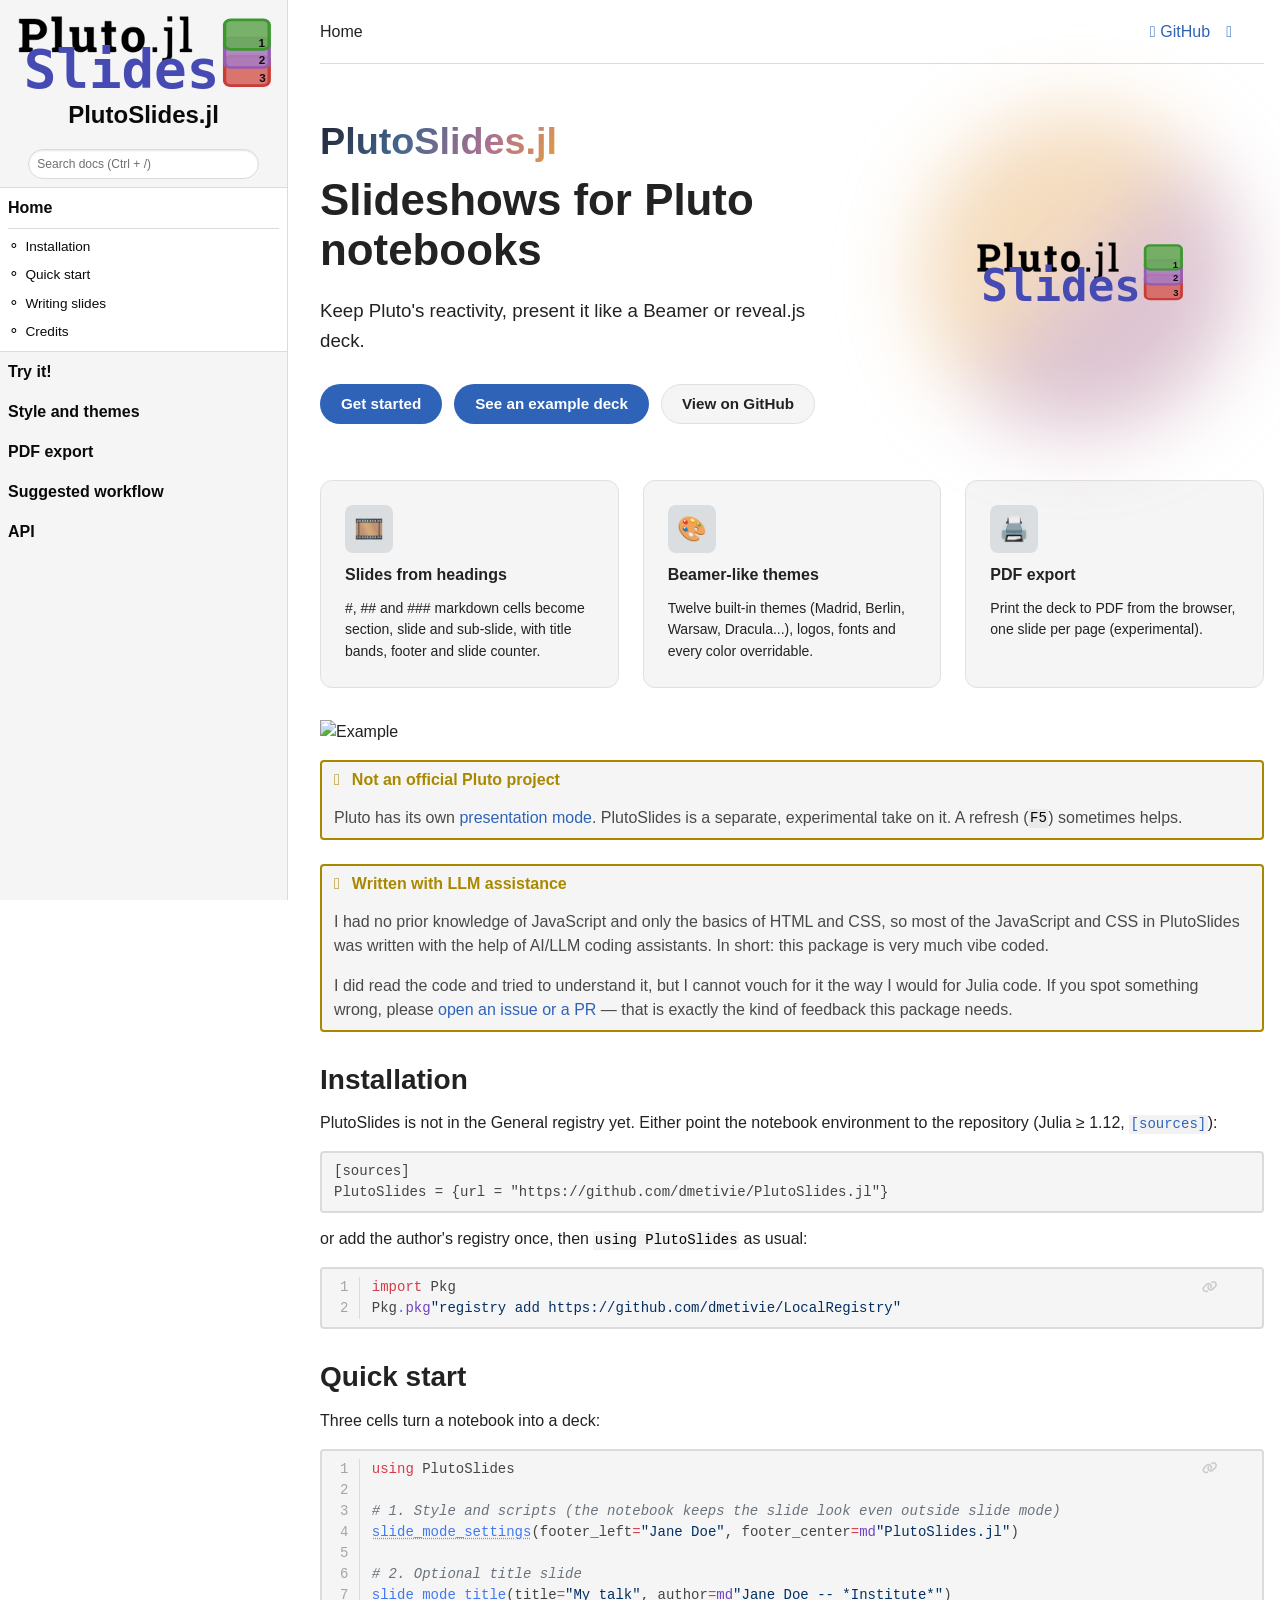
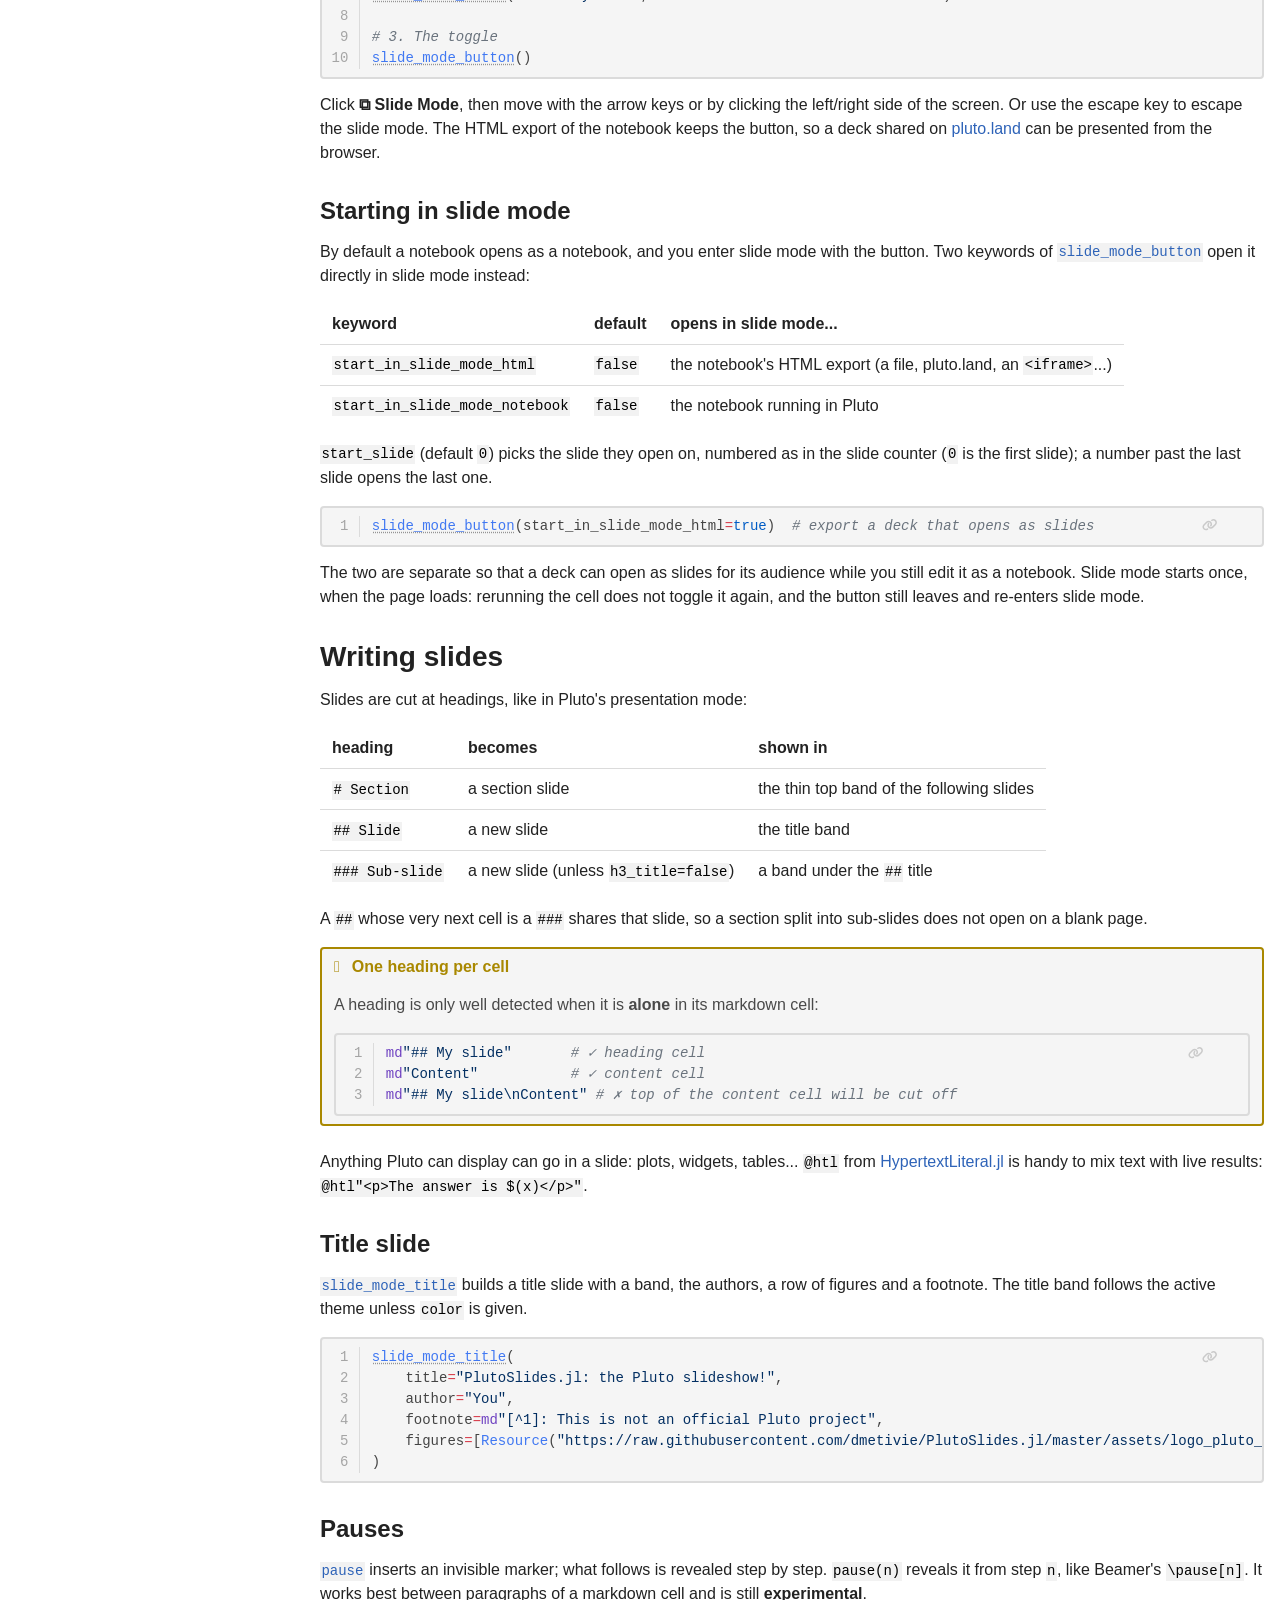
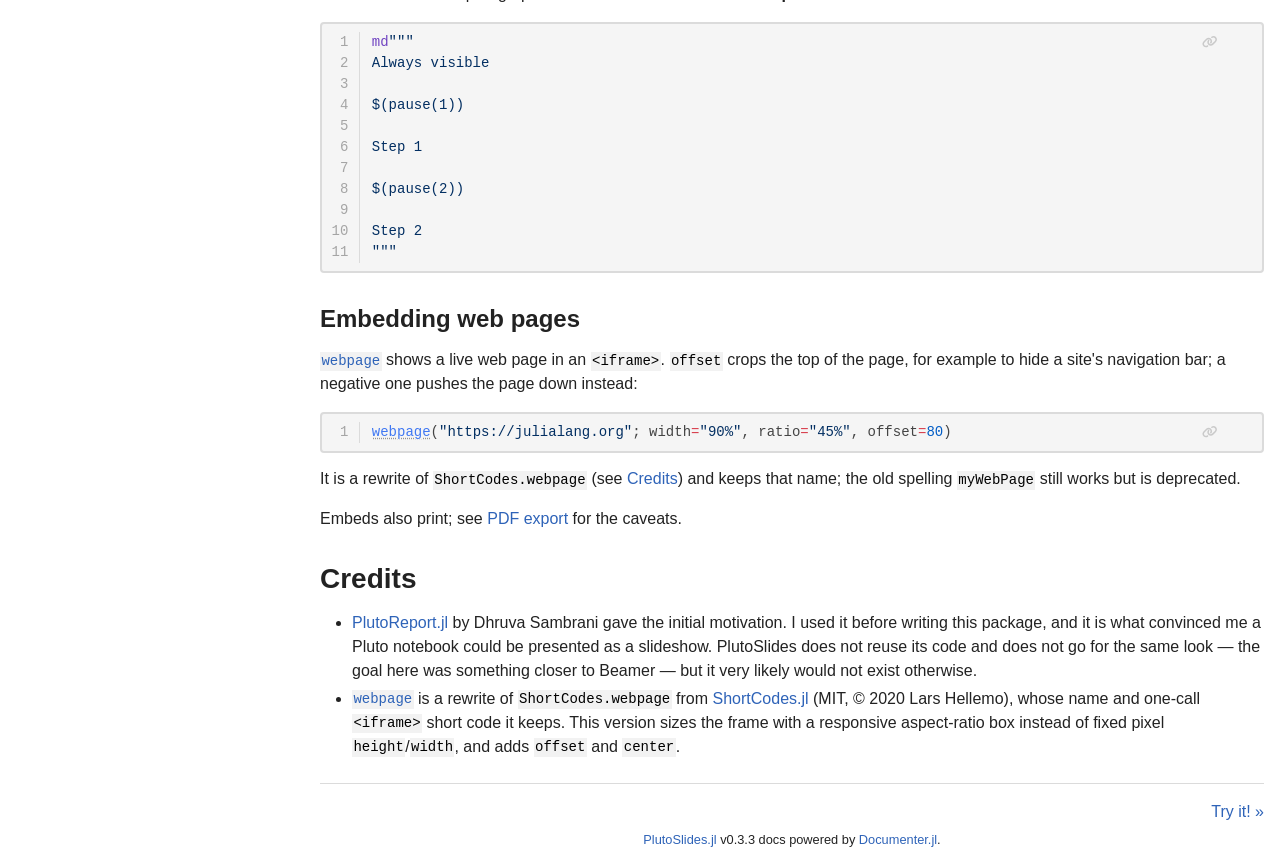
==== dev/index.html @ 1157bfa6 "build based on 4353f84" ====
<!DOCTYPE html>
<html lang="en"><head><meta charset="UTF-8"/><meta name="viewport" content="width=device-width, initial-scale=1.0"/><title>Home · PlutoSlides.jl</title><meta name="title" content="Home · PlutoSlides.jl"/><meta property="og:title" content="Home · PlutoSlides.jl"/><meta property="twitter:title" content="Home · PlutoSlides.jl"/><meta name="description" content="Documentation for PlutoSlides.jl."/><meta property="og:description" content="Documentation for PlutoSlides.jl."/><meta property="twitter:description" content="Documentation for PlutoSlides.jl."/><meta property="og:url" content="https://dmetivie.github.io/PlutoSlides.jl/"/><meta property="twitter:url" content="https://dmetivie.github.io/PlutoSlides.jl/"/><link rel="canonical" href="https://dmetivie.github.io/PlutoSlides.jl/"/><script data-outdated-warner src="assets/warner.js"></script><link href="https://cdnjs.cloudflare.com/ajax/libs/lato-font/3.0.0/css/lato-font.min.css" rel="stylesheet" type="text/css"/><link href="https://cdnjs.cloudflare.com/ajax/libs/juliamono/0.63.2/juliamono.min.css" rel="stylesheet" type="text/css"/><link href="https://cdnjs.cloudflare.com/ajax/libs/font-awesome/6.4.2/css/fontawesome.min.css" rel="stylesheet" type="text/css"/><link href="https://cdnjs.cloudflare.com/ajax/libs/font-awesome/6.4.2/css/solid.min.css" rel="stylesheet" type="text/css"/><link href="https://cdnjs.cloudflare.com/ajax/libs/font-awesome/6.4.2/css/brands.min.css" rel="stylesheet" type="text/css"/><link href="https://cdnjs.cloudflare.com/ajax/libs/KaTeX/0.16.8/katex.min.css" rel="stylesheet" type="text/css"/><script>documenterBaseURL="."</script><script src="https://cdnjs.cloudflare.com/ajax/libs/require.js/2.3.6/require.min.js" data-main="assets/documenter.js"></script><script src="search_index.js"></script><script src="siteinfo.js"></script><script src="../versions.js"></script><link class="docs-theme-link" rel="stylesheet" type="text/css" href="assets/themes/catppuccin-mocha.css" data-theme-name="catppuccin-mocha"/><link class="docs-theme-link" rel="stylesheet" type="text/css" href="assets/themes/catppuccin-macchiato.css" data-theme-name="catppuccin-macchiato"/><link class="docs-theme-link" rel="stylesheet" type="text/css" href="assets/themes/catppuccin-frappe.css" data-theme-name="catppuccin-frappe"/><link class="docs-theme-link" rel="stylesheet" type="text/css" href="assets/themes/catppuccin-latte.css" data-theme-name="catppuccin-latte"/><link class="docs-theme-link" rel="stylesheet" type="text/css" href="assets/themes/documenter-dark.css" data-theme-name="documenter-dark" data-theme-primary-dark/><link class="docs-theme-link" rel="stylesheet" type="text/css" href="assets/themes/documenter-light.css" data-theme-name="documenter-light" data-theme-primary/><script src="assets/themeswap.js"></script><link href="assets/landing.css" rel="stylesheet" type="text/css"/><link href="assets/documenterlandingpage/landing.css" rel="stylesheet" type="text/css"/><link href="assets/documentercodeblocks/juliasyntax-tokens.css" rel="stylesheet" type="text/css"/><link href="assets/documentercodeblocks/line-numbers.css" rel="stylesheet" type="text/css"/><script src="assets/documentercodeblocks/line-numbers.js"></script><link href="assets/documentercodeblocks/ref-popup.css" rel="stylesheet" type="text/css"/><script src="assets/documentercodeblocks/ref-popup.js"></script></head><body><div id="documenter"><nav class="docs-sidebar"><a class="docs-logo" href><img src="assets/logo.svg" alt="PlutoSlides.jl logo"/></a><div class="docs-package-name"><span class="docs-autofit"><a href>PlutoSlides.jl</a></span></div><button class="docs-search-query input is-rounded is-small is-clickable my-2 mx-auto py-1 px-2" id="documenter-search-query">Search docs (Ctrl + /)</button><ul class="docs-menu"><li class="is-active"><a class="tocitem" href>Home</a><ul class="internal"><li><a class="tocitem" href="#Installation"><span>Installation</span></a></li><li><a class="tocitem" href="#Quick-start"><span>Quick start</span></a></li><li><a class="tocitem" href="#Writing-slides"><span>Writing slides</span></a></li><li><a class="tocitem" href="#Credits"><span>Credits</span></a></li></ul></li><li><a class="tocitem" href="tryit/">Try it!</a></li><li><a class="tocitem" href="style/">Style and themes</a></li><li><a class="tocitem" href="pdf/">PDF export</a></li><li><a class="tocitem" href="workflow/">Suggested workflow</a></li><li><a class="tocitem" href="api/">API</a></li></ul><div class="docs-version-selector field has-addons"><div class="control"><span class="docs-label button is-static is-size-7">Version</span></div><div class="docs-selector control is-expanded"><div class="select is-fullwidth is-size-7"><select id="documenter-version-selector"></select></div></div></div></nav><div class="docs-main"><header class="docs-navbar"><a class="docs-sidebar-button docs-navbar-link fa-solid fa-bars is-hidden-desktop" id="documenter-sidebar-button" href="#"></a><nav class="breadcrumb"><ul class="is-hidden-mobile"><li class="is-active"><a href>Home</a></li></ul><ul class="is-hidden-tablet"><li class="is-active"><a href>Home</a></li></ul></nav><div class="docs-right"><a class="docs-navbar-link" href="https://github.com/dmetivie/PlutoSlides.jl" title="View the repository on GitHub"><span class="docs-icon fa-brands"></span><span class="docs-label is-hidden-touch">GitHub</span></a><a class="docs-navbar-link" href="https://github.com/dmetivie/PlutoSlides.jl/blob/master/docs/src/index.md" title="Edit source on GitHub"><span class="docs-icon fa-solid"></span></a><a class="docs-settings-button docs-navbar-link fa-solid fa-gear" id="documenter-settings-button" href="#" title="Settings"></a><a class="docs-article-toggle-button fa-solid fa-chevron-up" id="documenter-article-toggle-button" href="javascript:;" title="Collapse all docstrings"></a></div></header><article class="content" id="documenter-page"><div id="landing" class="landing">
<header class="landing-hero">
  <div class="landing-hero__text">
    <p class="landing-name" style="--landing-name-chars: 14">PlutoSlides.jl</p>
    <h1 class="landing-title">Slideshows for Pluto notebooks</h1>
    <p class="landing-tagline">Keep Pluto's reactivity, present it like a Beamer or reveal.js deck.</p>
    <div class="landing-actions">
<a class="landing-btn landing-btn--brand" href="#Quick-start">Get started</a>
      <a class="landing-btn landing-btn--brand" href="https://pluto.land/n/9gl42vym">See an example deck</a>
      <a class="landing-btn landing-btn--alt" href="https://github.com/dmetivie/PlutoSlides.jl">View on GitHub</a>
    </div>
  </div>
  <div class="landing-hero__image">
    <div class="landing-hero__image-container">
      <img src="assets/logo.svg" alt="PlutoSlides.jl" width="320" height="320">
    </div>
  </div>
</header>
<section class="landing-features" aria-label="Features">
  <div class="landing-feature">
<div class="landing-feature__icon">🎞️</div>
<h2 class="landing-feature__title">Slides from headings</h2>
<p class="landing-feature__details">#, ## and ### markdown cells become section, slide and sub-slide, with title bands, footer and slide counter.</p>
  </div>
  <a class="landing-feature" href="style/">
<div class="landing-feature__icon">🎨</div>
<h2 class="landing-feature__title">Beamer-like themes</h2>
<p class="landing-feature__details">Twelve built-in themes (Madrid, Berlin, Warsaw, Dracula...), logos, fonts and every color overridable.</p>
  </a>
  <a class="landing-feature" href="pdf/">
<div class="landing-feature__icon">🖨️</div>
<h2 class="landing-feature__title">PDF export</h2>
<p class="landing-feature__details">Print the deck to PDF from the browser, one slide per page (experimental).</p>
  </a>
</section>
</div><p><img src="https://raw.githubusercontent.com/dmetivie/PlutoSlides.jl/master/assets/example.gif" alt="Example"/></p><div class="admonition is-warning" id="Not-an-official-Pluto-project-ecebc88eeadf8051"><header class="admonition-header">Not an official Pluto project<a class="admonition-anchor" href="#Not-an-official-Pluto-project-ecebc88eeadf8051" title="Permalink"></a></header><div class="admonition-body"><p>Pluto has its own <a href="https://plutojl.org/en/docs/presentation/">presentation mode</a>. PlutoSlides is a separate, experimental take on it. A refresh (<code>F5</code>) sometimes helps.</p></div></div><div class="admonition is-warning" id="Written-with-LLM-assistance-324417887312935b"><header class="admonition-header">Written with LLM assistance<a class="admonition-anchor" href="#Written-with-LLM-assistance-324417887312935b" title="Permalink"></a></header><div class="admonition-body"><p>I had no prior knowledge of JavaScript and only the basics of HTML and CSS, so most of the JavaScript and CSS in PlutoSlides was written with the help of AI/LLM coding assistants. In short: this package is very much vibe coded.</p><p>I did read the code and tried to understand it, but I cannot vouch for it the way I would for Julia code. If you spot something wrong, please <a href="https://github.com/dmetivie/PlutoSlides.jl/issues">open an issue or a PR</a> — that is exactly the kind of feedback this package needs.</p></div></div><h2 id="Installation"><a class="docs-heading-anchor" href="#Installation">Installation</a><a id="Installation-1"></a><a class="docs-heading-anchor-permalink" href="#Installation" title="Permalink"></a></h2><p>PlutoSlides is not in the General registry yet. Either point the notebook environment to the repository (Julia ≥ 1.12, <a href="https://discourse.julialang.org/t/pluto-1-0-release/137296#p-638767-automatic-pkg-management-5"><code>[sources]</code></a>):</p><pre><code class="language-toml hljs">[sources]
PlutoSlides = {url = &quot;https://github.com/dmetivie/PlutoSlides.jl&quot;}</code></pre><p>or add the author&#39;s registry once, then <code>using PlutoSlides</code> as usual:</p><pre id="c-62ad652c"><code class="nohighlight hljs line-numbers"><span class="code-lines"><span class="line"><span class="line-num" aria-hidden="true"></span><span class="julia-keyword">import</span> Pkg</span><span class="line"><span class="line-num" aria-hidden="true"></span>Pkg<span class="julia-operator">.</span><span class="julia-macro">pkg</span><span class="julia-string">&quot;</span><span class="julia-string">registry add https://github.com/dmetivie/LocalRegistry</span><span class="julia-string">&quot;</span></span></span></code></pre><h2 id="Quick-start"><a class="docs-heading-anchor" href="#Quick-start">Quick start</a><a id="Quick-start-1"></a><a class="docs-heading-anchor-permalink" href="#Quick-start" title="Permalink"></a></h2><p>Three cells turn a notebook into a deck:</p><pre id="c-df09bd8b"><code class="nohighlight hljs line-numbers"><span class="code-lines"><span class="line"><span class="line-num" aria-hidden="true"></span><span class="julia-keyword">using</span> PlutoSlides</span><span class="line"><span class="line-num" aria-hidden="true"></span></span><span class="line"><span class="line-num" aria-hidden="true"></span><span class="julia-comment"># 1. Style and scripts (the notebook keeps the slide look even outside slide mode)</span></span><span class="line"><span class="line-num" aria-hidden="true"></span><a class="julia-ref" href="api/#PlutoSlides.slide_mode_settings"><span class="julia-funcall">slide_mode_settings</span></a>(footer_left<span class="julia-keyword">=</span><span class="julia-string">&quot;</span><span class="julia-string">Jane Doe</span><span class="julia-string">&quot;</span>, footer_center<span class="julia-keyword">=</span><span class="julia-macro">md</span><span class="julia-string">&quot;</span><span class="julia-string">PlutoSlides.jl</span><span class="julia-string">&quot;</span>)</span><span class="line"><span class="line-num" aria-hidden="true"></span></span><span class="line"><span class="line-num" aria-hidden="true"></span><span class="julia-comment"># 2. Optional title slide</span></span><span class="line"><span class="line-num" aria-hidden="true"></span><a class="julia-ref" href="api/#PlutoSlides.slide_mode_title"><span class="julia-funcall">slide_mode_title</span></a>(title<span class="julia-keyword">=</span><span class="julia-string">&quot;</span><span class="julia-string">My talk</span><span class="julia-string">&quot;</span>, author<span class="julia-keyword">=</span><span class="julia-macro">md</span><span class="julia-string">&quot;</span><span class="julia-string">Jane Doe -- *Institute*</span><span class="julia-string">&quot;</span>)</span><span class="line"><span class="line-num" aria-hidden="true"></span></span><span class="line"><span class="line-num" aria-hidden="true"></span><span class="julia-comment"># 3. The toggle</span></span><span class="line"><span class="line-num" aria-hidden="true"></span><a class="julia-ref" href="api/#PlutoSlides.slide_mode_button"><span class="julia-funcall">slide_mode_button</span></a>()</span></span></code></pre><p>Click <strong>⧉ Slide Mode</strong>, then move with the arrow keys or by clicking the left/right side of the screen. Or use the escape key to escape the slide mode.  The HTML export of the notebook keeps the button, so a deck shared on <a href="https://pluto.land/n/k1hq5qtm">pluto.land</a> can be presented from the browser.</p><h3 id="Starting-in-slide-mode"><a class="docs-heading-anchor" href="#Starting-in-slide-mode">Starting in slide mode</a><a id="Starting-in-slide-mode-1"></a><a class="docs-heading-anchor-permalink" href="#Starting-in-slide-mode" title="Permalink"></a></h3><p>By default a notebook opens as a notebook, and you enter slide mode with the button. Two keywords of <a href="api/#PlutoSlides.slide_mode_button"><code>slide_mode_button</code></a> open it directly in slide mode instead:</p><table><tr><th style="text-align: left">keyword</th><th style="text-align: left">default</th><th style="text-align: left">opens in slide mode...</th></tr><tr><td style="text-align: left"><code>start_in_slide_mode_html</code></td><td style="text-align: left"><code>false</code></td><td style="text-align: left">the notebook&#39;s HTML export (a file, pluto.land, an <code>&lt;iframe&gt;</code>...)</td></tr><tr><td style="text-align: left"><code>start_in_slide_mode_notebook</code></td><td style="text-align: left"><code>false</code></td><td style="text-align: left">the notebook running in Pluto</td></tr></table><p><code>start_slide</code> (default <code>0</code>) picks the slide they open on, numbered as in the slide counter (<code>0</code> is the first slide); a number past the last slide opens the last one.</p><pre id="c-287a7df0"><code class="nohighlight hljs line-numbers"><span class="code-lines"><span class="line"><span class="line-num" aria-hidden="true"></span><a class="julia-ref" href="api/#PlutoSlides.slide_mode_button"><span class="julia-funcall">slide_mode_button</span></a>(start_in_slide_mode_html<span class="julia-keyword">=</span><span class="julia-number">true</span>)  <span class="julia-comment"># export a deck that opens as slides</span></span></span></code></pre><p>The two are separate so that a deck can open as slides for its audience while you still edit it as a notebook. Slide mode starts once, when the page loads: rerunning the cell does not toggle it again, and the button still leaves and re-enters slide mode.</p><h2 id="Writing-slides"><a class="docs-heading-anchor" href="#Writing-slides">Writing slides</a><a id="Writing-slides-1"></a><a class="docs-heading-anchor-permalink" href="#Writing-slides" title="Permalink"></a></h2><p>Slides are cut at headings, like in Pluto&#39;s presentation mode:</p><table><tr><th style="text-align: left">heading</th><th style="text-align: left">becomes</th><th style="text-align: left">shown in</th></tr><tr><td style="text-align: left"><code># Section</code></td><td style="text-align: left">a section slide</td><td style="text-align: left">the thin top band of the following slides</td></tr><tr><td style="text-align: left"><code>## Slide</code></td><td style="text-align: left">a new slide</td><td style="text-align: left">the title band</td></tr><tr><td style="text-align: left"><code>### Sub-slide</code></td><td style="text-align: left">a new slide (unless <code>h3_title=false</code>)</td><td style="text-align: left">a band under the <code>##</code> title</td></tr></table><p>A <code>##</code> whose very next cell is a <code>###</code> shares that slide, so a section split into sub-slides does not open on a blank page.</p><div class="admonition is-warning" id="One-heading-per-cell-1be5a86f2e0b8963"><header class="admonition-header">One heading per cell<a class="admonition-anchor" href="#One-heading-per-cell-1be5a86f2e0b8963" title="Permalink"></a></header><div class="admonition-body"><p>A heading is only well detected when it is <strong>alone</strong> in its markdown cell:</p><pre id="c-3519380e"><code class="nohighlight hljs line-numbers"><span class="code-lines"><span class="line"><span class="line-num" aria-hidden="true"></span><span class="julia-macro">md</span><span class="julia-string">&quot;</span><span class="julia-string">## My slide</span><span class="julia-string">&quot;</span>       <span class="julia-comment"># ✓ heading cell</span></span><span class="line"><span class="line-num" aria-hidden="true"></span><span class="julia-macro">md</span><span class="julia-string">&quot;</span><span class="julia-string">Content</span><span class="julia-string">&quot;</span>           <span class="julia-comment"># ✓ content cell</span></span><span class="line"><span class="line-num" aria-hidden="true"></span><span class="julia-macro">md</span><span class="julia-string">&quot;</span><span class="julia-string">## My slide\nContent</span><span class="julia-string">&quot;</span> <span class="julia-comment"># ✗ top of the content cell will be cut off</span></span></span></code></pre></div></div><p>Anything Pluto can display can go in a slide: plots, widgets, tables... <code>@htl</code> from <a href="https://github.com/JuliaPluto/HypertextLiteral.jl">HypertextLiteral.jl</a> is handy to mix text with live results: <code>@htl&quot;&lt;p&gt;The answer is $(x)&lt;/p&gt;&quot;</code>.</p><h3 id="Title-slide"><a class="docs-heading-anchor" href="#Title-slide">Title slide</a><a id="Title-slide-1"></a><a class="docs-heading-anchor-permalink" href="#Title-slide" title="Permalink"></a></h3><p><a href="api/#PlutoSlides.slide_mode_title"><code>slide_mode_title</code></a> builds a title slide with a band, the authors, a row of figures and a footnote. The title band follows the active theme unless <code>color</code> is given.</p><pre id="c-f4f49fb4"><code class="nohighlight hljs line-numbers"><span class="code-lines"><span class="line"><span class="line-num" aria-hidden="true"></span><a class="julia-ref" href="api/#PlutoSlides.slide_mode_title"><span class="julia-funcall">slide_mode_title</span></a>(</span><span class="line"><span class="line-num" aria-hidden="true"></span>    title<span class="julia-keyword">=</span><span class="julia-string">&quot;</span><span class="julia-string">PlutoSlides.jl: the Pluto slideshow!</span><span class="julia-string">&quot;</span>,</span><span class="line"><span class="line-num" aria-hidden="true"></span>    author<span class="julia-keyword">=</span><span class="julia-string">&quot;</span><span class="julia-string">You</span><span class="julia-string">&quot;</span>,</span><span class="line"><span class="line-num" aria-hidden="true"></span>    footnote<span class="julia-keyword">=</span><span class="julia-macro">md</span><span class="julia-string">&quot;</span><span class="julia-string">[^1]: This is not an official Pluto project</span><span class="julia-string">&quot;</span>,</span><span class="line"><span class="line-num" aria-hidden="true"></span>    figures<span class="julia-keyword">=</span>[<span class="julia-funcall">Resource</span>(<span class="julia-string">&quot;</span><span class="julia-string">https://raw.githubusercontent.com/dmetivie/PlutoSlides.jl/master/assets/logo_pluto_slides.svg</span><span class="julia-string">&quot;</span>, <span class="julia-symbol">:</span><span class="julia-symbol">width</span> <span class="julia-operator">=&gt;</span> <span class="julia-string">&quot;</span><span class="julia-string">100%</span><span class="julia-string">&quot;</span>)],</span><span class="line"><span class="line-num" aria-hidden="true"></span>)</span></span></code></pre><h3 id="Pauses"><a class="docs-heading-anchor" href="#Pauses">Pauses</a><a id="Pauses-1"></a><a class="docs-heading-anchor-permalink" href="#Pauses" title="Permalink"></a></h3><p><a href="api/#PlutoSlides.pause"><code>pause</code></a> inserts an invisible marker; what follows is revealed step by step. <code>pause(n)</code> reveals it from step <code>n</code>, like Beamer&#39;s <code>\pause[n]</code>. It works best between paragraphs of a markdown cell and is still <strong>experimental</strong>.</p><pre id="c-398643c7"><code class="nohighlight hljs line-numbers"><span class="code-lines"><span class="line"><span class="line-num" aria-hidden="true"></span><span class="julia-macro">md</span><span class="julia-string">&quot;&quot;&quot;</span><span class="julia-string"></span></span><span class="line"><span class="line-num" aria-hidden="true"></span><span class="julia-string"></span><span class="julia-string">Always visible</span></span><span class="line"><span class="line-num" aria-hidden="true"></span><span class="julia-string"></span><span class="julia-string"></span></span><span class="line"><span class="line-num" aria-hidden="true"></span><span class="julia-string"></span><span class="julia-string">$(pause(1))</span></span><span class="line"><span class="line-num" aria-hidden="true"></span><span class="julia-string"></span><span class="julia-string"></span></span><span class="line"><span class="line-num" aria-hidden="true"></span><span class="julia-string"></span><span class="julia-string">Step 1</span></span><span class="line"><span class="line-num" aria-hidden="true"></span><span class="julia-string"></span><span class="julia-string"></span></span><span class="line"><span class="line-num" aria-hidden="true"></span><span class="julia-string"></span><span class="julia-string">$(pause(2))</span></span><span class="line"><span class="line-num" aria-hidden="true"></span><span class="julia-string"></span><span class="julia-string"></span></span><span class="line"><span class="line-num" aria-hidden="true"></span><span class="julia-string"></span><span class="julia-string">Step 2</span></span><span class="line"><span class="line-num" aria-hidden="true"></span><span class="julia-string"></span><span class="julia-string">&quot;&quot;&quot;</span></span></span></code></pre><h3 id="Embedding-web-pages"><a class="docs-heading-anchor" href="#Embedding-web-pages">Embedding web pages</a><a id="Embedding-web-pages-1"></a><a class="docs-heading-anchor-permalink" href="#Embedding-web-pages" title="Permalink"></a></h3><p><a href="api/#PlutoSlides.webpage"><code>webpage</code></a> shows a live web page in an <code>&lt;iframe&gt;</code>. <code>offset</code> crops the top of the page, for example to hide a site&#39;s navigation bar; a negative one pushes the page down instead:</p><pre id="c-e9e30e63"><code class="nohighlight hljs line-numbers"><span class="code-lines"><span class="line"><span class="line-num" aria-hidden="true"></span><a class="julia-ref" href="api/#PlutoSlides.webpage"><span class="julia-funcall">webpage</span></a>(<span class="julia-string">&quot;</span><span class="julia-string">https://julialang.org</span><span class="julia-string">&quot;</span>; width<span class="julia-keyword">=</span><span class="julia-string">&quot;</span><span class="julia-string">90%</span><span class="julia-string">&quot;</span>, ratio<span class="julia-keyword">=</span><span class="julia-string">&quot;</span><span class="julia-string">45%</span><span class="julia-string">&quot;</span>, offset<span class="julia-keyword">=</span><span class="julia-number">80</span>)</span></span></code></pre><p>It is a rewrite of <code>ShortCodes.webpage</code> (see <a href="#Credits">Credits</a>) and keeps that name; the old spelling <code>myWebPage</code> still works but is deprecated.</p><p>Embeds also print; see <a href="pdf/#PDF-export">PDF export</a> for the caveats.</p><h2 id="Credits"><a class="docs-heading-anchor" href="#Credits">Credits</a><a id="Credits-1"></a><a class="docs-heading-anchor-permalink" href="#Credits" title="Permalink"></a></h2><ul><li><a href="https://github.com/DhruvaSambrani/PlutoReport.jl">PlutoReport.jl</a> by Dhruva Sambrani gave the initial motivation. I used it before writing this package, and it is what convinced me a Pluto notebook could be presented as a slideshow. PlutoSlides does not reuse its code and does not go for the same look — the goal here was something closer to Beamer — but it very likely would not exist otherwise.</li><li><a href="api/#PlutoSlides.webpage"><code>webpage</code></a> is a rewrite of <code>ShortCodes.webpage</code> from <a href="https://github.com/hellemo/ShortCodes.jl">ShortCodes.jl</a> (MIT, © 2020 Lars Hellemo), whose name and one-call <code>&lt;iframe&gt;</code> short code it keeps. This version sizes the frame with a responsive aspect-ratio box instead of fixed pixel <code>height</code>/<code>width</code>, and adds <code>offset</code> and <code>center</code>.</li></ul></article><nav class="docs-footer"><a class="docs-footer-nextpage" href="tryit/">Try it! »</a><div class="flexbox-break"></div><p class="footer-message"><a href="https://github.com/dmetivie/PlutoSlides.jl">PlutoSlides.jl</a> v0.3.3 docs powered by <a href="https://github.com/JuliaDocs/Documenter.jl">Documenter.jl</a>.</p></nav></div><div class="modal" id="documenter-settings"><div class="modal-background"></div><div class="modal-card"><header class="modal-card-head"><p class="modal-card-title">Settings</p><button class="delete"></button></header><section class="modal-card-body"><p><label class="label">Theme</label><div class="select"><select id="documenter-themepicker"><option value="auto">Automatic (OS)</option><option value="documenter-light">documenter-light</option><option value="documenter-dark">documenter-dark</option><option value="catppuccin-latte">catppuccin-latte</option><option value="catppuccin-frappe">catppuccin-frappe</option><option value="catppuccin-macchiato">catppuccin-macchiato</option><option value="catppuccin-mocha">catppuccin-mocha</option></select></div></p><hr/><p>This document was generated with <a href="https://github.com/JuliaDocs/Documenter.jl">Documenter.jl</a> version 1.19.0 on <span class="colophon-date" title="Tuesday 6 October 2026 09:17">Tuesday 6 October 2026</span>. Using Julia version 1.13.1.</p></section><footer class="modal-card-foot"></footer></div></div></div><div class="ref-tips" hidden><div class="ref-tip" data-for="api/#PlutoSlides.slide_mode_button"><code class="ref-tip-sig nohighlight"><span class="julia-funcall">slide_mode_button</span>(; start_in_slide_mode_html<span class="julia-keyword">=</span><span class="julia-number">false</span>, start_in_slide_mode_notebook<span class="julia-keyword">=</span><span class="julia-number">false</span>, start_slide<span class="julia-keyword">=</span><span class="julia-number">0</span>)</code><p class="ref-tip-brief">A button that toggles slide mode on and off.</p></div><div class="ref-tip" data-for="api/#PlutoSlides.slide_mode_settings"><code class="ref-tip-sig nohighlight"><span class="julia-funcall">slide_mode_settings</span>(; theme<span class="julia-keyword">=</span><span class="julia-symbol">nothing</span>, footer_left<span class="julia-keyword">=</span><span class="julia-string">&quot;</span><span class="julia-string"> </span><span class="julia-string">&quot;</span>, footer_center<span class="julia-keyword">=</span><span class="julia-string">&quot;</span><span class="julia-string"></span><span class="julia-string">&quot;</span>, kwargs<span class="julia-operator">...</span>)</code><p class="ref-tip-brief">Install the PlutoSlides style and scripts in the notebook.</p></div><div class="ref-tip" data-for="api/#PlutoSlides.slide_mode_title"><code class="ref-tip-sig nohighlight"><span class="julia-funcall">slide_mode_title</span>(; title<span class="julia-keyword">=</span><span class="julia-symbol">nothing</span>, author<span class="julia-keyword">=</span><span class="julia-symbol">nothing</span>, figures<span class="julia-keyword">=</span><span class="julia-symbol">nothing</span>, footnote<span class="julia-keyword">=</span><span class="julia-symbol">nothing</span>, color<span class="julia-keyword">=</span><span class="julia-symbol">nothing</span>)</code><p class="ref-tip-brief">A title slide.</p></div><div class="ref-tip" data-for="api/#PlutoSlides.webpage"><code class="ref-tip-sig nohighlight"><span class="julia-funcall">webpage</span>(url; width<span class="julia-keyword">=</span><span class="julia-string">&quot;</span><span class="julia-string">75%</span><span class="julia-string">&quot;</span>, ratio<span class="julia-keyword">=</span><span class="julia-string">&quot;</span><span class="julia-string">50%</span><span class="julia-string">&quot;</span>, title<span class="julia-keyword">=</span><span class="julia-string">&quot;</span><span class="julia-string"></span><span class="julia-string">&quot;</span>, offset<span class="julia-keyword">=</span><span class="julia-number">0</span>, center<span class="julia-keyword">=</span><span class="julia-number">true</span>)</code><p class="ref-tip-brief">Embed the web page at url in an &lt;iframe&gt;.</p></div></div></body></html>
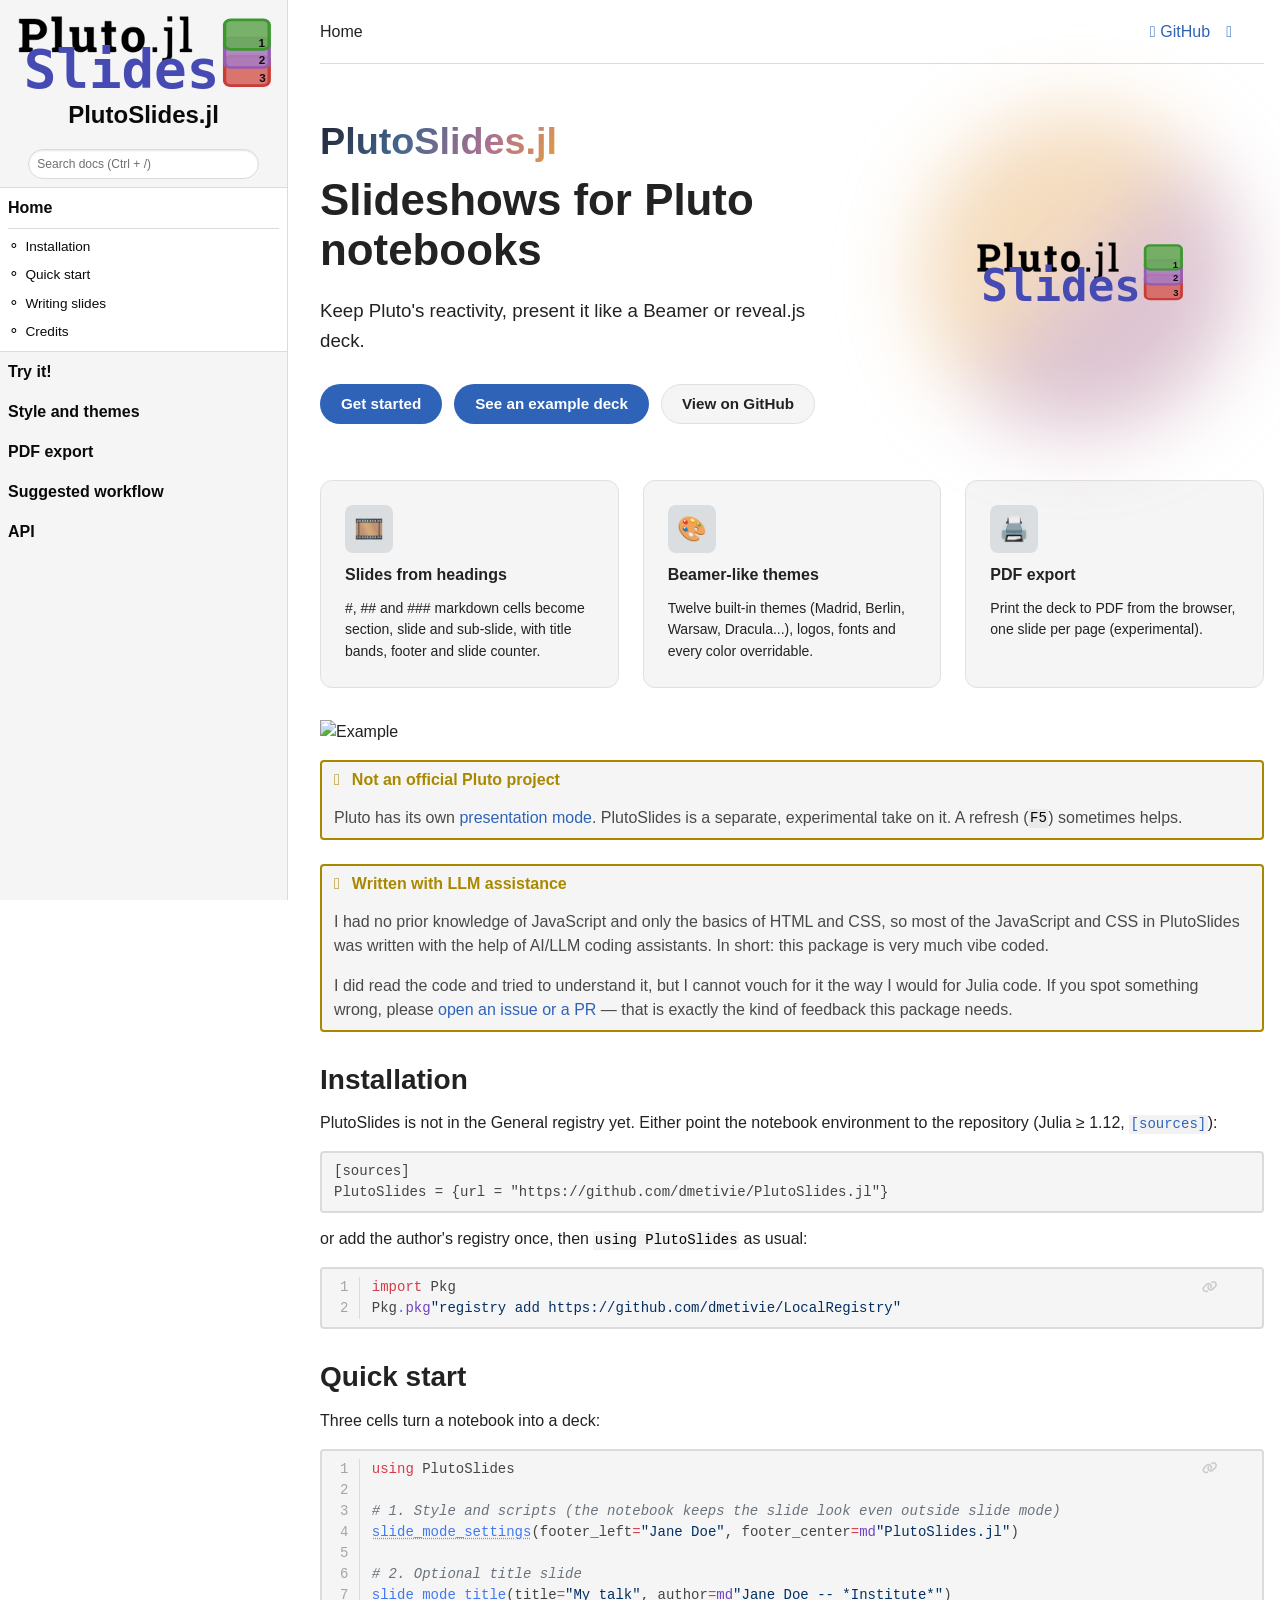
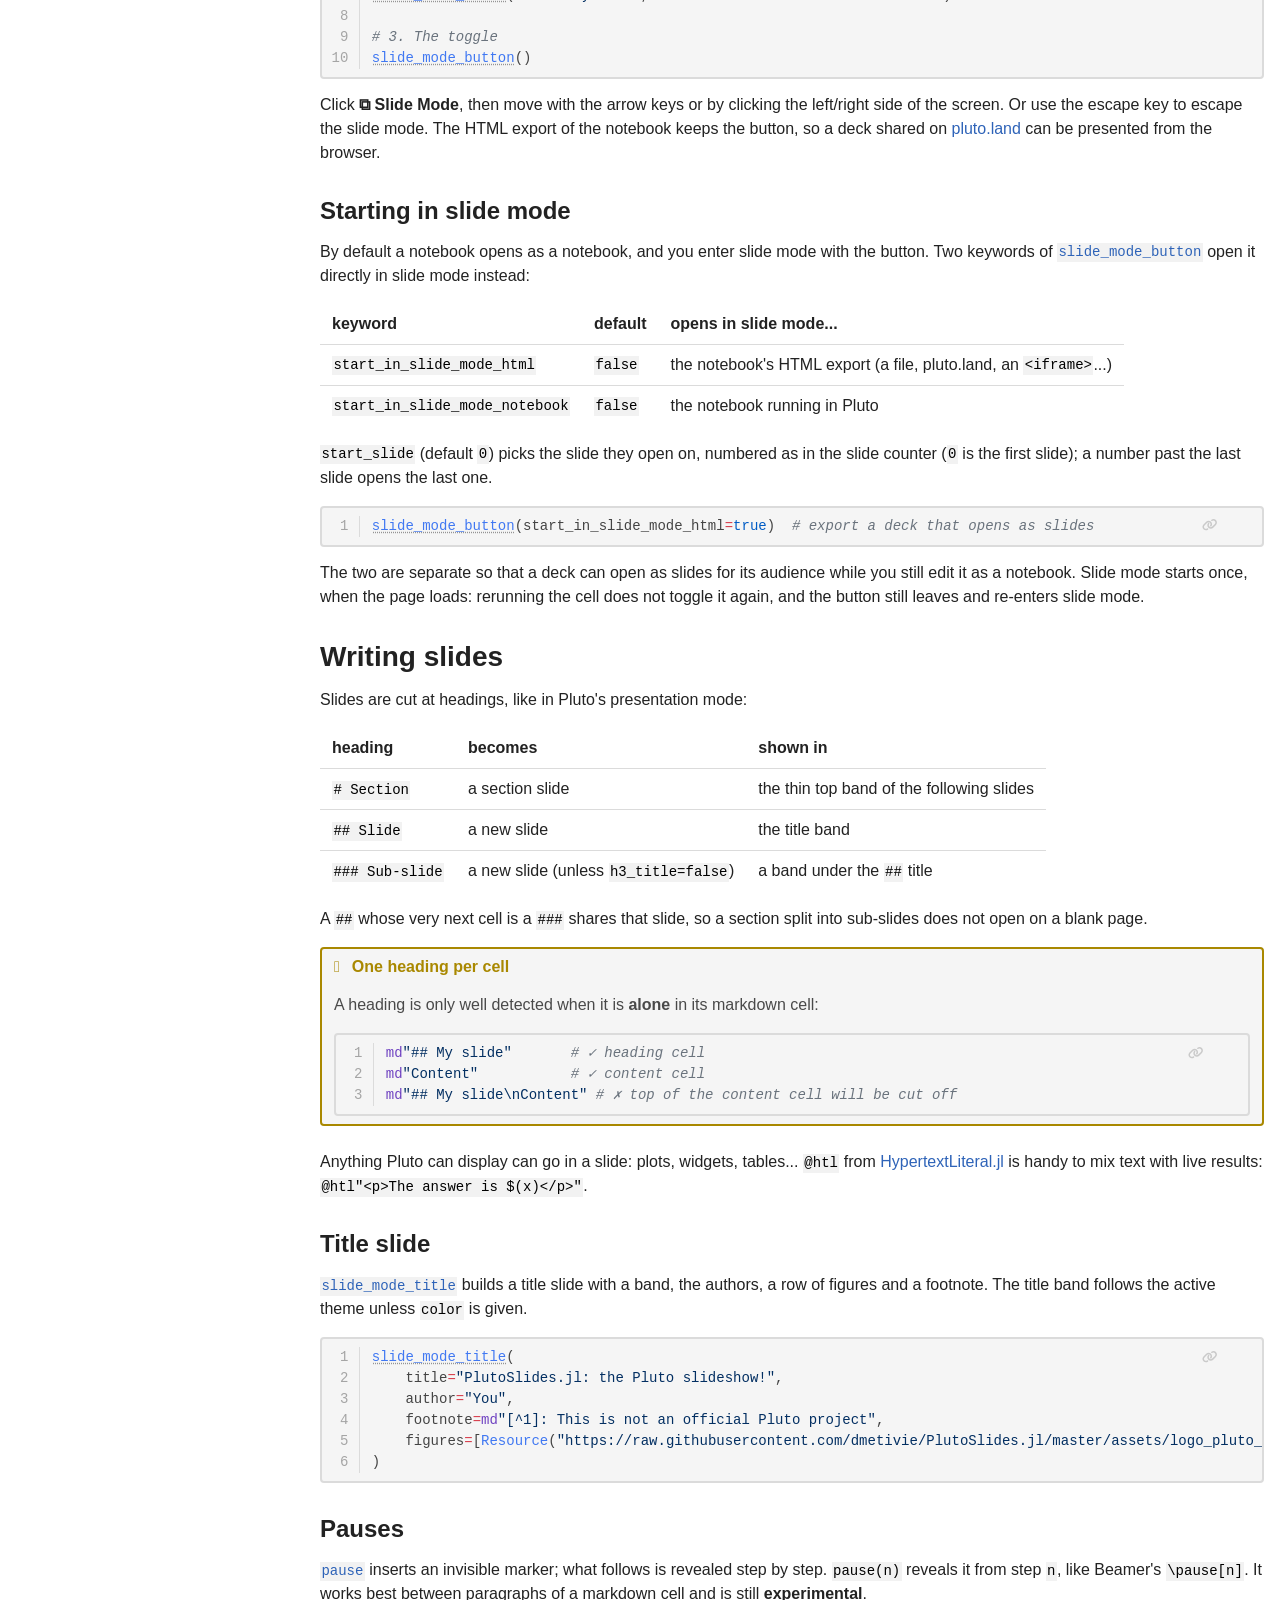
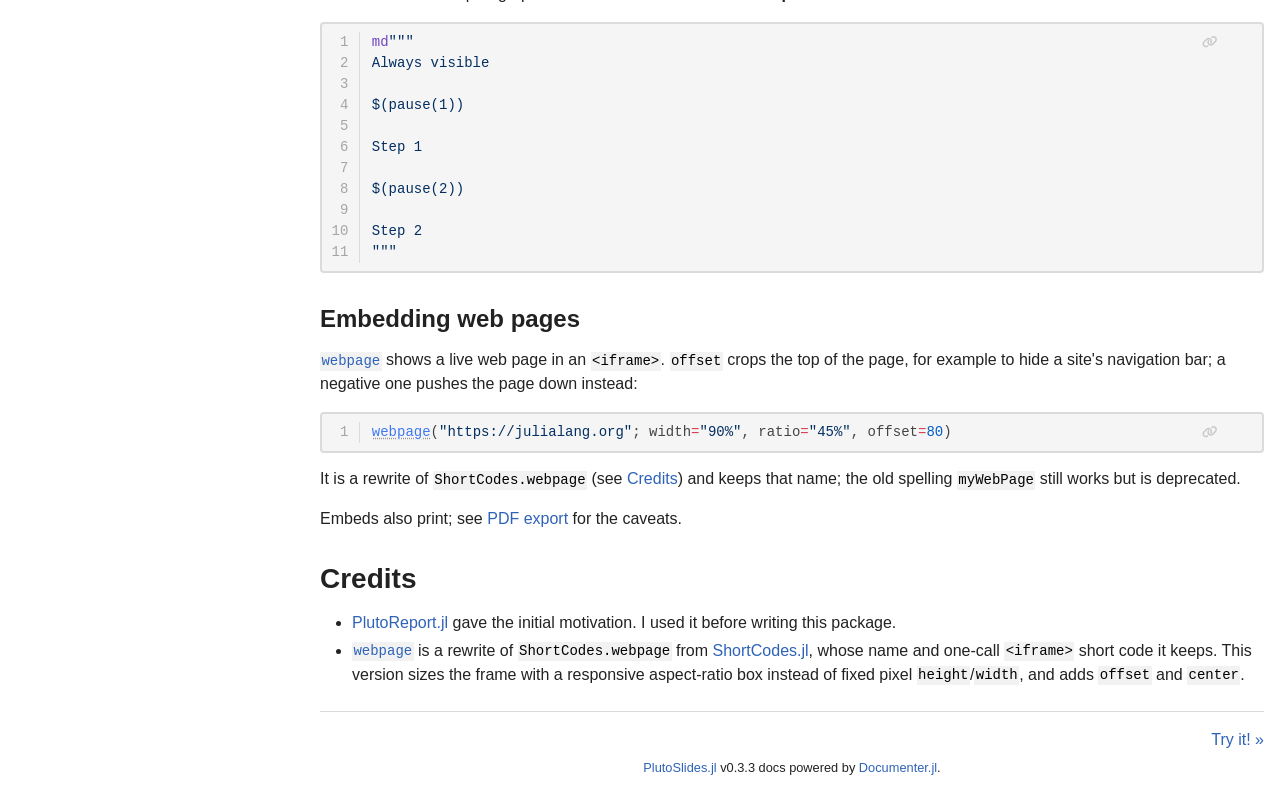
==== commit 7c5a9e83: "build based on 6b78f8d" ====
--- a/dev/index.html
+++ b/dev/index.html
@@ -35,4 +35,4 @@
   </a>
 </section>
 </div><p><img src="https://raw.githubusercontent.com/dmetivie/PlutoSlides.jl/master/assets/example.gif" alt="Example"/></p><div class="admonition is-warning" id="Not-an-official-Pluto-project-ecebc88eeadf8051"><header class="admonition-header">Not an official Pluto project<a class="admonition-anchor" href="#Not-an-official-Pluto-project-ecebc88eeadf8051" title="Permalink"></a></header><div class="admonition-body"><p>Pluto has its own <a href="https://plutojl.org/en/docs/presentation/">presentation mode</a>. PlutoSlides is a separate, experimental take on it. A refresh (<code>F5</code>) sometimes helps.</p></div></div><div class="admonition is-warning" id="Written-with-LLM-assistance-324417887312935b"><header class="admonition-header">Written with LLM assistance<a class="admonition-anchor" href="#Written-with-LLM-assistance-324417887312935b" title="Permalink"></a></header><div class="admonition-body"><p>I had no prior knowledge of JavaScript and only the basics of HTML and CSS, so most of the JavaScript and CSS in PlutoSlides was written with the help of AI/LLM coding assistants. In short: this package is very much vibe coded.</p><p>I did read the code and tried to understand it, but I cannot vouch for it the way I would for Julia code. If you spot something wrong, please <a href="https://github.com/dmetivie/PlutoSlides.jl/issues">open an issue or a PR</a> — that is exactly the kind of feedback this package needs.</p></div></div><h2 id="Installation"><a class="docs-heading-anchor" href="#Installation">Installation</a><a id="Installation-1"></a><a class="docs-heading-anchor-permalink" href="#Installation" title="Permalink"></a></h2><p>PlutoSlides is not in the General registry yet. Either point the notebook environment to the repository (Julia ≥ 1.12, <a href="https://discourse.julialang.org/t/pluto-1-0-release/137296#p-638767-automatic-pkg-management-5"><code>[sources]</code></a>):</p><pre><code class="language-toml hljs">[sources]
-PlutoSlides = {url = &quot;https://github.com/dmetivie/PlutoSlides.jl&quot;}</code></pre><p>or add the author&#39;s registry once, then <code>using PlutoSlides</code> as usual:</p><pre id="c-62ad652c"><code class="nohighlight hljs line-numbers"><span class="code-lines"><span class="line"><span class="line-num" aria-hidden="true"></span><span class="julia-keyword">import</span> Pkg</span><span class="line"><span class="line-num" aria-hidden="true"></span>Pkg<span class="julia-operator">.</span><span class="julia-macro">pkg</span><span class="julia-string">&quot;</span><span class="julia-string">registry add https://github.com/dmetivie/LocalRegistry</span><span class="julia-string">&quot;</span></span></span></code></pre><h2 id="Quick-start"><a class="docs-heading-anchor" href="#Quick-start">Quick start</a><a id="Quick-start-1"></a><a class="docs-heading-anchor-permalink" href="#Quick-start" title="Permalink"></a></h2><p>Three cells turn a notebook into a deck:</p><pre id="c-df09bd8b"><code class="nohighlight hljs line-numbers"><span class="code-lines"><span class="line"><span class="line-num" aria-hidden="true"></span><span class="julia-keyword">using</span> PlutoSlides</span><span class="line"><span class="line-num" aria-hidden="true"></span></span><span class="line"><span class="line-num" aria-hidden="true"></span><span class="julia-comment"># 1. Style and scripts (the notebook keeps the slide look even outside slide mode)</span></span><span class="line"><span class="line-num" aria-hidden="true"></span><a class="julia-ref" href="api/#PlutoSlides.slide_mode_settings"><span class="julia-funcall">slide_mode_settings</span></a>(footer_left<span class="julia-keyword">=</span><span class="julia-string">&quot;</span><span class="julia-string">Jane Doe</span><span class="julia-string">&quot;</span>, footer_center<span class="julia-keyword">=</span><span class="julia-macro">md</span><span class="julia-string">&quot;</span><span class="julia-string">PlutoSlides.jl</span><span class="julia-string">&quot;</span>)</span><span class="line"><span class="line-num" aria-hidden="true"></span></span><span class="line"><span class="line-num" aria-hidden="true"></span><span class="julia-comment"># 2. Optional title slide</span></span><span class="line"><span class="line-num" aria-hidden="true"></span><a class="julia-ref" href="api/#PlutoSlides.slide_mode_title"><span class="julia-funcall">slide_mode_title</span></a>(title<span class="julia-keyword">=</span><span class="julia-string">&quot;</span><span class="julia-string">My talk</span><span class="julia-string">&quot;</span>, author<span class="julia-keyword">=</span><span class="julia-macro">md</span><span class="julia-string">&quot;</span><span class="julia-string">Jane Doe -- *Institute*</span><span class="julia-string">&quot;</span>)</span><span class="line"><span class="line-num" aria-hidden="true"></span></span><span class="line"><span class="line-num" aria-hidden="true"></span><span class="julia-comment"># 3. The toggle</span></span><span class="line"><span class="line-num" aria-hidden="true"></span><a class="julia-ref" href="api/#PlutoSlides.slide_mode_button"><span class="julia-funcall">slide_mode_button</span></a>()</span></span></code></pre><p>Click <strong>⧉ Slide Mode</strong>, then move with the arrow keys or by clicking the left/right side of the screen. Or use the escape key to escape the slide mode.  The HTML export of the notebook keeps the button, so a deck shared on <a href="https://pluto.land/n/k1hq5qtm">pluto.land</a> can be presented from the browser.</p><h3 id="Starting-in-slide-mode"><a class="docs-heading-anchor" href="#Starting-in-slide-mode">Starting in slide mode</a><a id="Starting-in-slide-mode-1"></a><a class="docs-heading-anchor-permalink" href="#Starting-in-slide-mode" title="Permalink"></a></h3><p>By default a notebook opens as a notebook, and you enter slide mode with the button. Two keywords of <a href="api/#PlutoSlides.slide_mode_button"><code>slide_mode_button</code></a> open it directly in slide mode instead:</p><table><tr><th style="text-align: left">keyword</th><th style="text-align: left">default</th><th style="text-align: left">opens in slide mode...</th></tr><tr><td style="text-align: left"><code>start_in_slide_mode_html</code></td><td style="text-align: left"><code>false</code></td><td style="text-align: left">the notebook&#39;s HTML export (a file, pluto.land, an <code>&lt;iframe&gt;</code>...)</td></tr><tr><td style="text-align: left"><code>start_in_slide_mode_notebook</code></td><td style="text-align: left"><code>false</code></td><td style="text-align: left">the notebook running in Pluto</td></tr></table><p><code>start_slide</code> (default <code>0</code>) picks the slide they open on, numbered as in the slide counter (<code>0</code> is the first slide); a number past the last slide opens the last one.</p><pre id="c-287a7df0"><code class="nohighlight hljs line-numbers"><span class="code-lines"><span class="line"><span class="line-num" aria-hidden="true"></span><a class="julia-ref" href="api/#PlutoSlides.slide_mode_button"><span class="julia-funcall">slide_mode_button</span></a>(start_in_slide_mode_html<span class="julia-keyword">=</span><span class="julia-number">true</span>)  <span class="julia-comment"># export a deck that opens as slides</span></span></span></code></pre><p>The two are separate so that a deck can open as slides for its audience while you still edit it as a notebook. Slide mode starts once, when the page loads: rerunning the cell does not toggle it again, and the button still leaves and re-enters slide mode.</p><h2 id="Writing-slides"><a class="docs-heading-anchor" href="#Writing-slides">Writing slides</a><a id="Writing-slides-1"></a><a class="docs-heading-anchor-permalink" href="#Writing-slides" title="Permalink"></a></h2><p>Slides are cut at headings, like in Pluto&#39;s presentation mode:</p><table><tr><th style="text-align: left">heading</th><th style="text-align: left">becomes</th><th style="text-align: left">shown in</th></tr><tr><td style="text-align: left"><code># Section</code></td><td style="text-align: left">a section slide</td><td style="text-align: left">the thin top band of the following slides</td></tr><tr><td style="text-align: left"><code>## Slide</code></td><td style="text-align: left">a new slide</td><td style="text-align: left">the title band</td></tr><tr><td style="text-align: left"><code>### Sub-slide</code></td><td style="text-align: left">a new slide (unless <code>h3_title=false</code>)</td><td style="text-align: left">a band under the <code>##</code> title</td></tr></table><p>A <code>##</code> whose very next cell is a <code>###</code> shares that slide, so a section split into sub-slides does not open on a blank page.</p><div class="admonition is-warning" id="One-heading-per-cell-1be5a86f2e0b8963"><header class="admonition-header">One heading per cell<a class="admonition-anchor" href="#One-heading-per-cell-1be5a86f2e0b8963" title="Permalink"></a></header><div class="admonition-body"><p>A heading is only well detected when it is <strong>alone</strong> in its markdown cell:</p><pre id="c-3519380e"><code class="nohighlight hljs line-numbers"><span class="code-lines"><span class="line"><span class="line-num" aria-hidden="true"></span><span class="julia-macro">md</span><span class="julia-string">&quot;</span><span class="julia-string">## My slide</span><span class="julia-string">&quot;</span>       <span class="julia-comment"># ✓ heading cell</span></span><span class="line"><span class="line-num" aria-hidden="true"></span><span class="julia-macro">md</span><span class="julia-string">&quot;</span><span class="julia-string">Content</span><span class="julia-string">&quot;</span>           <span class="julia-comment"># ✓ content cell</span></span><span class="line"><span class="line-num" aria-hidden="true"></span><span class="julia-macro">md</span><span class="julia-string">&quot;</span><span class="julia-string">## My slide\nContent</span><span class="julia-string">&quot;</span> <span class="julia-comment"># ✗ top of the content cell will be cut off</span></span></span></code></pre></div></div><p>Anything Pluto can display can go in a slide: plots, widgets, tables... <code>@htl</code> from <a href="https://github.com/JuliaPluto/HypertextLiteral.jl">HypertextLiteral.jl</a> is handy to mix text with live results: <code>@htl&quot;&lt;p&gt;The answer is $(x)&lt;/p&gt;&quot;</code>.</p><h3 id="Title-slide"><a class="docs-heading-anchor" href="#Title-slide">Title slide</a><a id="Title-slide-1"></a><a class="docs-heading-anchor-permalink" href="#Title-slide" title="Permalink"></a></h3><p><a href="api/#PlutoSlides.slide_mode_title"><code>slide_mode_title</code></a> builds a title slide with a band, the authors, a row of figures and a footnote. The title band follows the active theme unless <code>color</code> is given.</p><pre id="c-f4f49fb4"><code class="nohighlight hljs line-numbers"><span class="code-lines"><span class="line"><span class="line-num" aria-hidden="true"></span><a class="julia-ref" href="api/#PlutoSlides.slide_mode_title"><span class="julia-funcall">slide_mode_title</span></a>(</span><span class="line"><span class="line-num" aria-hidden="true"></span>    title<span class="julia-keyword">=</span><span class="julia-string">&quot;</span><span class="julia-string">PlutoSlides.jl: the Pluto slideshow!</span><span class="julia-string">&quot;</span>,</span><span class="line"><span class="line-num" aria-hidden="true"></span>    author<span class="julia-keyword">=</span><span class="julia-string">&quot;</span><span class="julia-string">You</span><span class="julia-string">&quot;</span>,</span><span class="line"><span class="line-num" aria-hidden="true"></span>    footnote<span class="julia-keyword">=</span><span class="julia-macro">md</span><span class="julia-string">&quot;</span><span class="julia-string">[^1]: This is not an official Pluto project</span><span class="julia-string">&quot;</span>,</span><span class="line"><span class="line-num" aria-hidden="true"></span>    figures<span class="julia-keyword">=</span>[<span class="julia-funcall">Resource</span>(<span class="julia-string">&quot;</span><span class="julia-string">https://raw.githubusercontent.com/dmetivie/PlutoSlides.jl/master/assets/logo_pluto_slides.svg</span><span class="julia-string">&quot;</span>, <span class="julia-symbol">:</span><span class="julia-symbol">width</span> <span class="julia-operator">=&gt;</span> <span class="julia-string">&quot;</span><span class="julia-string">100%</span><span class="julia-string">&quot;</span>)],</span><span class="line"><span class="line-num" aria-hidden="true"></span>)</span></span></code></pre><h3 id="Pauses"><a class="docs-heading-anchor" href="#Pauses">Pauses</a><a id="Pauses-1"></a><a class="docs-heading-anchor-permalink" href="#Pauses" title="Permalink"></a></h3><p><a href="api/#PlutoSlides.pause"><code>pause</code></a> inserts an invisible marker; what follows is revealed step by step. <code>pause(n)</code> reveals it from step <code>n</code>, like Beamer&#39;s <code>\pause[n]</code>. It works best between paragraphs of a markdown cell and is still <strong>experimental</strong>.</p><pre id="c-398643c7"><code class="nohighlight hljs line-numbers"><span class="code-lines"><span class="line"><span class="line-num" aria-hidden="true"></span><span class="julia-macro">md</span><span class="julia-string">&quot;&quot;&quot;</span><span class="julia-string"></span></span><span class="line"><span class="line-num" aria-hidden="true"></span><span class="julia-string"></span><span class="julia-string">Always visible</span></span><span class="line"><span class="line-num" aria-hidden="true"></span><span class="julia-string"></span><span class="julia-string"></span></span><span class="line"><span class="line-num" aria-hidden="true"></span><span class="julia-string"></span><span class="julia-string">$(pause(1))</span></span><span class="line"><span class="line-num" aria-hidden="true"></span><span class="julia-string"></span><span class="julia-string"></span></span><span class="line"><span class="line-num" aria-hidden="true"></span><span class="julia-string"></span><span class="julia-string">Step 1</span></span><span class="line"><span class="line-num" aria-hidden="true"></span><span class="julia-string"></span><span class="julia-string"></span></span><span class="line"><span class="line-num" aria-hidden="true"></span><span class="julia-string"></span><span class="julia-string">$(pause(2))</span></span><span class="line"><span class="line-num" aria-hidden="true"></span><span class="julia-string"></span><span class="julia-string"></span></span><span class="line"><span class="line-num" aria-hidden="true"></span><span class="julia-string"></span><span class="julia-string">Step 2</span></span><span class="line"><span class="line-num" aria-hidden="true"></span><span class="julia-string"></span><span class="julia-string">&quot;&quot;&quot;</span></span></span></code></pre><h3 id="Embedding-web-pages"><a class="docs-heading-anchor" href="#Embedding-web-pages">Embedding web pages</a><a id="Embedding-web-pages-1"></a><a class="docs-heading-anchor-permalink" href="#Embedding-web-pages" title="Permalink"></a></h3><p><a href="api/#PlutoSlides.webpage"><code>webpage</code></a> shows a live web page in an <code>&lt;iframe&gt;</code>. <code>offset</code> crops the top of the page, for example to hide a site&#39;s navigation bar; a negative one pushes the page down instead:</p><pre id="c-e9e30e63"><code class="nohighlight hljs line-numbers"><span class="code-lines"><span class="line"><span class="line-num" aria-hidden="true"></span><a class="julia-ref" href="api/#PlutoSlides.webpage"><span class="julia-funcall">webpage</span></a>(<span class="julia-string">&quot;</span><span class="julia-string">https://julialang.org</span><span class="julia-string">&quot;</span>; width<span class="julia-keyword">=</span><span class="julia-string">&quot;</span><span class="julia-string">90%</span><span class="julia-string">&quot;</span>, ratio<span class="julia-keyword">=</span><span class="julia-string">&quot;</span><span class="julia-string">45%</span><span class="julia-string">&quot;</span>, offset<span class="julia-keyword">=</span><span class="julia-number">80</span>)</span></span></code></pre><p>It is a rewrite of <code>ShortCodes.webpage</code> (see <a href="#Credits">Credits</a>) and keeps that name; the old spelling <code>myWebPage</code> still works but is deprecated.</p><p>Embeds also print; see <a href="pdf/#PDF-export">PDF export</a> for the caveats.</p><h2 id="Credits"><a class="docs-heading-anchor" href="#Credits">Credits</a><a id="Credits-1"></a><a class="docs-heading-anchor-permalink" href="#Credits" title="Permalink"></a></h2><ul><li><a href="https://github.com/DhruvaSambrani/PlutoReport.jl">PlutoReport.jl</a> by Dhruva Sambrani gave the initial motivation. I used it before writing this package, and it is what convinced me a Pluto notebook could be presented as a slideshow. PlutoSlides does not reuse its code and does not go for the same look — the goal here was something closer to Beamer — but it very likely would not exist otherwise.</li><li><a href="api/#PlutoSlides.webpage"><code>webpage</code></a> is a rewrite of <code>ShortCodes.webpage</code> from <a href="https://github.com/hellemo/ShortCodes.jl">ShortCodes.jl</a> (MIT, © 2020 Lars Hellemo), whose name and one-call <code>&lt;iframe&gt;</code> short code it keeps. This version sizes the frame with a responsive aspect-ratio box instead of fixed pixel <code>height</code>/<code>width</code>, and adds <code>offset</code> and <code>center</code>.</li></ul></article><nav class="docs-footer"><a class="docs-footer-nextpage" href="tryit/">Try it! »</a><div class="flexbox-break"></div><p class="footer-message"><a href="https://github.com/dmetivie/PlutoSlides.jl">PlutoSlides.jl</a> v0.3.3 docs powered by <a href="https://github.com/JuliaDocs/Documenter.jl">Documenter.jl</a>.</p></nav></div><div class="modal" id="documenter-settings"><div class="modal-background"></div><div class="modal-card"><header class="modal-card-head"><p class="modal-card-title">Settings</p><button class="delete"></button></header><section class="modal-card-body"><p><label class="label">Theme</label><div class="select"><select id="documenter-themepicker"><option value="auto">Automatic (OS)</option><option value="documenter-light">documenter-light</option><option value="documenter-dark">documenter-dark</option><option value="catppuccin-latte">catppuccin-latte</option><option value="catppuccin-frappe">catppuccin-frappe</option><option value="catppuccin-macchiato">catppuccin-macchiato</option><option value="catppuccin-mocha">catppuccin-mocha</option></select></div></p><hr/><p>This document was generated with <a href="https://github.com/JuliaDocs/Documenter.jl">Documenter.jl</a> version 1.19.0 on <span class="colophon-date" title="Tuesday 6 October 2026 09:17">Tuesday 6 October 2026</span>. Using Julia version 1.13.1.</p></section><footer class="modal-card-foot"></footer></div></div></div><div class="ref-tips" hidden><div class="ref-tip" data-for="api/#PlutoSlides.slide_mode_button"><code class="ref-tip-sig nohighlight"><span class="julia-funcall">slide_mode_button</span>(; start_in_slide_mode_html<span class="julia-keyword">=</span><span class="julia-number">false</span>, start_in_slide_mode_notebook<span class="julia-keyword">=</span><span class="julia-number">false</span>, start_slide<span class="julia-keyword">=</span><span class="julia-number">0</span>)</code><p class="ref-tip-brief">A button that toggles slide mode on and off.</p></div><div class="ref-tip" data-for="api/#PlutoSlides.slide_mode_settings"><code class="ref-tip-sig nohighlight"><span class="julia-funcall">slide_mode_settings</span>(; theme<span class="julia-keyword">=</span><span class="julia-symbol">nothing</span>, footer_left<span class="julia-keyword">=</span><span class="julia-string">&quot;</span><span class="julia-string"> </span><span class="julia-string">&quot;</span>, footer_center<span class="julia-keyword">=</span><span class="julia-string">&quot;</span><span class="julia-string"></span><span class="julia-string">&quot;</span>, kwargs<span class="julia-operator">...</span>)</code><p class="ref-tip-brief">Install the PlutoSlides style and scripts in the notebook.</p></div><div class="ref-tip" data-for="api/#PlutoSlides.slide_mode_title"><code class="ref-tip-sig nohighlight"><span class="julia-funcall">slide_mode_title</span>(; title<span class="julia-keyword">=</span><span class="julia-symbol">nothing</span>, author<span class="julia-keyword">=</span><span class="julia-symbol">nothing</span>, figures<span class="julia-keyword">=</span><span class="julia-symbol">nothing</span>, footnote<span class="julia-keyword">=</span><span class="julia-symbol">nothing</span>, color<span class="julia-keyword">=</span><span class="julia-symbol">nothing</span>)</code><p class="ref-tip-brief">A title slide.</p></div><div class="ref-tip" data-for="api/#PlutoSlides.webpage"><code class="ref-tip-sig nohighlight"><span class="julia-funcall">webpage</span>(url; width<span class="julia-keyword">=</span><span class="julia-string">&quot;</span><span class="julia-string">75%</span><span class="julia-string">&quot;</span>, ratio<span class="julia-keyword">=</span><span class="julia-string">&quot;</span><span class="julia-string">50%</span><span class="julia-string">&quot;</span>, title<span class="julia-keyword">=</span><span class="julia-string">&quot;</span><span class="julia-string"></span><span class="julia-string">&quot;</span>, offset<span class="julia-keyword">=</span><span class="julia-number">0</span>, center<span class="julia-keyword">=</span><span class="julia-number">true</span>)</code><p class="ref-tip-brief">Embed the web page at url in an &lt;iframe&gt;.</p></div></div></body></html>
+PlutoSlides = {url = &quot;https://github.com/dmetivie/PlutoSlides.jl&quot;}</code></pre><p>or add the author&#39;s registry once, then <code>using PlutoSlides</code> as usual:</p><pre id="c-62ad652c"><code class="nohighlight hljs line-numbers"><span class="code-lines"><span class="line"><span class="line-num" aria-hidden="true"></span><span class="julia-keyword">import</span> Pkg</span><span class="line"><span class="line-num" aria-hidden="true"></span>Pkg<span class="julia-operator">.</span><span class="julia-macro">pkg</span><span class="julia-string">&quot;</span><span class="julia-string">registry add https://github.com/dmetivie/LocalRegistry</span><span class="julia-string">&quot;</span></span></span></code></pre><h2 id="Quick-start"><a class="docs-heading-anchor" href="#Quick-start">Quick start</a><a id="Quick-start-1"></a><a class="docs-heading-anchor-permalink" href="#Quick-start" title="Permalink"></a></h2><p>Three cells turn a notebook into a deck:</p><pre id="c-df09bd8b"><code class="nohighlight hljs line-numbers"><span class="code-lines"><span class="line"><span class="line-num" aria-hidden="true"></span><span class="julia-keyword">using</span> PlutoSlides</span><span class="line"><span class="line-num" aria-hidden="true"></span></span><span class="line"><span class="line-num" aria-hidden="true"></span><span class="julia-comment"># 1. Style and scripts (the notebook keeps the slide look even outside slide mode)</span></span><span class="line"><span class="line-num" aria-hidden="true"></span><a class="julia-ref" href="api/#PlutoSlides.slide_mode_settings"><span class="julia-funcall">slide_mode_settings</span></a>(footer_left<span class="julia-keyword">=</span><span class="julia-string">&quot;</span><span class="julia-string">Jane Doe</span><span class="julia-string">&quot;</span>, footer_center<span class="julia-keyword">=</span><span class="julia-macro">md</span><span class="julia-string">&quot;</span><span class="julia-string">PlutoSlides.jl</span><span class="julia-string">&quot;</span>)</span><span class="line"><span class="line-num" aria-hidden="true"></span></span><span class="line"><span class="line-num" aria-hidden="true"></span><span class="julia-comment"># 2. Optional title slide</span></span><span class="line"><span class="line-num" aria-hidden="true"></span><a class="julia-ref" href="api/#PlutoSlides.slide_mode_title"><span class="julia-funcall">slide_mode_title</span></a>(title<span class="julia-keyword">=</span><span class="julia-string">&quot;</span><span class="julia-string">My talk</span><span class="julia-string">&quot;</span>, author<span class="julia-keyword">=</span><span class="julia-macro">md</span><span class="julia-string">&quot;</span><span class="julia-string">Jane Doe -- *Institute*</span><span class="julia-string">&quot;</span>)</span><span class="line"><span class="line-num" aria-hidden="true"></span></span><span class="line"><span class="line-num" aria-hidden="true"></span><span class="julia-comment"># 3. The toggle</span></span><span class="line"><span class="line-num" aria-hidden="true"></span><a class="julia-ref" href="api/#PlutoSlides.slide_mode_button"><span class="julia-funcall">slide_mode_button</span></a>()</span></span></code></pre><p>Click <strong>⧉ Slide Mode</strong>, then move with the arrow keys or by clicking the left/right side of the screen. Or use the escape key to escape the slide mode. The HTML export of the notebook keeps the button, so a deck shared on <a href="https://pluto.land/n/k1hq5qtm">pluto.land</a> can be presented from the browser.</p><h3 id="Starting-in-slide-mode"><a class="docs-heading-anchor" href="#Starting-in-slide-mode">Starting in slide mode</a><a id="Starting-in-slide-mode-1"></a><a class="docs-heading-anchor-permalink" href="#Starting-in-slide-mode" title="Permalink"></a></h3><p>By default a notebook opens as a notebook, and you enter slide mode with the button. Two keywords of <a href="api/#PlutoSlides.slide_mode_button"><code>slide_mode_button</code></a> open it directly in slide mode instead:</p><table><tr><th style="text-align: left">keyword</th><th style="text-align: left">default</th><th style="text-align: left">opens in slide mode...</th></tr><tr><td style="text-align: left"><code>start_in_slide_mode_html</code></td><td style="text-align: left"><code>false</code></td><td style="text-align: left">the notebook&#39;s HTML export (a file, pluto.land, an <code>&lt;iframe&gt;</code>...)</td></tr><tr><td style="text-align: left"><code>start_in_slide_mode_notebook</code></td><td style="text-align: left"><code>false</code></td><td style="text-align: left">the notebook running in Pluto</td></tr></table><p><code>start_slide</code> (default <code>0</code>) picks the slide they open on, numbered as in the slide counter (<code>0</code> is the first slide); a number past the last slide opens the last one.</p><pre id="c-287a7df0"><code class="nohighlight hljs line-numbers"><span class="code-lines"><span class="line"><span class="line-num" aria-hidden="true"></span><a class="julia-ref" href="api/#PlutoSlides.slide_mode_button"><span class="julia-funcall">slide_mode_button</span></a>(start_in_slide_mode_html<span class="julia-keyword">=</span><span class="julia-number">true</span>)  <span class="julia-comment"># export a deck that opens as slides</span></span></span></code></pre><p>The two are separate so that a deck can open as slides for its audience while you still edit it as a notebook. Slide mode starts once, when the page loads: rerunning the cell does not toggle it again, and the button still leaves and re-enters slide mode.</p><h2 id="Writing-slides"><a class="docs-heading-anchor" href="#Writing-slides">Writing slides</a><a id="Writing-slides-1"></a><a class="docs-heading-anchor-permalink" href="#Writing-slides" title="Permalink"></a></h2><p>Slides are cut at headings, like in Pluto&#39;s presentation mode:</p><table><tr><th style="text-align: left">heading</th><th style="text-align: left">becomes</th><th style="text-align: left">shown in</th></tr><tr><td style="text-align: left"><code># Section</code></td><td style="text-align: left">a section slide</td><td style="text-align: left">the thin top band of the following slides</td></tr><tr><td style="text-align: left"><code>## Slide</code></td><td style="text-align: left">a new slide</td><td style="text-align: left">the title band</td></tr><tr><td style="text-align: left"><code>### Sub-slide</code></td><td style="text-align: left">a new slide (unless <code>h3_title=false</code>)</td><td style="text-align: left">a band under the <code>##</code> title</td></tr></table><p>A <code>##</code> whose very next cell is a <code>###</code> shares that slide, so a section split into sub-slides does not open on a blank page.</p><div class="admonition is-warning" id="One-heading-per-cell-1be5a86f2e0b8963"><header class="admonition-header">One heading per cell<a class="admonition-anchor" href="#One-heading-per-cell-1be5a86f2e0b8963" title="Permalink"></a></header><div class="admonition-body"><p>A heading is only well detected when it is <strong>alone</strong> in its markdown cell:</p><pre id="c-3519380e"><code class="nohighlight hljs line-numbers"><span class="code-lines"><span class="line"><span class="line-num" aria-hidden="true"></span><span class="julia-macro">md</span><span class="julia-string">&quot;</span><span class="julia-string">## My slide</span><span class="julia-string">&quot;</span>       <span class="julia-comment"># ✓ heading cell</span></span><span class="line"><span class="line-num" aria-hidden="true"></span><span class="julia-macro">md</span><span class="julia-string">&quot;</span><span class="julia-string">Content</span><span class="julia-string">&quot;</span>           <span class="julia-comment"># ✓ content cell</span></span><span class="line"><span class="line-num" aria-hidden="true"></span><span class="julia-macro">md</span><span class="julia-string">&quot;</span><span class="julia-string">## My slide\nContent</span><span class="julia-string">&quot;</span> <span class="julia-comment"># ✗ top of the content cell will be cut off</span></span></span></code></pre></div></div><p>Anything Pluto can display can go in a slide: plots, widgets, tables... <code>@htl</code> from <a href="https://github.com/JuliaPluto/HypertextLiteral.jl">HypertextLiteral.jl</a> is handy to mix text with live results: <code>@htl&quot;&lt;p&gt;The answer is $(x)&lt;/p&gt;&quot;</code>.</p><h3 id="Title-slide"><a class="docs-heading-anchor" href="#Title-slide">Title slide</a><a id="Title-slide-1"></a><a class="docs-heading-anchor-permalink" href="#Title-slide" title="Permalink"></a></h3><p><a href="api/#PlutoSlides.slide_mode_title"><code>slide_mode_title</code></a> builds a title slide with a band, the authors, a row of figures and a footnote. The title band follows the active theme unless <code>color</code> is given.</p><pre id="c-f4f49fb4"><code class="nohighlight hljs line-numbers"><span class="code-lines"><span class="line"><span class="line-num" aria-hidden="true"></span><a class="julia-ref" href="api/#PlutoSlides.slide_mode_title"><span class="julia-funcall">slide_mode_title</span></a>(</span><span class="line"><span class="line-num" aria-hidden="true"></span>    title<span class="julia-keyword">=</span><span class="julia-string">&quot;</span><span class="julia-string">PlutoSlides.jl: the Pluto slideshow!</span><span class="julia-string">&quot;</span>,</span><span class="line"><span class="line-num" aria-hidden="true"></span>    author<span class="julia-keyword">=</span><span class="julia-string">&quot;</span><span class="julia-string">You</span><span class="julia-string">&quot;</span>,</span><span class="line"><span class="line-num" aria-hidden="true"></span>    footnote<span class="julia-keyword">=</span><span class="julia-macro">md</span><span class="julia-string">&quot;</span><span class="julia-string">[^1]: This is not an official Pluto project</span><span class="julia-string">&quot;</span>,</span><span class="line"><span class="line-num" aria-hidden="true"></span>    figures<span class="julia-keyword">=</span>[<span class="julia-funcall">Resource</span>(<span class="julia-string">&quot;</span><span class="julia-string">https://raw.githubusercontent.com/dmetivie/PlutoSlides.jl/master/assets/logo_pluto_slides.svg</span><span class="julia-string">&quot;</span>, <span class="julia-symbol">:</span><span class="julia-symbol">width</span> <span class="julia-operator">=&gt;</span> <span class="julia-string">&quot;</span><span class="julia-string">100%</span><span class="julia-string">&quot;</span>)],</span><span class="line"><span class="line-num" aria-hidden="true"></span>)</span></span></code></pre><h3 id="Pauses"><a class="docs-heading-anchor" href="#Pauses">Pauses</a><a id="Pauses-1"></a><a class="docs-heading-anchor-permalink" href="#Pauses" title="Permalink"></a></h3><p><a href="api/#PlutoSlides.pause"><code>pause</code></a> inserts an invisible marker; what follows is revealed step by step. <code>pause(n)</code> reveals it from step <code>n</code>, like Beamer&#39;s <code>\pause[n]</code>. It works best between paragraphs of a markdown cell and is still <strong>experimental</strong>.</p><pre id="c-398643c7"><code class="nohighlight hljs line-numbers"><span class="code-lines"><span class="line"><span class="line-num" aria-hidden="true"></span><span class="julia-macro">md</span><span class="julia-string">&quot;&quot;&quot;</span><span class="julia-string"></span></span><span class="line"><span class="line-num" aria-hidden="true"></span><span class="julia-string"></span><span class="julia-string">Always visible</span></span><span class="line"><span class="line-num" aria-hidden="true"></span><span class="julia-string"></span><span class="julia-string"></span></span><span class="line"><span class="line-num" aria-hidden="true"></span><span class="julia-string"></span><span class="julia-string">$(pause(1))</span></span><span class="line"><span class="line-num" aria-hidden="true"></span><span class="julia-string"></span><span class="julia-string"></span></span><span class="line"><span class="line-num" aria-hidden="true"></span><span class="julia-string"></span><span class="julia-string">Step 1</span></span><span class="line"><span class="line-num" aria-hidden="true"></span><span class="julia-string"></span><span class="julia-string"></span></span><span class="line"><span class="line-num" aria-hidden="true"></span><span class="julia-string"></span><span class="julia-string">$(pause(2))</span></span><span class="line"><span class="line-num" aria-hidden="true"></span><span class="julia-string"></span><span class="julia-string"></span></span><span class="line"><span class="line-num" aria-hidden="true"></span><span class="julia-string"></span><span class="julia-string">Step 2</span></span><span class="line"><span class="line-num" aria-hidden="true"></span><span class="julia-string"></span><span class="julia-string">&quot;&quot;&quot;</span></span></span></code></pre><h3 id="Embedding-web-pages"><a class="docs-heading-anchor" href="#Embedding-web-pages">Embedding web pages</a><a id="Embedding-web-pages-1"></a><a class="docs-heading-anchor-permalink" href="#Embedding-web-pages" title="Permalink"></a></h3><p><a href="api/#PlutoSlides.webpage"><code>webpage</code></a> shows a live web page in an <code>&lt;iframe&gt;</code>. <code>offset</code> crops the top of the page, for example to hide a site&#39;s navigation bar; a negative one pushes the page down instead:</p><pre id="c-e9e30e63"><code class="nohighlight hljs line-numbers"><span class="code-lines"><span class="line"><span class="line-num" aria-hidden="true"></span><a class="julia-ref" href="api/#PlutoSlides.webpage"><span class="julia-funcall">webpage</span></a>(<span class="julia-string">&quot;</span><span class="julia-string">https://julialang.org</span><span class="julia-string">&quot;</span>; width<span class="julia-keyword">=</span><span class="julia-string">&quot;</span><span class="julia-string">90%</span><span class="julia-string">&quot;</span>, ratio<span class="julia-keyword">=</span><span class="julia-string">&quot;</span><span class="julia-string">45%</span><span class="julia-string">&quot;</span>, offset<span class="julia-keyword">=</span><span class="julia-number">80</span>)</span></span></code></pre><p>It is a rewrite of <code>ShortCodes.webpage</code> (see <a href="#Credits">Credits</a>) and keeps that name; the old spelling <code>myWebPage</code> still works but is deprecated.</p><p>Embeds also print; see <a href="pdf/#PDF-export">PDF export</a> for the caveats.</p><h2 id="Credits"><a class="docs-heading-anchor" href="#Credits">Credits</a><a id="Credits-1"></a><a class="docs-heading-anchor-permalink" href="#Credits" title="Permalink"></a></h2><ul><li><a href="https://github.com/DhruvaSambrani/PlutoReport.jl">PlutoReport.jl</a> gave the initial motivation. I used it before writing this package.</li><li><a href="api/#PlutoSlides.webpage"><code>webpage</code></a> is a rewrite of <code>ShortCodes.webpage</code> from <a href="https://github.com/hellemo/ShortCodes.jl">ShortCodes.jl</a>, whose name and one-call <code>&lt;iframe&gt;</code> short code it keeps. This version sizes the frame with a responsive aspect-ratio box instead of fixed pixel <code>height</code>/<code>width</code>, and adds <code>offset</code> and <code>center</code>.</li></ul></article><nav class="docs-footer"><a class="docs-footer-nextpage" href="tryit/">Try it! »</a><div class="flexbox-break"></div><p class="footer-message"><a href="https://github.com/dmetivie/PlutoSlides.jl">PlutoSlides.jl</a> v0.3.3 docs powered by <a href="https://github.com/JuliaDocs/Documenter.jl">Documenter.jl</a>.</p></nav></div><div class="modal" id="documenter-settings"><div class="modal-background"></div><div class="modal-card"><header class="modal-card-head"><p class="modal-card-title">Settings</p><button class="delete"></button></header><section class="modal-card-body"><p><label class="label">Theme</label><div class="select"><select id="documenter-themepicker"><option value="auto">Automatic (OS)</option><option value="documenter-light">documenter-light</option><option value="documenter-dark">documenter-dark</option><option value="catppuccin-latte">catppuccin-latte</option><option value="catppuccin-frappe">catppuccin-frappe</option><option value="catppuccin-macchiato">catppuccin-macchiato</option><option value="catppuccin-mocha">catppuccin-mocha</option></select></div></p><hr/><p>This document was generated with <a href="https://github.com/JuliaDocs/Documenter.jl">Documenter.jl</a> version 1.19.0 on <span class="colophon-date" title="Tuesday 6 October 2026 09:46">Tuesday 6 October 2026</span>. Using Julia version 1.13.1.</p></section><footer class="modal-card-foot"></footer></div></div></div><div class="ref-tips" hidden><div class="ref-tip" data-for="api/#PlutoSlides.slide_mode_button"><code class="ref-tip-sig nohighlight"><span class="julia-funcall">slide_mode_button</span>(; start_in_slide_mode_html<span class="julia-keyword">=</span><span class="julia-number">false</span>, start_in_slide_mode_notebook<span class="julia-keyword">=</span><span class="julia-number">false</span>, start_slide<span class="julia-keyword">=</span><span class="julia-number">0</span>)</code><p class="ref-tip-brief">A button that toggles slide mode on and off.</p></div><div class="ref-tip" data-for="api/#PlutoSlides.slide_mode_settings"><code class="ref-tip-sig nohighlight"><span class="julia-funcall">slide_mode_settings</span>(; theme<span class="julia-keyword">=</span><span class="julia-symbol">nothing</span>, footer_left<span class="julia-keyword">=</span><span class="julia-string">&quot;</span><span class="julia-string"> </span><span class="julia-string">&quot;</span>, footer_center<span class="julia-keyword">=</span><span class="julia-string">&quot;</span><span class="julia-string"></span><span class="julia-string">&quot;</span>, kwargs<span class="julia-operator">...</span>)</code><p class="ref-tip-brief">Install the PlutoSlides style and scripts in the notebook.</p></div><div class="ref-tip" data-for="api/#PlutoSlides.slide_mode_title"><code class="ref-tip-sig nohighlight"><span class="julia-funcall">slide_mode_title</span>(; title<span class="julia-keyword">=</span><span class="julia-symbol">nothing</span>, author<span class="julia-keyword">=</span><span class="julia-symbol">nothing</span>, figures<span class="julia-keyword">=</span><span class="julia-symbol">nothing</span>, footnote<span class="julia-keyword">=</span><span class="julia-symbol">nothing</span>, color<span class="julia-keyword">=</span><span class="julia-symbol">nothing</span>)</code><p class="ref-tip-brief">A title slide.</p></div><div class="ref-tip" data-for="api/#PlutoSlides.webpage"><code class="ref-tip-sig nohighlight"><span class="julia-funcall">webpage</span>(url; width<span class="julia-keyword">=</span><span class="julia-string">&quot;</span><span class="julia-string">75%</span><span class="julia-string">&quot;</span>, ratio<span class="julia-keyword">=</span><span class="julia-string">&quot;</span><span class="julia-string">50%</span><span class="julia-string">&quot;</span>, title<span class="julia-keyword">=</span><span class="julia-string">&quot;</span><span class="julia-string"></span><span class="julia-string">&quot;</span>, offset<span class="julia-keyword">=</span><span class="julia-number">0</span>, center<span class="julia-keyword">=</span><span class="julia-number">true</span>)</code><p class="ref-tip-brief">Embed the web page at url in an &lt;iframe&gt;.</p></div></div></body></html>
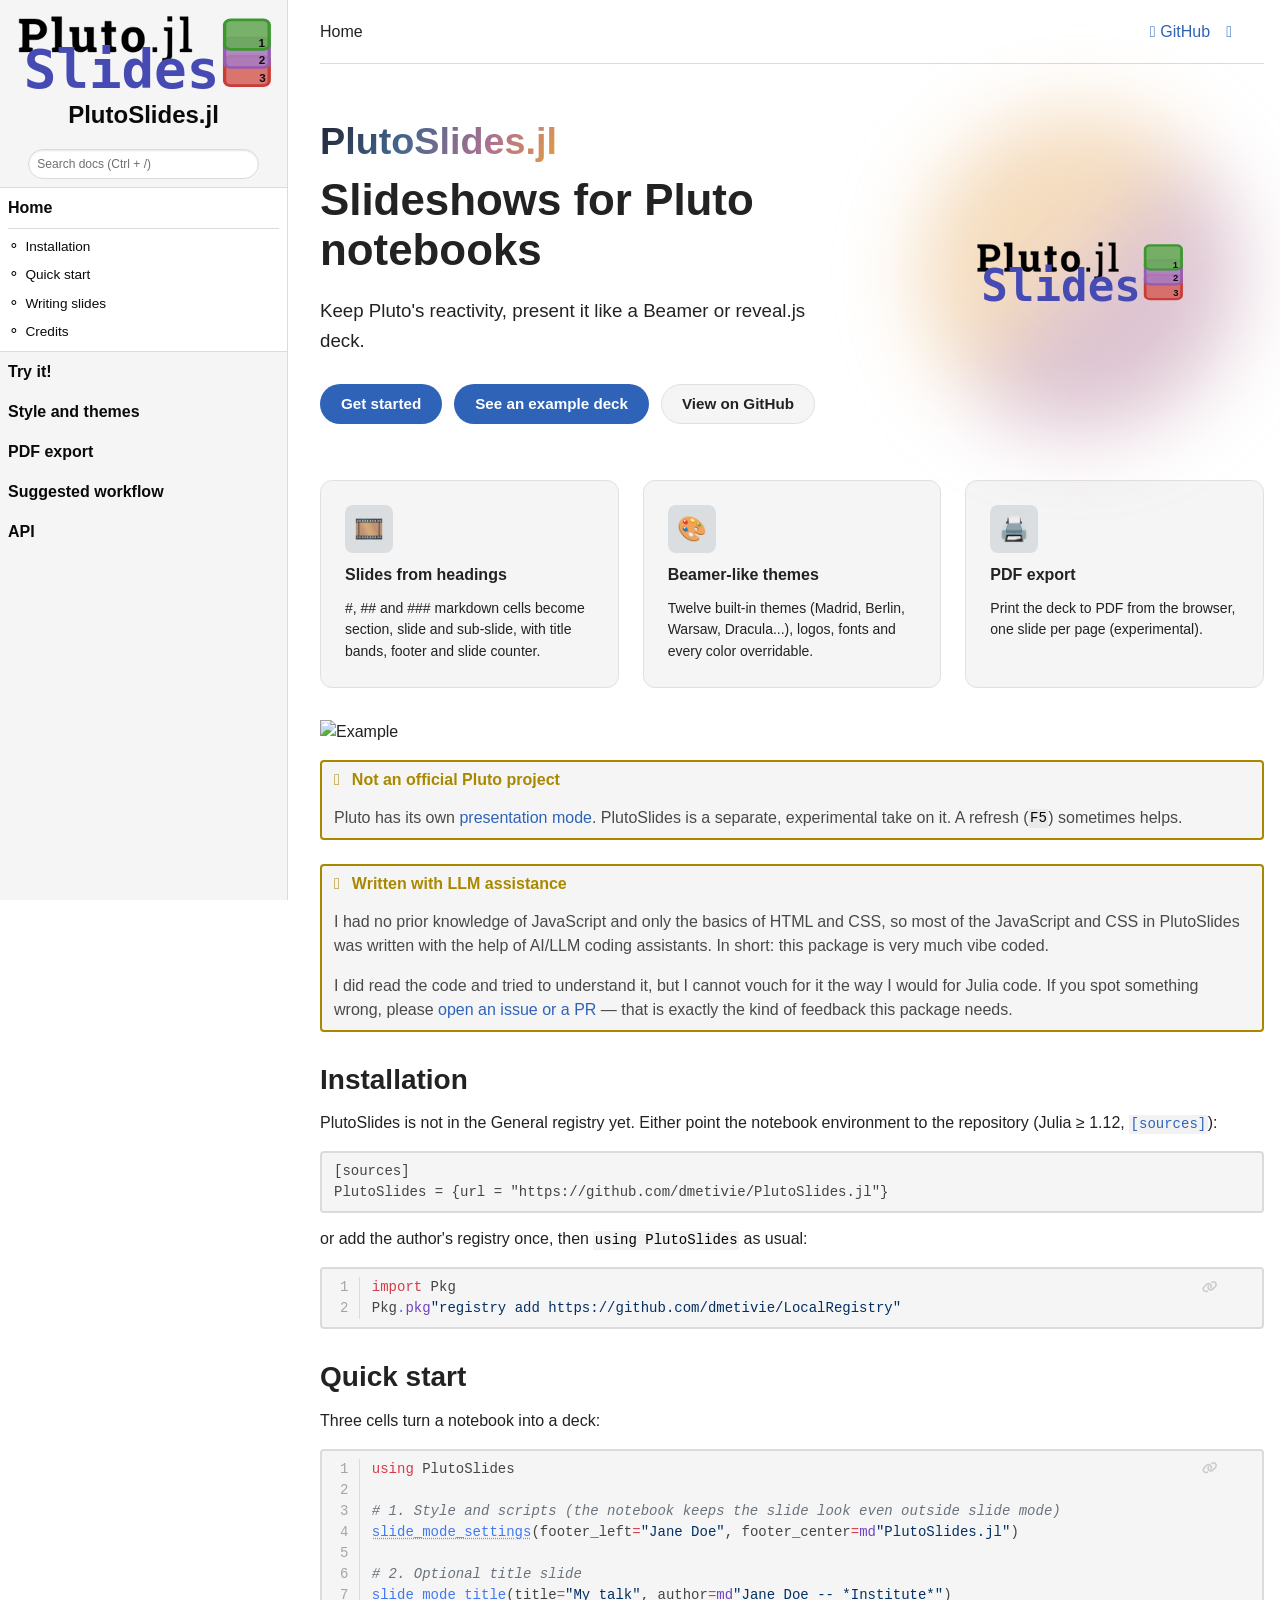
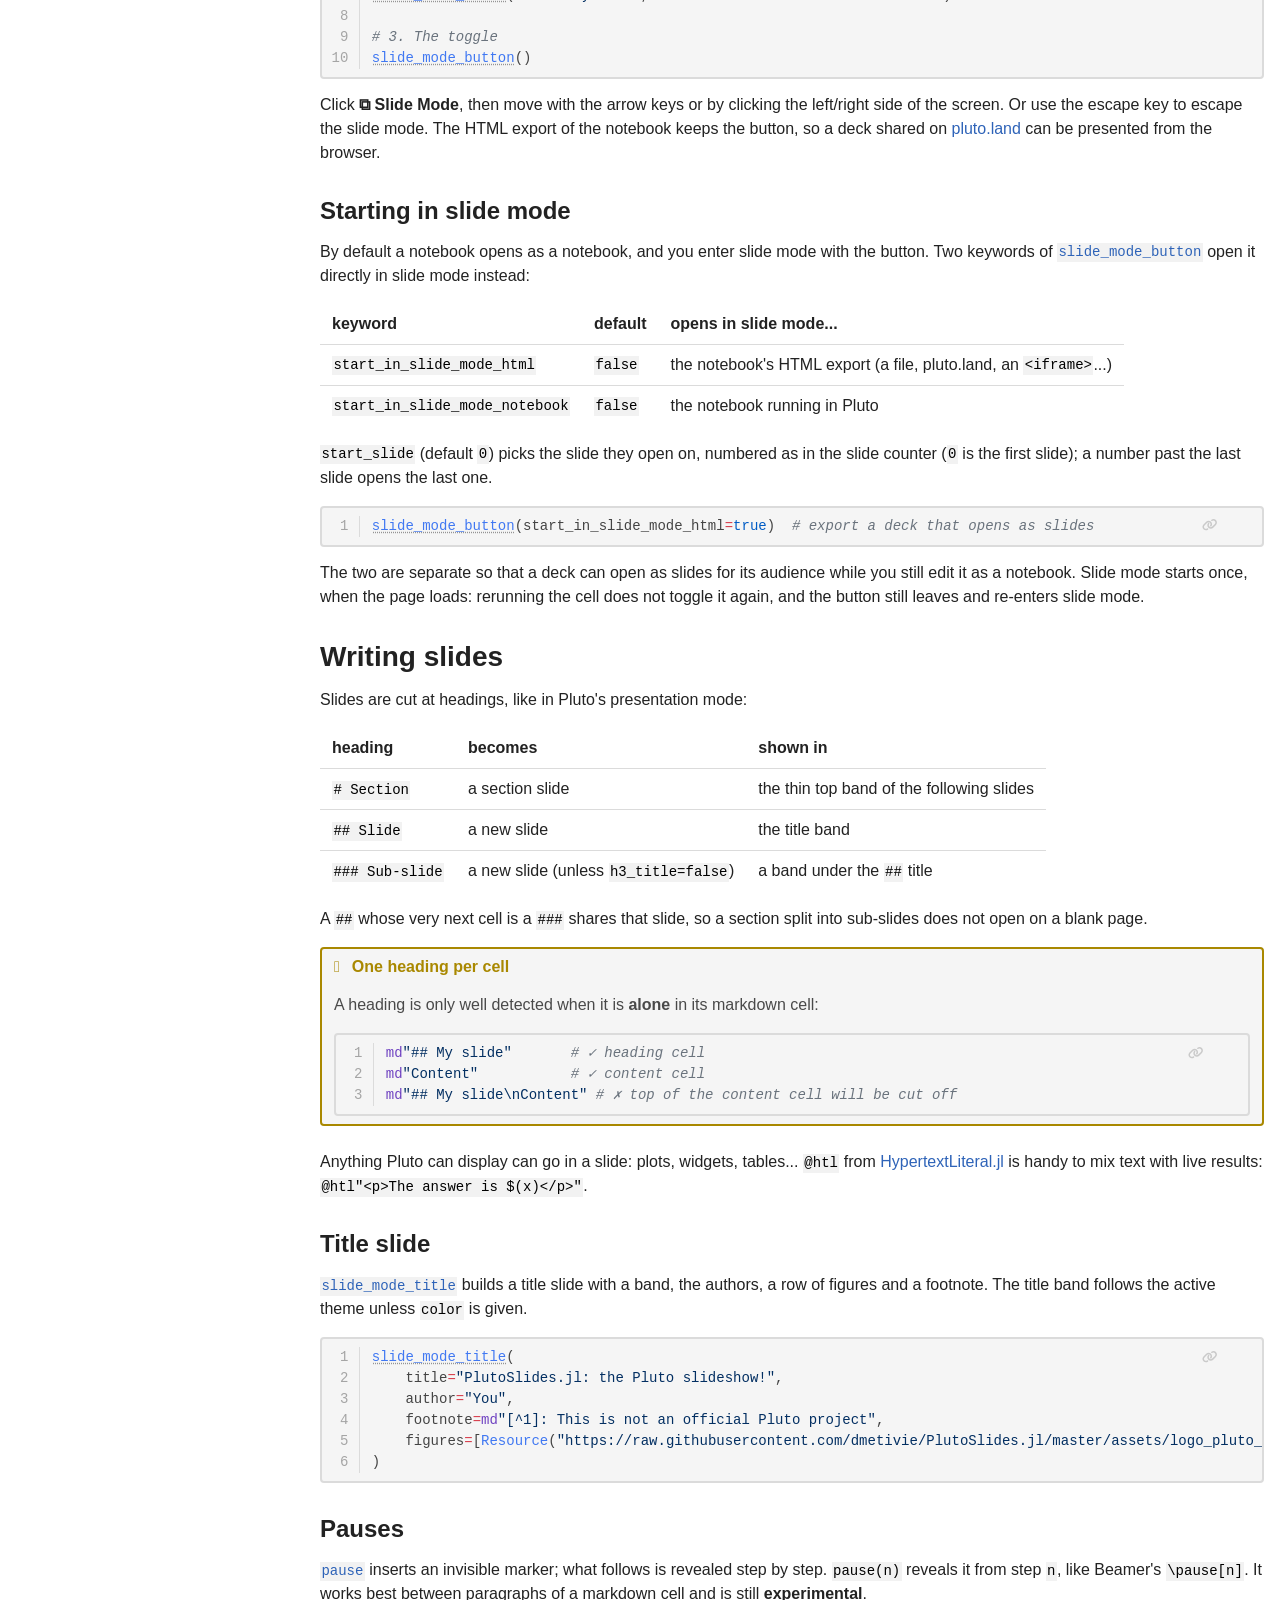
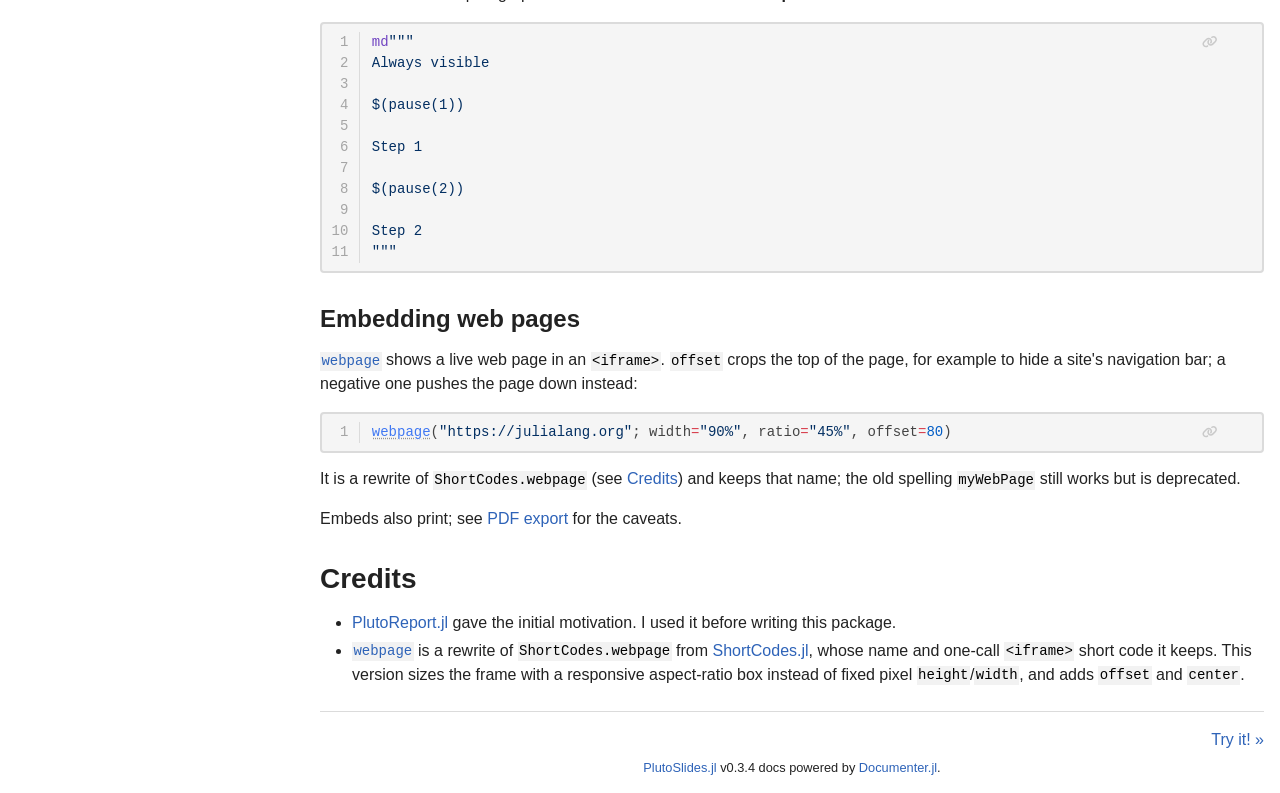
==== commit 15607ea8: "build based on 303e073" ====
--- a/dev/index.html
+++ b/dev/index.html
@@ -35,4 +35,4 @@
   </a>
 </section>
 </div><p><img src="https://raw.githubusercontent.com/dmetivie/PlutoSlides.jl/master/assets/example.gif" alt="Example"/></p><div class="admonition is-warning" id="Not-an-official-Pluto-project-ecebc88eeadf8051"><header class="admonition-header">Not an official Pluto project<a class="admonition-anchor" href="#Not-an-official-Pluto-project-ecebc88eeadf8051" title="Permalink"></a></header><div class="admonition-body"><p>Pluto has its own <a href="https://plutojl.org/en/docs/presentation/">presentation mode</a>. PlutoSlides is a separate, experimental take on it. A refresh (<code>F5</code>) sometimes helps.</p></div></div><div class="admonition is-warning" id="Written-with-LLM-assistance-324417887312935b"><header class="admonition-header">Written with LLM assistance<a class="admonition-anchor" href="#Written-with-LLM-assistance-324417887312935b" title="Permalink"></a></header><div class="admonition-body"><p>I had no prior knowledge of JavaScript and only the basics of HTML and CSS, so most of the JavaScript and CSS in PlutoSlides was written with the help of AI/LLM coding assistants. In short: this package is very much vibe coded.</p><p>I did read the code and tried to understand it, but I cannot vouch for it the way I would for Julia code. If you spot something wrong, please <a href="https://github.com/dmetivie/PlutoSlides.jl/issues">open an issue or a PR</a> — that is exactly the kind of feedback this package needs.</p></div></div><h2 id="Installation"><a class="docs-heading-anchor" href="#Installation">Installation</a><a id="Installation-1"></a><a class="docs-heading-anchor-permalink" href="#Installation" title="Permalink"></a></h2><p>PlutoSlides is not in the General registry yet. Either point the notebook environment to the repository (Julia ≥ 1.12, <a href="https://discourse.julialang.org/t/pluto-1-0-release/137296#p-638767-automatic-pkg-management-5"><code>[sources]</code></a>):</p><pre><code class="language-toml hljs">[sources]
-PlutoSlides = {url = &quot;https://github.com/dmetivie/PlutoSlides.jl&quot;}</code></pre><p>or add the author&#39;s registry once, then <code>using PlutoSlides</code> as usual:</p><pre id="c-62ad652c"><code class="nohighlight hljs line-numbers"><span class="code-lines"><span class="line"><span class="line-num" aria-hidden="true"></span><span class="julia-keyword">import</span> Pkg</span><span class="line"><span class="line-num" aria-hidden="true"></span>Pkg<span class="julia-operator">.</span><span class="julia-macro">pkg</span><span class="julia-string">&quot;</span><span class="julia-string">registry add https://github.com/dmetivie/LocalRegistry</span><span class="julia-string">&quot;</span></span></span></code></pre><h2 id="Quick-start"><a class="docs-heading-anchor" href="#Quick-start">Quick start</a><a id="Quick-start-1"></a><a class="docs-heading-anchor-permalink" href="#Quick-start" title="Permalink"></a></h2><p>Three cells turn a notebook into a deck:</p><pre id="c-df09bd8b"><code class="nohighlight hljs line-numbers"><span class="code-lines"><span class="line"><span class="line-num" aria-hidden="true"></span><span class="julia-keyword">using</span> PlutoSlides</span><span class="line"><span class="line-num" aria-hidden="true"></span></span><span class="line"><span class="line-num" aria-hidden="true"></span><span class="julia-comment"># 1. Style and scripts (the notebook keeps the slide look even outside slide mode)</span></span><span class="line"><span class="line-num" aria-hidden="true"></span><a class="julia-ref" href="api/#PlutoSlides.slide_mode_settings"><span class="julia-funcall">slide_mode_settings</span></a>(footer_left<span class="julia-keyword">=</span><span class="julia-string">&quot;</span><span class="julia-string">Jane Doe</span><span class="julia-string">&quot;</span>, footer_center<span class="julia-keyword">=</span><span class="julia-macro">md</span><span class="julia-string">&quot;</span><span class="julia-string">PlutoSlides.jl</span><span class="julia-string">&quot;</span>)</span><span class="line"><span class="line-num" aria-hidden="true"></span></span><span class="line"><span class="line-num" aria-hidden="true"></span><span class="julia-comment"># 2. Optional title slide</span></span><span class="line"><span class="line-num" aria-hidden="true"></span><a class="julia-ref" href="api/#PlutoSlides.slide_mode_title"><span class="julia-funcall">slide_mode_title</span></a>(title<span class="julia-keyword">=</span><span class="julia-string">&quot;</span><span class="julia-string">My talk</span><span class="julia-string">&quot;</span>, author<span class="julia-keyword">=</span><span class="julia-macro">md</span><span class="julia-string">&quot;</span><span class="julia-string">Jane Doe -- *Institute*</span><span class="julia-string">&quot;</span>)</span><span class="line"><span class="line-num" aria-hidden="true"></span></span><span class="line"><span class="line-num" aria-hidden="true"></span><span class="julia-comment"># 3. The toggle</span></span><span class="line"><span class="line-num" aria-hidden="true"></span><a class="julia-ref" href="api/#PlutoSlides.slide_mode_button"><span class="julia-funcall">slide_mode_button</span></a>()</span></span></code></pre><p>Click <strong>⧉ Slide Mode</strong>, then move with the arrow keys or by clicking the left/right side of the screen. Or use the escape key to escape the slide mode. The HTML export of the notebook keeps the button, so a deck shared on <a href="https://pluto.land/n/k1hq5qtm">pluto.land</a> can be presented from the browser.</p><h3 id="Starting-in-slide-mode"><a class="docs-heading-anchor" href="#Starting-in-slide-mode">Starting in slide mode</a><a id="Starting-in-slide-mode-1"></a><a class="docs-heading-anchor-permalink" href="#Starting-in-slide-mode" title="Permalink"></a></h3><p>By default a notebook opens as a notebook, and you enter slide mode with the button. Two keywords of <a href="api/#PlutoSlides.slide_mode_button"><code>slide_mode_button</code></a> open it directly in slide mode instead:</p><table><tr><th style="text-align: left">keyword</th><th style="text-align: left">default</th><th style="text-align: left">opens in slide mode...</th></tr><tr><td style="text-align: left"><code>start_in_slide_mode_html</code></td><td style="text-align: left"><code>false</code></td><td style="text-align: left">the notebook&#39;s HTML export (a file, pluto.land, an <code>&lt;iframe&gt;</code>...)</td></tr><tr><td style="text-align: left"><code>start_in_slide_mode_notebook</code></td><td style="text-align: left"><code>false</code></td><td style="text-align: left">the notebook running in Pluto</td></tr></table><p><code>start_slide</code> (default <code>0</code>) picks the slide they open on, numbered as in the slide counter (<code>0</code> is the first slide); a number past the last slide opens the last one.</p><pre id="c-287a7df0"><code class="nohighlight hljs line-numbers"><span class="code-lines"><span class="line"><span class="line-num" aria-hidden="true"></span><a class="julia-ref" href="api/#PlutoSlides.slide_mode_button"><span class="julia-funcall">slide_mode_button</span></a>(start_in_slide_mode_html<span class="julia-keyword">=</span><span class="julia-number">true</span>)  <span class="julia-comment"># export a deck that opens as slides</span></span></span></code></pre><p>The two are separate so that a deck can open as slides for its audience while you still edit it as a notebook. Slide mode starts once, when the page loads: rerunning the cell does not toggle it again, and the button still leaves and re-enters slide mode.</p><h2 id="Writing-slides"><a class="docs-heading-anchor" href="#Writing-slides">Writing slides</a><a id="Writing-slides-1"></a><a class="docs-heading-anchor-permalink" href="#Writing-slides" title="Permalink"></a></h2><p>Slides are cut at headings, like in Pluto&#39;s presentation mode:</p><table><tr><th style="text-align: left">heading</th><th style="text-align: left">becomes</th><th style="text-align: left">shown in</th></tr><tr><td style="text-align: left"><code># Section</code></td><td style="text-align: left">a section slide</td><td style="text-align: left">the thin top band of the following slides</td></tr><tr><td style="text-align: left"><code>## Slide</code></td><td style="text-align: left">a new slide</td><td style="text-align: left">the title band</td></tr><tr><td style="text-align: left"><code>### Sub-slide</code></td><td style="text-align: left">a new slide (unless <code>h3_title=false</code>)</td><td style="text-align: left">a band under the <code>##</code> title</td></tr></table><p>A <code>##</code> whose very next cell is a <code>###</code> shares that slide, so a section split into sub-slides does not open on a blank page.</p><div class="admonition is-warning" id="One-heading-per-cell-1be5a86f2e0b8963"><header class="admonition-header">One heading per cell<a class="admonition-anchor" href="#One-heading-per-cell-1be5a86f2e0b8963" title="Permalink"></a></header><div class="admonition-body"><p>A heading is only well detected when it is <strong>alone</strong> in its markdown cell:</p><pre id="c-3519380e"><code class="nohighlight hljs line-numbers"><span class="code-lines"><span class="line"><span class="line-num" aria-hidden="true"></span><span class="julia-macro">md</span><span class="julia-string">&quot;</span><span class="julia-string">## My slide</span><span class="julia-string">&quot;</span>       <span class="julia-comment"># ✓ heading cell</span></span><span class="line"><span class="line-num" aria-hidden="true"></span><span class="julia-macro">md</span><span class="julia-string">&quot;</span><span class="julia-string">Content</span><span class="julia-string">&quot;</span>           <span class="julia-comment"># ✓ content cell</span></span><span class="line"><span class="line-num" aria-hidden="true"></span><span class="julia-macro">md</span><span class="julia-string">&quot;</span><span class="julia-string">## My slide\nContent</span><span class="julia-string">&quot;</span> <span class="julia-comment"># ✗ top of the content cell will be cut off</span></span></span></code></pre></div></div><p>Anything Pluto can display can go in a slide: plots, widgets, tables... <code>@htl</code> from <a href="https://github.com/JuliaPluto/HypertextLiteral.jl">HypertextLiteral.jl</a> is handy to mix text with live results: <code>@htl&quot;&lt;p&gt;The answer is $(x)&lt;/p&gt;&quot;</code>.</p><h3 id="Title-slide"><a class="docs-heading-anchor" href="#Title-slide">Title slide</a><a id="Title-slide-1"></a><a class="docs-heading-anchor-permalink" href="#Title-slide" title="Permalink"></a></h3><p><a href="api/#PlutoSlides.slide_mode_title"><code>slide_mode_title</code></a> builds a title slide with a band, the authors, a row of figures and a footnote. The title band follows the active theme unless <code>color</code> is given.</p><pre id="c-f4f49fb4"><code class="nohighlight hljs line-numbers"><span class="code-lines"><span class="line"><span class="line-num" aria-hidden="true"></span><a class="julia-ref" href="api/#PlutoSlides.slide_mode_title"><span class="julia-funcall">slide_mode_title</span></a>(</span><span class="line"><span class="line-num" aria-hidden="true"></span>    title<span class="julia-keyword">=</span><span class="julia-string">&quot;</span><span class="julia-string">PlutoSlides.jl: the Pluto slideshow!</span><span class="julia-string">&quot;</span>,</span><span class="line"><span class="line-num" aria-hidden="true"></span>    author<span class="julia-keyword">=</span><span class="julia-string">&quot;</span><span class="julia-string">You</span><span class="julia-string">&quot;</span>,</span><span class="line"><span class="line-num" aria-hidden="true"></span>    footnote<span class="julia-keyword">=</span><span class="julia-macro">md</span><span class="julia-string">&quot;</span><span class="julia-string">[^1]: This is not an official Pluto project</span><span class="julia-string">&quot;</span>,</span><span class="line"><span class="line-num" aria-hidden="true"></span>    figures<span class="julia-keyword">=</span>[<span class="julia-funcall">Resource</span>(<span class="julia-string">&quot;</span><span class="julia-string">https://raw.githubusercontent.com/dmetivie/PlutoSlides.jl/master/assets/logo_pluto_slides.svg</span><span class="julia-string">&quot;</span>, <span class="julia-symbol">:</span><span class="julia-symbol">width</span> <span class="julia-operator">=&gt;</span> <span class="julia-string">&quot;</span><span class="julia-string">100%</span><span class="julia-string">&quot;</span>)],</span><span class="line"><span class="line-num" aria-hidden="true"></span>)</span></span></code></pre><h3 id="Pauses"><a class="docs-heading-anchor" href="#Pauses">Pauses</a><a id="Pauses-1"></a><a class="docs-heading-anchor-permalink" href="#Pauses" title="Permalink"></a></h3><p><a href="api/#PlutoSlides.pause"><code>pause</code></a> inserts an invisible marker; what follows is revealed step by step. <code>pause(n)</code> reveals it from step <code>n</code>, like Beamer&#39;s <code>\pause[n]</code>. It works best between paragraphs of a markdown cell and is still <strong>experimental</strong>.</p><pre id="c-398643c7"><code class="nohighlight hljs line-numbers"><span class="code-lines"><span class="line"><span class="line-num" aria-hidden="true"></span><span class="julia-macro">md</span><span class="julia-string">&quot;&quot;&quot;</span><span class="julia-string"></span></span><span class="line"><span class="line-num" aria-hidden="true"></span><span class="julia-string"></span><span class="julia-string">Always visible</span></span><span class="line"><span class="line-num" aria-hidden="true"></span><span class="julia-string"></span><span class="julia-string"></span></span><span class="line"><span class="line-num" aria-hidden="true"></span><span class="julia-string"></span><span class="julia-string">$(pause(1))</span></span><span class="line"><span class="line-num" aria-hidden="true"></span><span class="julia-string"></span><span class="julia-string"></span></span><span class="line"><span class="line-num" aria-hidden="true"></span><span class="julia-string"></span><span class="julia-string">Step 1</span></span><span class="line"><span class="line-num" aria-hidden="true"></span><span class="julia-string"></span><span class="julia-string"></span></span><span class="line"><span class="line-num" aria-hidden="true"></span><span class="julia-string"></span><span class="julia-string">$(pause(2))</span></span><span class="line"><span class="line-num" aria-hidden="true"></span><span class="julia-string"></span><span class="julia-string"></span></span><span class="line"><span class="line-num" aria-hidden="true"></span><span class="julia-string"></span><span class="julia-string">Step 2</span></span><span class="line"><span class="line-num" aria-hidden="true"></span><span class="julia-string"></span><span class="julia-string">&quot;&quot;&quot;</span></span></span></code></pre><h3 id="Embedding-web-pages"><a class="docs-heading-anchor" href="#Embedding-web-pages">Embedding web pages</a><a id="Embedding-web-pages-1"></a><a class="docs-heading-anchor-permalink" href="#Embedding-web-pages" title="Permalink"></a></h3><p><a href="api/#PlutoSlides.webpage"><code>webpage</code></a> shows a live web page in an <code>&lt;iframe&gt;</code>. <code>offset</code> crops the top of the page, for example to hide a site&#39;s navigation bar; a negative one pushes the page down instead:</p><pre id="c-e9e30e63"><code class="nohighlight hljs line-numbers"><span class="code-lines"><span class="line"><span class="line-num" aria-hidden="true"></span><a class="julia-ref" href="api/#PlutoSlides.webpage"><span class="julia-funcall">webpage</span></a>(<span class="julia-string">&quot;</span><span class="julia-string">https://julialang.org</span><span class="julia-string">&quot;</span>; width<span class="julia-keyword">=</span><span class="julia-string">&quot;</span><span class="julia-string">90%</span><span class="julia-string">&quot;</span>, ratio<span class="julia-keyword">=</span><span class="julia-string">&quot;</span><span class="julia-string">45%</span><span class="julia-string">&quot;</span>, offset<span class="julia-keyword">=</span><span class="julia-number">80</span>)</span></span></code></pre><p>It is a rewrite of <code>ShortCodes.webpage</code> (see <a href="#Credits">Credits</a>) and keeps that name; the old spelling <code>myWebPage</code> still works but is deprecated.</p><p>Embeds also print; see <a href="pdf/#PDF-export">PDF export</a> for the caveats.</p><h2 id="Credits"><a class="docs-heading-anchor" href="#Credits">Credits</a><a id="Credits-1"></a><a class="docs-heading-anchor-permalink" href="#Credits" title="Permalink"></a></h2><ul><li><a href="https://github.com/DhruvaSambrani/PlutoReport.jl">PlutoReport.jl</a> gave the initial motivation. I used it before writing this package.</li><li><a href="api/#PlutoSlides.webpage"><code>webpage</code></a> is a rewrite of <code>ShortCodes.webpage</code> from <a href="https://github.com/hellemo/ShortCodes.jl">ShortCodes.jl</a>, whose name and one-call <code>&lt;iframe&gt;</code> short code it keeps. This version sizes the frame with a responsive aspect-ratio box instead of fixed pixel <code>height</code>/<code>width</code>, and adds <code>offset</code> and <code>center</code>.</li></ul></article><nav class="docs-footer"><a class="docs-footer-nextpage" href="tryit/">Try it! »</a><div class="flexbox-break"></div><p class="footer-message"><a href="https://github.com/dmetivie/PlutoSlides.jl">PlutoSlides.jl</a> v0.3.3 docs powered by <a href="https://github.com/JuliaDocs/Documenter.jl">Documenter.jl</a>.</p></nav></div><div class="modal" id="documenter-settings"><div class="modal-background"></div><div class="modal-card"><header class="modal-card-head"><p class="modal-card-title">Settings</p><button class="delete"></button></header><section class="modal-card-body"><p><label class="label">Theme</label><div class="select"><select id="documenter-themepicker"><option value="auto">Automatic (OS)</option><option value="documenter-light">documenter-light</option><option value="documenter-dark">documenter-dark</option><option value="catppuccin-latte">catppuccin-latte</option><option value="catppuccin-frappe">catppuccin-frappe</option><option value="catppuccin-macchiato">catppuccin-macchiato</option><option value="catppuccin-mocha">catppuccin-mocha</option></select></div></p><hr/><p>This document was generated with <a href="https://github.com/JuliaDocs/Documenter.jl">Documenter.jl</a> version 1.19.0 on <span class="colophon-date" title="Tuesday 6 October 2026 09:46">Tuesday 6 October 2026</span>. Using Julia version 1.13.1.</p></section><footer class="modal-card-foot"></footer></div></div></div><div class="ref-tips" hidden><div class="ref-tip" data-for="api/#PlutoSlides.slide_mode_button"><code class="ref-tip-sig nohighlight"><span class="julia-funcall">slide_mode_button</span>(; start_in_slide_mode_html<span class="julia-keyword">=</span><span class="julia-number">false</span>, start_in_slide_mode_notebook<span class="julia-keyword">=</span><span class="julia-number">false</span>, start_slide<span class="julia-keyword">=</span><span class="julia-number">0</span>)</code><p class="ref-tip-brief">A button that toggles slide mode on and off.</p></div><div class="ref-tip" data-for="api/#PlutoSlides.slide_mode_settings"><code class="ref-tip-sig nohighlight"><span class="julia-funcall">slide_mode_settings</span>(; theme<span class="julia-keyword">=</span><span class="julia-symbol">nothing</span>, footer_left<span class="julia-keyword">=</span><span class="julia-string">&quot;</span><span class="julia-string"> </span><span class="julia-string">&quot;</span>, footer_center<span class="julia-keyword">=</span><span class="julia-string">&quot;</span><span class="julia-string"></span><span class="julia-string">&quot;</span>, kwargs<span class="julia-operator">...</span>)</code><p class="ref-tip-brief">Install the PlutoSlides style and scripts in the notebook.</p></div><div class="ref-tip" data-for="api/#PlutoSlides.slide_mode_title"><code class="ref-tip-sig nohighlight"><span class="julia-funcall">slide_mode_title</span>(; title<span class="julia-keyword">=</span><span class="julia-symbol">nothing</span>, author<span class="julia-keyword">=</span><span class="julia-symbol">nothing</span>, figures<span class="julia-keyword">=</span><span class="julia-symbol">nothing</span>, footnote<span class="julia-keyword">=</span><span class="julia-symbol">nothing</span>, color<span class="julia-keyword">=</span><span class="julia-symbol">nothing</span>)</code><p class="ref-tip-brief">A title slide.</p></div><div class="ref-tip" data-for="api/#PlutoSlides.webpage"><code class="ref-tip-sig nohighlight"><span class="julia-funcall">webpage</span>(url; width<span class="julia-keyword">=</span><span class="julia-string">&quot;</span><span class="julia-string">75%</span><span class="julia-string">&quot;</span>, ratio<span class="julia-keyword">=</span><span class="julia-string">&quot;</span><span class="julia-string">50%</span><span class="julia-string">&quot;</span>, title<span class="julia-keyword">=</span><span class="julia-string">&quot;</span><span class="julia-string"></span><span class="julia-string">&quot;</span>, offset<span class="julia-keyword">=</span><span class="julia-number">0</span>, center<span class="julia-keyword">=</span><span class="julia-number">true</span>)</code><p class="ref-tip-brief">Embed the web page at url in an &lt;iframe&gt;.</p></div></div></body></html>
+PlutoSlides = {url = &quot;https://github.com/dmetivie/PlutoSlides.jl&quot;}</code></pre><p>or add the author&#39;s registry once, then <code>using PlutoSlides</code> as usual:</p><pre id="c-62ad652c"><code class="nohighlight hljs line-numbers"><span class="code-lines"><span class="line"><span class="line-num" aria-hidden="true"></span><span class="julia-keyword">import</span> Pkg</span><span class="line"><span class="line-num" aria-hidden="true"></span>Pkg<span class="julia-operator">.</span><span class="julia-macro">pkg</span><span class="julia-string">&quot;</span><span class="julia-string">registry add https://github.com/dmetivie/LocalRegistry</span><span class="julia-string">&quot;</span></span></span></code></pre><h2 id="Quick-start"><a class="docs-heading-anchor" href="#Quick-start">Quick start</a><a id="Quick-start-1"></a><a class="docs-heading-anchor-permalink" href="#Quick-start" title="Permalink"></a></h2><p>Three cells turn a notebook into a deck:</p><pre id="c-df09bd8b"><code class="nohighlight hljs line-numbers"><span class="code-lines"><span class="line"><span class="line-num" aria-hidden="true"></span><span class="julia-keyword">using</span> PlutoSlides</span><span class="line"><span class="line-num" aria-hidden="true"></span></span><span class="line"><span class="line-num" aria-hidden="true"></span><span class="julia-comment"># 1. Style and scripts (the notebook keeps the slide look even outside slide mode)</span></span><span class="line"><span class="line-num" aria-hidden="true"></span><a class="julia-ref" href="api/#PlutoSlides.slide_mode_settings"><span class="julia-funcall">slide_mode_settings</span></a>(footer_left<span class="julia-keyword">=</span><span class="julia-string">&quot;</span><span class="julia-string">Jane Doe</span><span class="julia-string">&quot;</span>, footer_center<span class="julia-keyword">=</span><span class="julia-macro">md</span><span class="julia-string">&quot;</span><span class="julia-string">PlutoSlides.jl</span><span class="julia-string">&quot;</span>)</span><span class="line"><span class="line-num" aria-hidden="true"></span></span><span class="line"><span class="line-num" aria-hidden="true"></span><span class="julia-comment"># 2. Optional title slide</span></span><span class="line"><span class="line-num" aria-hidden="true"></span><a class="julia-ref" href="api/#PlutoSlides.slide_mode_title"><span class="julia-funcall">slide_mode_title</span></a>(title<span class="julia-keyword">=</span><span class="julia-string">&quot;</span><span class="julia-string">My talk</span><span class="julia-string">&quot;</span>, author<span class="julia-keyword">=</span><span class="julia-macro">md</span><span class="julia-string">&quot;</span><span class="julia-string">Jane Doe -- *Institute*</span><span class="julia-string">&quot;</span>)</span><span class="line"><span class="line-num" aria-hidden="true"></span></span><span class="line"><span class="line-num" aria-hidden="true"></span><span class="julia-comment"># 3. The toggle</span></span><span class="line"><span class="line-num" aria-hidden="true"></span><a class="julia-ref" href="api/#PlutoSlides.slide_mode_button"><span class="julia-funcall">slide_mode_button</span></a>()</span></span></code></pre><p>Click <strong>⧉ Slide Mode</strong>, then move with the arrow keys or by clicking the left/right side of the screen. Or use the escape key to escape the slide mode. The HTML export of the notebook keeps the button, so a deck shared on <a href="https://pluto.land/n/k1hq5qtm">pluto.land</a> can be presented from the browser.</p><h3 id="Starting-in-slide-mode"><a class="docs-heading-anchor" href="#Starting-in-slide-mode">Starting in slide mode</a><a id="Starting-in-slide-mode-1"></a><a class="docs-heading-anchor-permalink" href="#Starting-in-slide-mode" title="Permalink"></a></h3><p>By default a notebook opens as a notebook, and you enter slide mode with the button. Two keywords of <a href="api/#PlutoSlides.slide_mode_button"><code>slide_mode_button</code></a> open it directly in slide mode instead:</p><table><tr><th style="text-align: left">keyword</th><th style="text-align: left">default</th><th style="text-align: left">opens in slide mode...</th></tr><tr><td style="text-align: left"><code>start_in_slide_mode_html</code></td><td style="text-align: left"><code>false</code></td><td style="text-align: left">the notebook&#39;s HTML export (a file, pluto.land, an <code>&lt;iframe&gt;</code>...)</td></tr><tr><td style="text-align: left"><code>start_in_slide_mode_notebook</code></td><td style="text-align: left"><code>false</code></td><td style="text-align: left">the notebook running in Pluto</td></tr></table><p><code>start_slide</code> (default <code>0</code>) picks the slide they open on, numbered as in the slide counter (<code>0</code> is the first slide); a number past the last slide opens the last one.</p><pre id="c-287a7df0"><code class="nohighlight hljs line-numbers"><span class="code-lines"><span class="line"><span class="line-num" aria-hidden="true"></span><a class="julia-ref" href="api/#PlutoSlides.slide_mode_button"><span class="julia-funcall">slide_mode_button</span></a>(start_in_slide_mode_html<span class="julia-keyword">=</span><span class="julia-number">true</span>)  <span class="julia-comment"># export a deck that opens as slides</span></span></span></code></pre><p>The two are separate so that a deck can open as slides for its audience while you still edit it as a notebook. Slide mode starts once, when the page loads: rerunning the cell does not toggle it again, and the button still leaves and re-enters slide mode.</p><h2 id="Writing-slides"><a class="docs-heading-anchor" href="#Writing-slides">Writing slides</a><a id="Writing-slides-1"></a><a class="docs-heading-anchor-permalink" href="#Writing-slides" title="Permalink"></a></h2><p>Slides are cut at headings, like in Pluto&#39;s presentation mode:</p><table><tr><th style="text-align: left">heading</th><th style="text-align: left">becomes</th><th style="text-align: left">shown in</th></tr><tr><td style="text-align: left"><code># Section</code></td><td style="text-align: left">a section slide</td><td style="text-align: left">the thin top band of the following slides</td></tr><tr><td style="text-align: left"><code>## Slide</code></td><td style="text-align: left">a new slide</td><td style="text-align: left">the title band</td></tr><tr><td style="text-align: left"><code>### Sub-slide</code></td><td style="text-align: left">a new slide (unless <code>h3_title=false</code>)</td><td style="text-align: left">a band under the <code>##</code> title</td></tr></table><p>A <code>##</code> whose very next cell is a <code>###</code> shares that slide, so a section split into sub-slides does not open on a blank page.</p><div class="admonition is-warning" id="One-heading-per-cell-1be5a86f2e0b8963"><header class="admonition-header">One heading per cell<a class="admonition-anchor" href="#One-heading-per-cell-1be5a86f2e0b8963" title="Permalink"></a></header><div class="admonition-body"><p>A heading is only well detected when it is <strong>alone</strong> in its markdown cell:</p><pre id="c-3519380e"><code class="nohighlight hljs line-numbers"><span class="code-lines"><span class="line"><span class="line-num" aria-hidden="true"></span><span class="julia-macro">md</span><span class="julia-string">&quot;</span><span class="julia-string">## My slide</span><span class="julia-string">&quot;</span>       <span class="julia-comment"># ✓ heading cell</span></span><span class="line"><span class="line-num" aria-hidden="true"></span><span class="julia-macro">md</span><span class="julia-string">&quot;</span><span class="julia-string">Content</span><span class="julia-string">&quot;</span>           <span class="julia-comment"># ✓ content cell</span></span><span class="line"><span class="line-num" aria-hidden="true"></span><span class="julia-macro">md</span><span class="julia-string">&quot;</span><span class="julia-string">## My slide\nContent</span><span class="julia-string">&quot;</span> <span class="julia-comment"># ✗ top of the content cell will be cut off</span></span></span></code></pre></div></div><p>Anything Pluto can display can go in a slide: plots, widgets, tables... <code>@htl</code> from <a href="https://github.com/JuliaPluto/HypertextLiteral.jl">HypertextLiteral.jl</a> is handy to mix text with live results: <code>@htl&quot;&lt;p&gt;The answer is $(x)&lt;/p&gt;&quot;</code>.</p><h3 id="Title-slide"><a class="docs-heading-anchor" href="#Title-slide">Title slide</a><a id="Title-slide-1"></a><a class="docs-heading-anchor-permalink" href="#Title-slide" title="Permalink"></a></h3><p><a href="api/#PlutoSlides.slide_mode_title"><code>slide_mode_title</code></a> builds a title slide with a band, the authors, a row of figures and a footnote. The title band follows the active theme unless <code>color</code> is given.</p><pre id="c-f4f49fb4"><code class="nohighlight hljs line-numbers"><span class="code-lines"><span class="line"><span class="line-num" aria-hidden="true"></span><a class="julia-ref" href="api/#PlutoSlides.slide_mode_title"><span class="julia-funcall">slide_mode_title</span></a>(</span><span class="line"><span class="line-num" aria-hidden="true"></span>    title<span class="julia-keyword">=</span><span class="julia-string">&quot;</span><span class="julia-string">PlutoSlides.jl: the Pluto slideshow!</span><span class="julia-string">&quot;</span>,</span><span class="line"><span class="line-num" aria-hidden="true"></span>    author<span class="julia-keyword">=</span><span class="julia-string">&quot;</span><span class="julia-string">You</span><span class="julia-string">&quot;</span>,</span><span class="line"><span class="line-num" aria-hidden="true"></span>    footnote<span class="julia-keyword">=</span><span class="julia-macro">md</span><span class="julia-string">&quot;</span><span class="julia-string">[^1]: This is not an official Pluto project</span><span class="julia-string">&quot;</span>,</span><span class="line"><span class="line-num" aria-hidden="true"></span>    figures<span class="julia-keyword">=</span>[<span class="julia-funcall">Resource</span>(<span class="julia-string">&quot;</span><span class="julia-string">https://raw.githubusercontent.com/dmetivie/PlutoSlides.jl/master/assets/logo_pluto_slides.svg</span><span class="julia-string">&quot;</span>, <span class="julia-symbol">:</span><span class="julia-symbol">width</span> <span class="julia-operator">=&gt;</span> <span class="julia-string">&quot;</span><span class="julia-string">100%</span><span class="julia-string">&quot;</span>)],</span><span class="line"><span class="line-num" aria-hidden="true"></span>)</span></span></code></pre><h3 id="Pauses"><a class="docs-heading-anchor" href="#Pauses">Pauses</a><a id="Pauses-1"></a><a class="docs-heading-anchor-permalink" href="#Pauses" title="Permalink"></a></h3><p><a href="api/#PlutoSlides.pause"><code>pause</code></a> inserts an invisible marker; what follows is revealed step by step. <code>pause(n)</code> reveals it from step <code>n</code>, like Beamer&#39;s <code>\pause[n]</code>. It works best between paragraphs of a markdown cell and is still <strong>experimental</strong>.</p><pre id="c-398643c7"><code class="nohighlight hljs line-numbers"><span class="code-lines"><span class="line"><span class="line-num" aria-hidden="true"></span><span class="julia-macro">md</span><span class="julia-string">&quot;&quot;&quot;</span><span class="julia-string"></span></span><span class="line"><span class="line-num" aria-hidden="true"></span><span class="julia-string"></span><span class="julia-string">Always visible</span></span><span class="line"><span class="line-num" aria-hidden="true"></span><span class="julia-string"></span><span class="julia-string"></span></span><span class="line"><span class="line-num" aria-hidden="true"></span><span class="julia-string"></span><span class="julia-string">$(pause(1))</span></span><span class="line"><span class="line-num" aria-hidden="true"></span><span class="julia-string"></span><span class="julia-string"></span></span><span class="line"><span class="line-num" aria-hidden="true"></span><span class="julia-string"></span><span class="julia-string">Step 1</span></span><span class="line"><span class="line-num" aria-hidden="true"></span><span class="julia-string"></span><span class="julia-string"></span></span><span class="line"><span class="line-num" aria-hidden="true"></span><span class="julia-string"></span><span class="julia-string">$(pause(2))</span></span><span class="line"><span class="line-num" aria-hidden="true"></span><span class="julia-string"></span><span class="julia-string"></span></span><span class="line"><span class="line-num" aria-hidden="true"></span><span class="julia-string"></span><span class="julia-string">Step 2</span></span><span class="line"><span class="line-num" aria-hidden="true"></span><span class="julia-string"></span><span class="julia-string">&quot;&quot;&quot;</span></span></span></code></pre><h3 id="Embedding-web-pages"><a class="docs-heading-anchor" href="#Embedding-web-pages">Embedding web pages</a><a id="Embedding-web-pages-1"></a><a class="docs-heading-anchor-permalink" href="#Embedding-web-pages" title="Permalink"></a></h3><p><a href="api/#PlutoSlides.webpage"><code>webpage</code></a> shows a live web page in an <code>&lt;iframe&gt;</code>. <code>offset</code> crops the top of the page, for example to hide a site&#39;s navigation bar; a negative one pushes the page down instead:</p><pre id="c-e9e30e63"><code class="nohighlight hljs line-numbers"><span class="code-lines"><span class="line"><span class="line-num" aria-hidden="true"></span><a class="julia-ref" href="api/#PlutoSlides.webpage"><span class="julia-funcall">webpage</span></a>(<span class="julia-string">&quot;</span><span class="julia-string">https://julialang.org</span><span class="julia-string">&quot;</span>; width<span class="julia-keyword">=</span><span class="julia-string">&quot;</span><span class="julia-string">90%</span><span class="julia-string">&quot;</span>, ratio<span class="julia-keyword">=</span><span class="julia-string">&quot;</span><span class="julia-string">45%</span><span class="julia-string">&quot;</span>, offset<span class="julia-keyword">=</span><span class="julia-number">80</span>)</span></span></code></pre><p>It is a rewrite of <code>ShortCodes.webpage</code> (see <a href="#Credits">Credits</a>) and keeps that name; the old spelling <code>myWebPage</code> still works but is deprecated.</p><p>Embeds also print; see <a href="pdf/#PDF-export">PDF export</a> for the caveats.</p><h2 id="Credits"><a class="docs-heading-anchor" href="#Credits">Credits</a><a id="Credits-1"></a><a class="docs-heading-anchor-permalink" href="#Credits" title="Permalink"></a></h2><ul><li><a href="https://github.com/DhruvaSambrani/PlutoReport.jl">PlutoReport.jl</a> gave the initial motivation. I used it before writing this package.</li><li><a href="api/#PlutoSlides.webpage"><code>webpage</code></a> is a rewrite of <code>ShortCodes.webpage</code> from <a href="https://github.com/hellemo/ShortCodes.jl">ShortCodes.jl</a>, whose name and one-call <code>&lt;iframe&gt;</code> short code it keeps. This version sizes the frame with a responsive aspect-ratio box instead of fixed pixel <code>height</code>/<code>width</code>, and adds <code>offset</code> and <code>center</code>.</li></ul></article><nav class="docs-footer"><a class="docs-footer-nextpage" href="tryit/">Try it! »</a><div class="flexbox-break"></div><p class="footer-message"><a href="https://github.com/dmetivie/PlutoSlides.jl">PlutoSlides.jl</a> v0.3.4 docs powered by <a href="https://github.com/JuliaDocs/Documenter.jl">Documenter.jl</a>.</p></nav></div><div class="modal" id="documenter-settings"><div class="modal-background"></div><div class="modal-card"><header class="modal-card-head"><p class="modal-card-title">Settings</p><button class="delete"></button></header><section class="modal-card-body"><p><label class="label">Theme</label><div class="select"><select id="documenter-themepicker"><option value="auto">Automatic (OS)</option><option value="documenter-light">documenter-light</option><option value="documenter-dark">documenter-dark</option><option value="catppuccin-latte">catppuccin-latte</option><option value="catppuccin-frappe">catppuccin-frappe</option><option value="catppuccin-macchiato">catppuccin-macchiato</option><option value="catppuccin-mocha">catppuccin-mocha</option></select></div></p><hr/><p>This document was generated with <a href="https://github.com/JuliaDocs/Documenter.jl">Documenter.jl</a> version 1.19.0 on <span class="colophon-date" title="Friday 9 October 2026 19:39">Friday 9 October 2026</span>. Using Julia version 1.13.1.</p></section><footer class="modal-card-foot"></footer></div></div></div><div class="ref-tips" hidden><div class="ref-tip" data-for="api/#PlutoSlides.slide_mode_button"><code class="ref-tip-sig nohighlight"><span class="julia-funcall">slide_mode_button</span>(; start_in_slide_mode_html<span class="julia-keyword">=</span><span class="julia-number">false</span>, start_in_slide_mode_notebook<span class="julia-keyword">=</span><span class="julia-number">false</span>, start_slide<span class="julia-keyword">=</span><span class="julia-number">0</span>)</code><p class="ref-tip-brief">A button that toggles slide mode on and off.</p></div><div class="ref-tip" data-for="api/#PlutoSlides.slide_mode_settings"><code class="ref-tip-sig nohighlight"><span class="julia-funcall">slide_mode_settings</span>(; theme<span class="julia-keyword">=</span><span class="julia-symbol">nothing</span>, footer_left<span class="julia-keyword">=</span><span class="julia-string">&quot;</span><span class="julia-string"> </span><span class="julia-string">&quot;</span>, footer_center<span class="julia-keyword">=</span><span class="julia-string">&quot;</span><span class="julia-string"></span><span class="julia-string">&quot;</span>, kwargs<span class="julia-operator">...</span>)</code><p class="ref-tip-brief">Install the PlutoSlides style and scripts in the notebook.</p></div><div class="ref-tip" data-for="api/#PlutoSlides.slide_mode_title"><code class="ref-tip-sig nohighlight"><span class="julia-funcall">slide_mode_title</span>(; title<span class="julia-keyword">=</span><span class="julia-symbol">nothing</span>, author<span class="julia-keyword">=</span><span class="julia-symbol">nothing</span>, figures<span class="julia-keyword">=</span><span class="julia-symbol">nothing</span>, footnote<span class="julia-keyword">=</span><span class="julia-symbol">nothing</span>, color<span class="julia-keyword">=</span><span class="julia-symbol">nothing</span>)</code><p class="ref-tip-brief">A title slide.</p></div><div class="ref-tip" data-for="api/#PlutoSlides.webpage"><code class="ref-tip-sig nohighlight"><span class="julia-funcall">webpage</span>(url; width<span class="julia-keyword">=</span><span class="julia-string">&quot;</span><span class="julia-string">75%</span><span class="julia-string">&quot;</span>, ratio<span class="julia-keyword">=</span><span class="julia-string">&quot;</span><span class="julia-string">50%</span><span class="julia-string">&quot;</span>, title<span class="julia-keyword">=</span><span class="julia-string">&quot;</span><span class="julia-string"></span><span class="julia-string">&quot;</span>, offset<span class="julia-keyword">=</span><span class="julia-number">0</span>, center<span class="julia-keyword">=</span><span class="julia-number">true</span>)</code><p class="ref-tip-brief">Embed the web page at url in an &lt;iframe&gt;.</p></div></div></body></html>
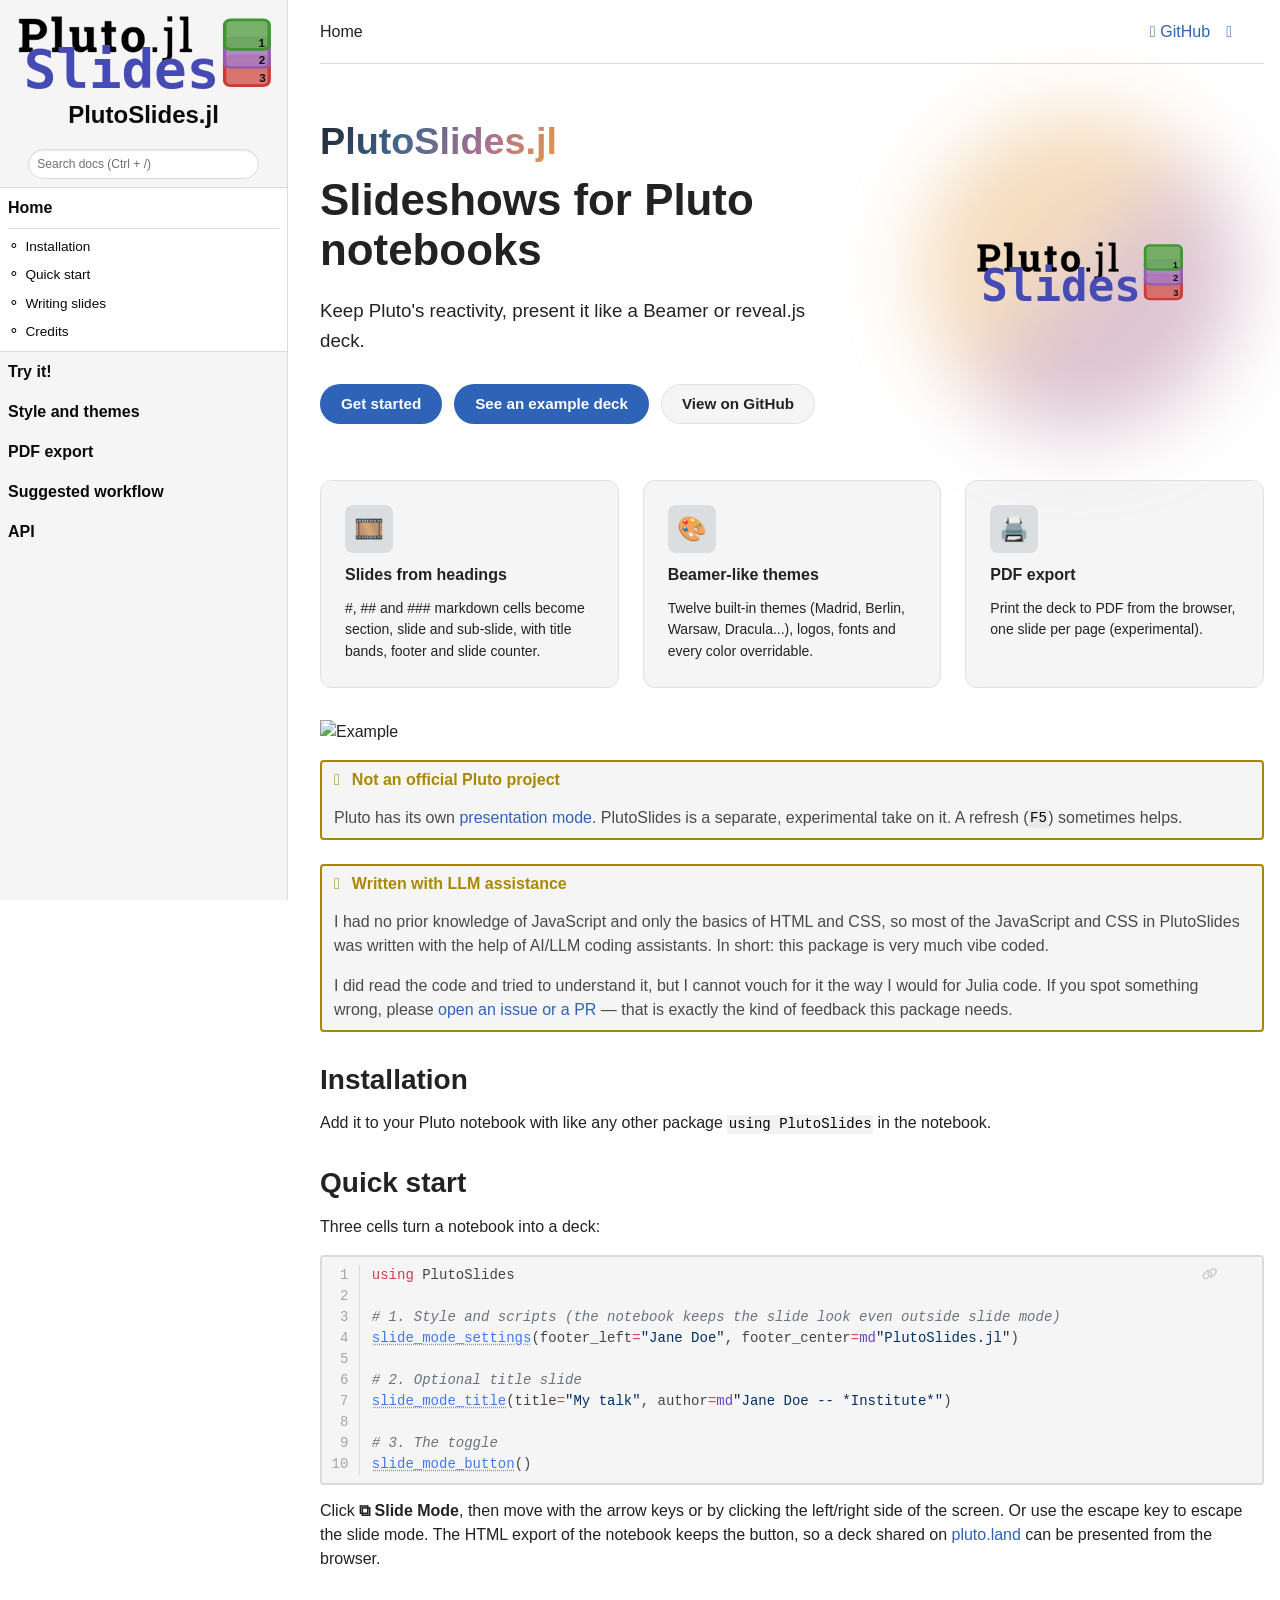
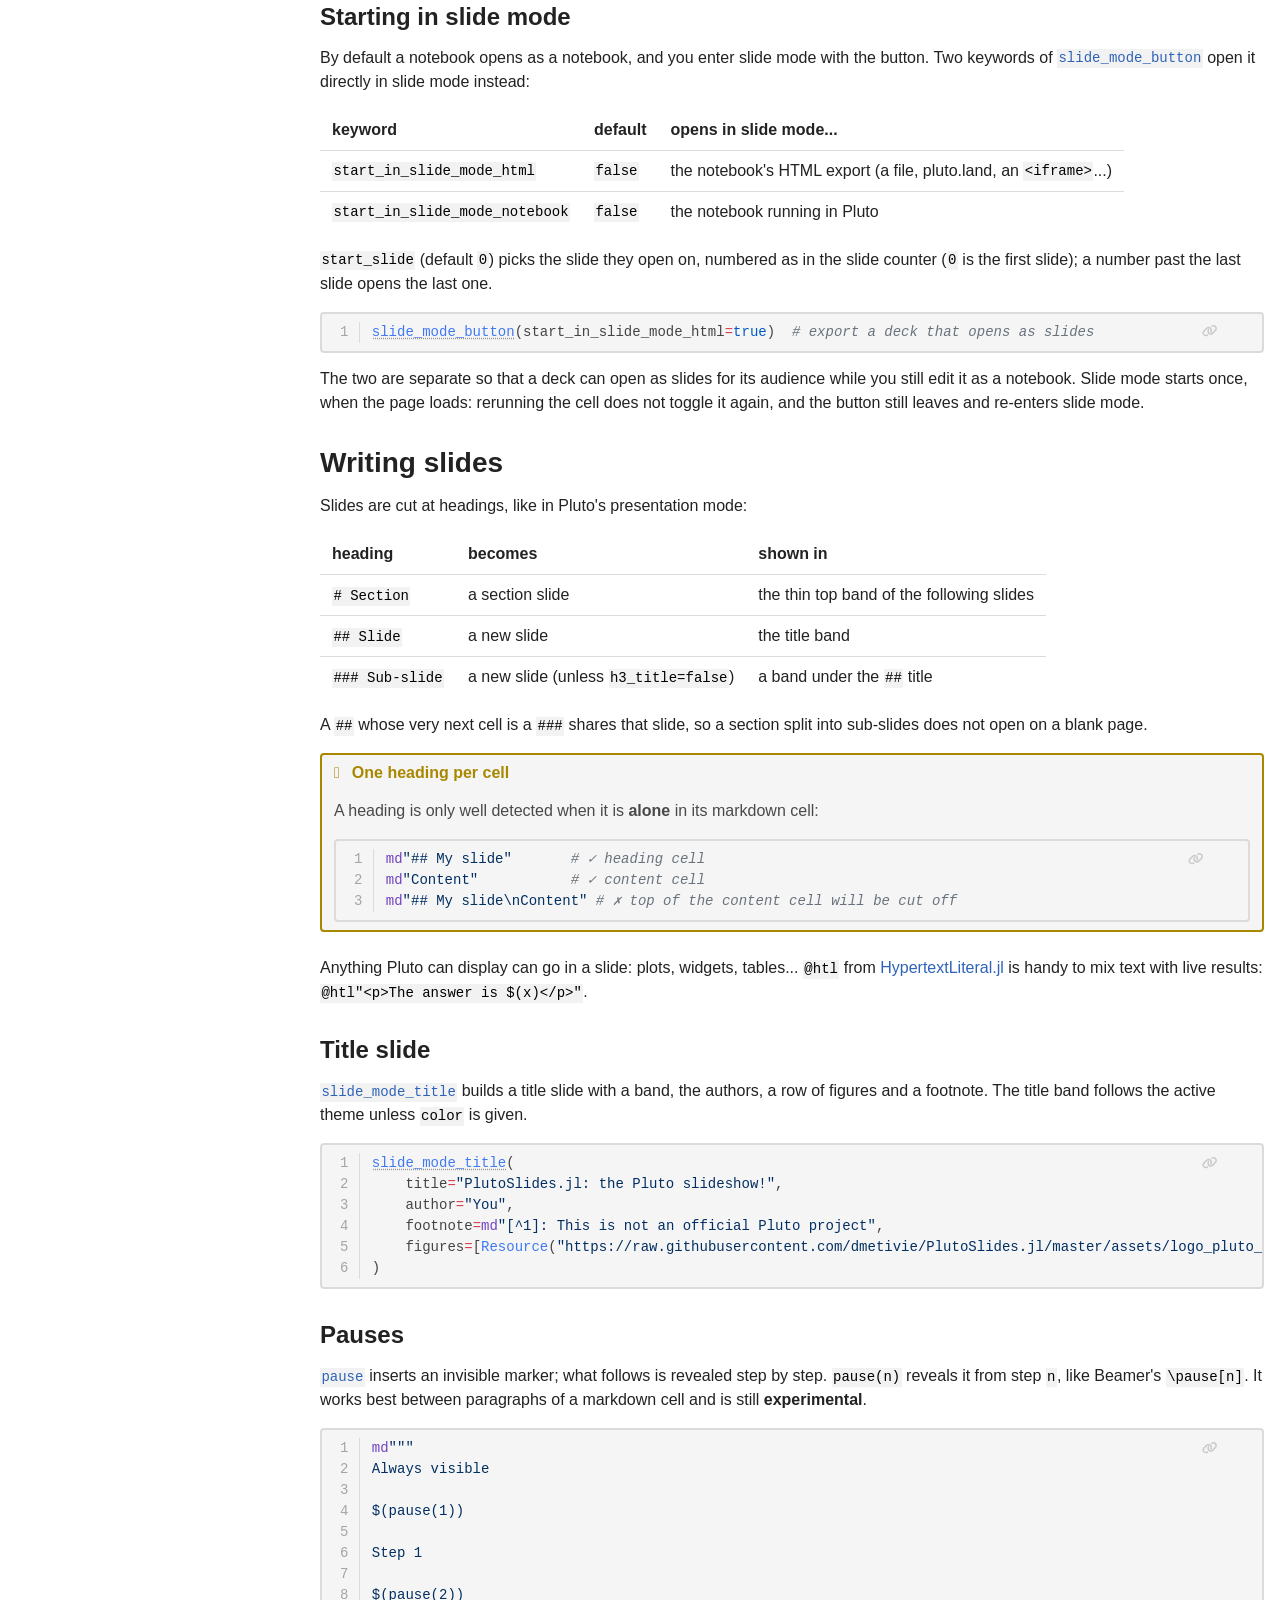
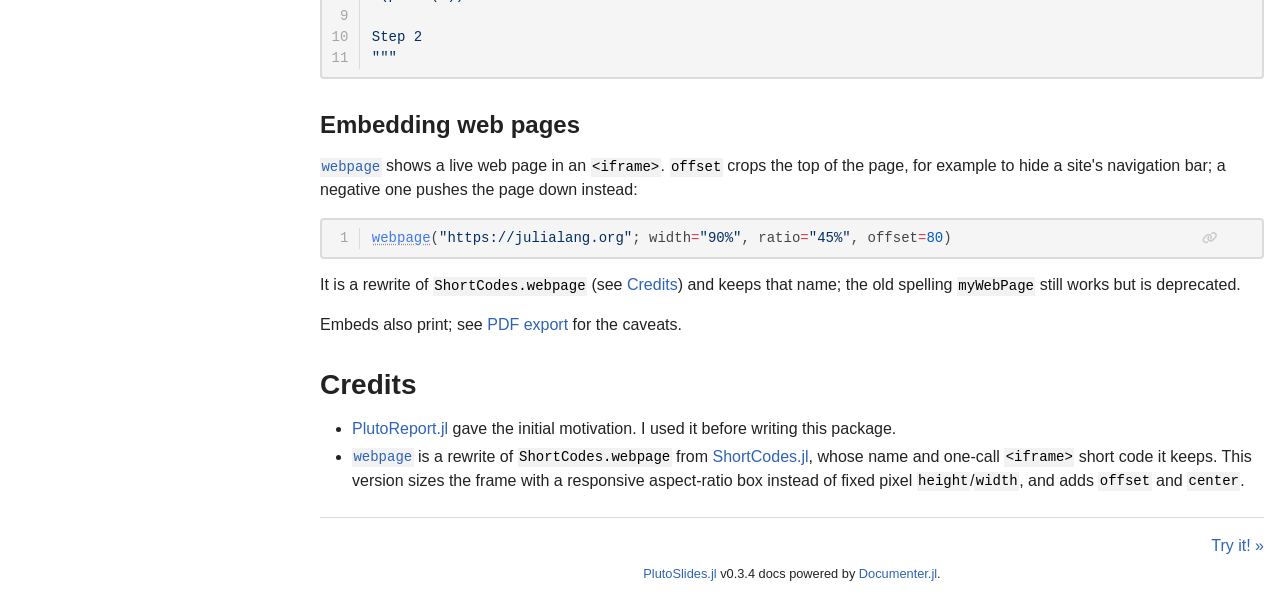
==== commit 3993b70c: "build based on 7d72bdc" ====
--- a/dev/index.html
+++ b/dev/index.html
@@ -34,5 +34,4 @@
 <p class="landing-feature__details">Print the deck to PDF from the browser, one slide per page (experimental).</p>
   </a>
 </section>
-</div><p><img src="https://raw.githubusercontent.com/dmetivie/PlutoSlides.jl/master/assets/example.gif" alt="Example"/></p><div class="admonition is-warning" id="Not-an-official-Pluto-project-ecebc88eeadf8051"><header class="admonition-header">Not an official Pluto project<a class="admonition-anchor" href="#Not-an-official-Pluto-project-ecebc88eeadf8051" title="Permalink"></a></header><div class="admonition-body"><p>Pluto has its own <a href="https://plutojl.org/en/docs/presentation/">presentation mode</a>. PlutoSlides is a separate, experimental take on it. A refresh (<code>F5</code>) sometimes helps.</p></div></div><div class="admonition is-warning" id="Written-with-LLM-assistance-324417887312935b"><header class="admonition-header">Written with LLM assistance<a class="admonition-anchor" href="#Written-with-LLM-assistance-324417887312935b" title="Permalink"></a></header><div class="admonition-body"><p>I had no prior knowledge of JavaScript and only the basics of HTML and CSS, so most of the JavaScript and CSS in PlutoSlides was written with the help of AI/LLM coding assistants. In short: this package is very much vibe coded.</p><p>I did read the code and tried to understand it, but I cannot vouch for it the way I would for Julia code. If you spot something wrong, please <a href="https://github.com/dmetivie/PlutoSlides.jl/issues">open an issue or a PR</a> — that is exactly the kind of feedback this package needs.</p></div></div><h2 id="Installation"><a class="docs-heading-anchor" href="#Installation">Installation</a><a id="Installation-1"></a><a class="docs-heading-anchor-permalink" href="#Installation" title="Permalink"></a></h2><p>PlutoSlides is not in the General registry yet. Either point the notebook environment to the repository (Julia ≥ 1.12, <a href="https://discourse.julialang.org/t/pluto-1-0-release/137296#p-638767-automatic-pkg-management-5"><code>[sources]</code></a>):</p><pre><code class="language-toml hljs">[sources]
-PlutoSlides = {url = &quot;https://github.com/dmetivie/PlutoSlides.jl&quot;}</code></pre><p>or add the author&#39;s registry once, then <code>using PlutoSlides</code> as usual:</p><pre id="c-62ad652c"><code class="nohighlight hljs line-numbers"><span class="code-lines"><span class="line"><span class="line-num" aria-hidden="true"></span><span class="julia-keyword">import</span> Pkg</span><span class="line"><span class="line-num" aria-hidden="true"></span>Pkg<span class="julia-operator">.</span><span class="julia-macro">pkg</span><span class="julia-string">&quot;</span><span class="julia-string">registry add https://github.com/dmetivie/LocalRegistry</span><span class="julia-string">&quot;</span></span></span></code></pre><h2 id="Quick-start"><a class="docs-heading-anchor" href="#Quick-start">Quick start</a><a id="Quick-start-1"></a><a class="docs-heading-anchor-permalink" href="#Quick-start" title="Permalink"></a></h2><p>Three cells turn a notebook into a deck:</p><pre id="c-df09bd8b"><code class="nohighlight hljs line-numbers"><span class="code-lines"><span class="line"><span class="line-num" aria-hidden="true"></span><span class="julia-keyword">using</span> PlutoSlides</span><span class="line"><span class="line-num" aria-hidden="true"></span></span><span class="line"><span class="line-num" aria-hidden="true"></span><span class="julia-comment"># 1. Style and scripts (the notebook keeps the slide look even outside slide mode)</span></span><span class="line"><span class="line-num" aria-hidden="true"></span><a class="julia-ref" href="api/#PlutoSlides.slide_mode_settings"><span class="julia-funcall">slide_mode_settings</span></a>(footer_left<span class="julia-keyword">=</span><span class="julia-string">&quot;</span><span class="julia-string">Jane Doe</span><span class="julia-string">&quot;</span>, footer_center<span class="julia-keyword">=</span><span class="julia-macro">md</span><span class="julia-string">&quot;</span><span class="julia-string">PlutoSlides.jl</span><span class="julia-string">&quot;</span>)</span><span class="line"><span class="line-num" aria-hidden="true"></span></span><span class="line"><span class="line-num" aria-hidden="true"></span><span class="julia-comment"># 2. Optional title slide</span></span><span class="line"><span class="line-num" aria-hidden="true"></span><a class="julia-ref" href="api/#PlutoSlides.slide_mode_title"><span class="julia-funcall">slide_mode_title</span></a>(title<span class="julia-keyword">=</span><span class="julia-string">&quot;</span><span class="julia-string">My talk</span><span class="julia-string">&quot;</span>, author<span class="julia-keyword">=</span><span class="julia-macro">md</span><span class="julia-string">&quot;</span><span class="julia-string">Jane Doe -- *Institute*</span><span class="julia-string">&quot;</span>)</span><span class="line"><span class="line-num" aria-hidden="true"></span></span><span class="line"><span class="line-num" aria-hidden="true"></span><span class="julia-comment"># 3. The toggle</span></span><span class="line"><span class="line-num" aria-hidden="true"></span><a class="julia-ref" href="api/#PlutoSlides.slide_mode_button"><span class="julia-funcall">slide_mode_button</span></a>()</span></span></code></pre><p>Click <strong>⧉ Slide Mode</strong>, then move with the arrow keys or by clicking the left/right side of the screen. Or use the escape key to escape the slide mode. The HTML export of the notebook keeps the button, so a deck shared on <a href="https://pluto.land/n/k1hq5qtm">pluto.land</a> can be presented from the browser.</p><h3 id="Starting-in-slide-mode"><a class="docs-heading-anchor" href="#Starting-in-slide-mode">Starting in slide mode</a><a id="Starting-in-slide-mode-1"></a><a class="docs-heading-anchor-permalink" href="#Starting-in-slide-mode" title="Permalink"></a></h3><p>By default a notebook opens as a notebook, and you enter slide mode with the button. Two keywords of <a href="api/#PlutoSlides.slide_mode_button"><code>slide_mode_button</code></a> open it directly in slide mode instead:</p><table><tr><th style="text-align: left">keyword</th><th style="text-align: left">default</th><th style="text-align: left">opens in slide mode...</th></tr><tr><td style="text-align: left"><code>start_in_slide_mode_html</code></td><td style="text-align: left"><code>false</code></td><td style="text-align: left">the notebook&#39;s HTML export (a file, pluto.land, an <code>&lt;iframe&gt;</code>...)</td></tr><tr><td style="text-align: left"><code>start_in_slide_mode_notebook</code></td><td style="text-align: left"><code>false</code></td><td style="text-align: left">the notebook running in Pluto</td></tr></table><p><code>start_slide</code> (default <code>0</code>) picks the slide they open on, numbered as in the slide counter (<code>0</code> is the first slide); a number past the last slide opens the last one.</p><pre id="c-287a7df0"><code class="nohighlight hljs line-numbers"><span class="code-lines"><span class="line"><span class="line-num" aria-hidden="true"></span><a class="julia-ref" href="api/#PlutoSlides.slide_mode_button"><span class="julia-funcall">slide_mode_button</span></a>(start_in_slide_mode_html<span class="julia-keyword">=</span><span class="julia-number">true</span>)  <span class="julia-comment"># export a deck that opens as slides</span></span></span></code></pre><p>The two are separate so that a deck can open as slides for its audience while you still edit it as a notebook. Slide mode starts once, when the page loads: rerunning the cell does not toggle it again, and the button still leaves and re-enters slide mode.</p><h2 id="Writing-slides"><a class="docs-heading-anchor" href="#Writing-slides">Writing slides</a><a id="Writing-slides-1"></a><a class="docs-heading-anchor-permalink" href="#Writing-slides" title="Permalink"></a></h2><p>Slides are cut at headings, like in Pluto&#39;s presentation mode:</p><table><tr><th style="text-align: left">heading</th><th style="text-align: left">becomes</th><th style="text-align: left">shown in</th></tr><tr><td style="text-align: left"><code># Section</code></td><td style="text-align: left">a section slide</td><td style="text-align: left">the thin top band of the following slides</td></tr><tr><td style="text-align: left"><code>## Slide</code></td><td style="text-align: left">a new slide</td><td style="text-align: left">the title band</td></tr><tr><td style="text-align: left"><code>### Sub-slide</code></td><td style="text-align: left">a new slide (unless <code>h3_title=false</code>)</td><td style="text-align: left">a band under the <code>##</code> title</td></tr></table><p>A <code>##</code> whose very next cell is a <code>###</code> shares that slide, so a section split into sub-slides does not open on a blank page.</p><div class="admonition is-warning" id="One-heading-per-cell-1be5a86f2e0b8963"><header class="admonition-header">One heading per cell<a class="admonition-anchor" href="#One-heading-per-cell-1be5a86f2e0b8963" title="Permalink"></a></header><div class="admonition-body"><p>A heading is only well detected when it is <strong>alone</strong> in its markdown cell:</p><pre id="c-3519380e"><code class="nohighlight hljs line-numbers"><span class="code-lines"><span class="line"><span class="line-num" aria-hidden="true"></span><span class="julia-macro">md</span><span class="julia-string">&quot;</span><span class="julia-string">## My slide</span><span class="julia-string">&quot;</span>       <span class="julia-comment"># ✓ heading cell</span></span><span class="line"><span class="line-num" aria-hidden="true"></span><span class="julia-macro">md</span><span class="julia-string">&quot;</span><span class="julia-string">Content</span><span class="julia-string">&quot;</span>           <span class="julia-comment"># ✓ content cell</span></span><span class="line"><span class="line-num" aria-hidden="true"></span><span class="julia-macro">md</span><span class="julia-string">&quot;</span><span class="julia-string">## My slide\nContent</span><span class="julia-string">&quot;</span> <span class="julia-comment"># ✗ top of the content cell will be cut off</span></span></span></code></pre></div></div><p>Anything Pluto can display can go in a slide: plots, widgets, tables... <code>@htl</code> from <a href="https://github.com/JuliaPluto/HypertextLiteral.jl">HypertextLiteral.jl</a> is handy to mix text with live results: <code>@htl&quot;&lt;p&gt;The answer is $(x)&lt;/p&gt;&quot;</code>.</p><h3 id="Title-slide"><a class="docs-heading-anchor" href="#Title-slide">Title slide</a><a id="Title-slide-1"></a><a class="docs-heading-anchor-permalink" href="#Title-slide" title="Permalink"></a></h3><p><a href="api/#PlutoSlides.slide_mode_title"><code>slide_mode_title</code></a> builds a title slide with a band, the authors, a row of figures and a footnote. The title band follows the active theme unless <code>color</code> is given.</p><pre id="c-f4f49fb4"><code class="nohighlight hljs line-numbers"><span class="code-lines"><span class="line"><span class="line-num" aria-hidden="true"></span><a class="julia-ref" href="api/#PlutoSlides.slide_mode_title"><span class="julia-funcall">slide_mode_title</span></a>(</span><span class="line"><span class="line-num" aria-hidden="true"></span>    title<span class="julia-keyword">=</span><span class="julia-string">&quot;</span><span class="julia-string">PlutoSlides.jl: the Pluto slideshow!</span><span class="julia-string">&quot;</span>,</span><span class="line"><span class="line-num" aria-hidden="true"></span>    author<span class="julia-keyword">=</span><span class="julia-string">&quot;</span><span class="julia-string">You</span><span class="julia-string">&quot;</span>,</span><span class="line"><span class="line-num" aria-hidden="true"></span>    footnote<span class="julia-keyword">=</span><span class="julia-macro">md</span><span class="julia-string">&quot;</span><span class="julia-string">[^1]: This is not an official Pluto project</span><span class="julia-string">&quot;</span>,</span><span class="line"><span class="line-num" aria-hidden="true"></span>    figures<span class="julia-keyword">=</span>[<span class="julia-funcall">Resource</span>(<span class="julia-string">&quot;</span><span class="julia-string">https://raw.githubusercontent.com/dmetivie/PlutoSlides.jl/master/assets/logo_pluto_slides.svg</span><span class="julia-string">&quot;</span>, <span class="julia-symbol">:</span><span class="julia-symbol">width</span> <span class="julia-operator">=&gt;</span> <span class="julia-string">&quot;</span><span class="julia-string">100%</span><span class="julia-string">&quot;</span>)],</span><span class="line"><span class="line-num" aria-hidden="true"></span>)</span></span></code></pre><h3 id="Pauses"><a class="docs-heading-anchor" href="#Pauses">Pauses</a><a id="Pauses-1"></a><a class="docs-heading-anchor-permalink" href="#Pauses" title="Permalink"></a></h3><p><a href="api/#PlutoSlides.pause"><code>pause</code></a> inserts an invisible marker; what follows is revealed step by step. <code>pause(n)</code> reveals it from step <code>n</code>, like Beamer&#39;s <code>\pause[n]</code>. It works best between paragraphs of a markdown cell and is still <strong>experimental</strong>.</p><pre id="c-398643c7"><code class="nohighlight hljs line-numbers"><span class="code-lines"><span class="line"><span class="line-num" aria-hidden="true"></span><span class="julia-macro">md</span><span class="julia-string">&quot;&quot;&quot;</span><span class="julia-string"></span></span><span class="line"><span class="line-num" aria-hidden="true"></span><span class="julia-string"></span><span class="julia-string">Always visible</span></span><span class="line"><span class="line-num" aria-hidden="true"></span><span class="julia-string"></span><span class="julia-string"></span></span><span class="line"><span class="line-num" aria-hidden="true"></span><span class="julia-string"></span><span class="julia-string">$(pause(1))</span></span><span class="line"><span class="line-num" aria-hidden="true"></span><span class="julia-string"></span><span class="julia-string"></span></span><span class="line"><span class="line-num" aria-hidden="true"></span><span class="julia-string"></span><span class="julia-string">Step 1</span></span><span class="line"><span class="line-num" aria-hidden="true"></span><span class="julia-string"></span><span class="julia-string"></span></span><span class="line"><span class="line-num" aria-hidden="true"></span><span class="julia-string"></span><span class="julia-string">$(pause(2))</span></span><span class="line"><span class="line-num" aria-hidden="true"></span><span class="julia-string"></span><span class="julia-string"></span></span><span class="line"><span class="line-num" aria-hidden="true"></span><span class="julia-string"></span><span class="julia-string">Step 2</span></span><span class="line"><span class="line-num" aria-hidden="true"></span><span class="julia-string"></span><span class="julia-string">&quot;&quot;&quot;</span></span></span></code></pre><h3 id="Embedding-web-pages"><a class="docs-heading-anchor" href="#Embedding-web-pages">Embedding web pages</a><a id="Embedding-web-pages-1"></a><a class="docs-heading-anchor-permalink" href="#Embedding-web-pages" title="Permalink"></a></h3><p><a href="api/#PlutoSlides.webpage"><code>webpage</code></a> shows a live web page in an <code>&lt;iframe&gt;</code>. <code>offset</code> crops the top of the page, for example to hide a site&#39;s navigation bar; a negative one pushes the page down instead:</p><pre id="c-e9e30e63"><code class="nohighlight hljs line-numbers"><span class="code-lines"><span class="line"><span class="line-num" aria-hidden="true"></span><a class="julia-ref" href="api/#PlutoSlides.webpage"><span class="julia-funcall">webpage</span></a>(<span class="julia-string">&quot;</span><span class="julia-string">https://julialang.org</span><span class="julia-string">&quot;</span>; width<span class="julia-keyword">=</span><span class="julia-string">&quot;</span><span class="julia-string">90%</span><span class="julia-string">&quot;</span>, ratio<span class="julia-keyword">=</span><span class="julia-string">&quot;</span><span class="julia-string">45%</span><span class="julia-string">&quot;</span>, offset<span class="julia-keyword">=</span><span class="julia-number">80</span>)</span></span></code></pre><p>It is a rewrite of <code>ShortCodes.webpage</code> (see <a href="#Credits">Credits</a>) and keeps that name; the old spelling <code>myWebPage</code> still works but is deprecated.</p><p>Embeds also print; see <a href="pdf/#PDF-export">PDF export</a> for the caveats.</p><h2 id="Credits"><a class="docs-heading-anchor" href="#Credits">Credits</a><a id="Credits-1"></a><a class="docs-heading-anchor-permalink" href="#Credits" title="Permalink"></a></h2><ul><li><a href="https://github.com/DhruvaSambrani/PlutoReport.jl">PlutoReport.jl</a> gave the initial motivation. I used it before writing this package.</li><li><a href="api/#PlutoSlides.webpage"><code>webpage</code></a> is a rewrite of <code>ShortCodes.webpage</code> from <a href="https://github.com/hellemo/ShortCodes.jl">ShortCodes.jl</a>, whose name and one-call <code>&lt;iframe&gt;</code> short code it keeps. This version sizes the frame with a responsive aspect-ratio box instead of fixed pixel <code>height</code>/<code>width</code>, and adds <code>offset</code> and <code>center</code>.</li></ul></article><nav class="docs-footer"><a class="docs-footer-nextpage" href="tryit/">Try it! »</a><div class="flexbox-break"></div><p class="footer-message"><a href="https://github.com/dmetivie/PlutoSlides.jl">PlutoSlides.jl</a> v0.3.4 docs powered by <a href="https://github.com/JuliaDocs/Documenter.jl">Documenter.jl</a>.</p></nav></div><div class="modal" id="documenter-settings"><div class="modal-background"></div><div class="modal-card"><header class="modal-card-head"><p class="modal-card-title">Settings</p><button class="delete"></button></header><section class="modal-card-body"><p><label class="label">Theme</label><div class="select"><select id="documenter-themepicker"><option value="auto">Automatic (OS)</option><option value="documenter-light">documenter-light</option><option value="documenter-dark">documenter-dark</option><option value="catppuccin-latte">catppuccin-latte</option><option value="catppuccin-frappe">catppuccin-frappe</option><option value="catppuccin-macchiato">catppuccin-macchiato</option><option value="catppuccin-mocha">catppuccin-mocha</option></select></div></p><hr/><p>This document was generated with <a href="https://github.com/JuliaDocs/Documenter.jl">Documenter.jl</a> version 1.19.0 on <span class="colophon-date" title="Friday 9 October 2026 19:39">Friday 9 October 2026</span>. Using Julia version 1.13.1.</p></section><footer class="modal-card-foot"></footer></div></div></div><div class="ref-tips" hidden><div class="ref-tip" data-for="api/#PlutoSlides.slide_mode_button"><code class="ref-tip-sig nohighlight"><span class="julia-funcall">slide_mode_button</span>(; start_in_slide_mode_html<span class="julia-keyword">=</span><span class="julia-number">false</span>, start_in_slide_mode_notebook<span class="julia-keyword">=</span><span class="julia-number">false</span>, start_slide<span class="julia-keyword">=</span><span class="julia-number">0</span>)</code><p class="ref-tip-brief">A button that toggles slide mode on and off.</p></div><div class="ref-tip" data-for="api/#PlutoSlides.slide_mode_settings"><code class="ref-tip-sig nohighlight"><span class="julia-funcall">slide_mode_settings</span>(; theme<span class="julia-keyword">=</span><span class="julia-symbol">nothing</span>, footer_left<span class="julia-keyword">=</span><span class="julia-string">&quot;</span><span class="julia-string"> </span><span class="julia-string">&quot;</span>, footer_center<span class="julia-keyword">=</span><span class="julia-string">&quot;</span><span class="julia-string"></span><span class="julia-string">&quot;</span>, kwargs<span class="julia-operator">...</span>)</code><p class="ref-tip-brief">Install the PlutoSlides style and scripts in the notebook.</p></div><div class="ref-tip" data-for="api/#PlutoSlides.slide_mode_title"><code class="ref-tip-sig nohighlight"><span class="julia-funcall">slide_mode_title</span>(; title<span class="julia-keyword">=</span><span class="julia-symbol">nothing</span>, author<span class="julia-keyword">=</span><span class="julia-symbol">nothing</span>, figures<span class="julia-keyword">=</span><span class="julia-symbol">nothing</span>, footnote<span class="julia-keyword">=</span><span class="julia-symbol">nothing</span>, color<span class="julia-keyword">=</span><span class="julia-symbol">nothing</span>)</code><p class="ref-tip-brief">A title slide.</p></div><div class="ref-tip" data-for="api/#PlutoSlides.webpage"><code class="ref-tip-sig nohighlight"><span class="julia-funcall">webpage</span>(url; width<span class="julia-keyword">=</span><span class="julia-string">&quot;</span><span class="julia-string">75%</span><span class="julia-string">&quot;</span>, ratio<span class="julia-keyword">=</span><span class="julia-string">&quot;</span><span class="julia-string">50%</span><span class="julia-string">&quot;</span>, title<span class="julia-keyword">=</span><span class="julia-string">&quot;</span><span class="julia-string"></span><span class="julia-string">&quot;</span>, offset<span class="julia-keyword">=</span><span class="julia-number">0</span>, center<span class="julia-keyword">=</span><span class="julia-number">true</span>)</code><p class="ref-tip-brief">Embed the web page at url in an &lt;iframe&gt;.</p></div></div></body></html>
+</div><p><img src="https://raw.githubusercontent.com/dmetivie/PlutoSlides.jl/master/assets/example.gif" alt="Example"/></p><div class="admonition is-warning" id="Not-an-official-Pluto-project-ecebc88eeadf8051"><header class="admonition-header">Not an official Pluto project<a class="admonition-anchor" href="#Not-an-official-Pluto-project-ecebc88eeadf8051" title="Permalink"></a></header><div class="admonition-body"><p>Pluto has its own <a href="https://plutojl.org/en/docs/presentation/">presentation mode</a>. PlutoSlides is a separate, experimental take on it. A refresh (<code>F5</code>) sometimes helps.</p></div></div><div class="admonition is-warning" id="Written-with-LLM-assistance-324417887312935b"><header class="admonition-header">Written with LLM assistance<a class="admonition-anchor" href="#Written-with-LLM-assistance-324417887312935b" title="Permalink"></a></header><div class="admonition-body"><p>I had no prior knowledge of JavaScript and only the basics of HTML and CSS, so most of the JavaScript and CSS in PlutoSlides was written with the help of AI/LLM coding assistants. In short: this package is very much vibe coded.</p><p>I did read the code and tried to understand it, but I cannot vouch for it the way I would for Julia code. If you spot something wrong, please <a href="https://github.com/dmetivie/PlutoSlides.jl/issues">open an issue or a PR</a> — that is exactly the kind of feedback this package needs.</p></div></div><h2 id="Installation"><a class="docs-heading-anchor" href="#Installation">Installation</a><a id="Installation-1"></a><a class="docs-heading-anchor-permalink" href="#Installation" title="Permalink"></a></h2><p>Add it to your Pluto notebook with like any other package <code>using PlutoSlides</code> in the notebook.</p><h2 id="Quick-start"><a class="docs-heading-anchor" href="#Quick-start">Quick start</a><a id="Quick-start-1"></a><a class="docs-heading-anchor-permalink" href="#Quick-start" title="Permalink"></a></h2><p>Three cells turn a notebook into a deck:</p><pre id="c-df09bd8b"><code class="nohighlight hljs line-numbers"><span class="code-lines"><span class="line"><span class="line-num" aria-hidden="true"></span><span class="julia-keyword">using</span> PlutoSlides</span><span class="line"><span class="line-num" aria-hidden="true"></span></span><span class="line"><span class="line-num" aria-hidden="true"></span><span class="julia-comment"># 1. Style and scripts (the notebook keeps the slide look even outside slide mode)</span></span><span class="line"><span class="line-num" aria-hidden="true"></span><a class="julia-ref" href="api/#PlutoSlides.slide_mode_settings"><span class="julia-funcall">slide_mode_settings</span></a>(footer_left<span class="julia-keyword">=</span><span class="julia-string">&quot;</span><span class="julia-string">Jane Doe</span><span class="julia-string">&quot;</span>, footer_center<span class="julia-keyword">=</span><span class="julia-macro">md</span><span class="julia-string">&quot;</span><span class="julia-string">PlutoSlides.jl</span><span class="julia-string">&quot;</span>)</span><span class="line"><span class="line-num" aria-hidden="true"></span></span><span class="line"><span class="line-num" aria-hidden="true"></span><span class="julia-comment"># 2. Optional title slide</span></span><span class="line"><span class="line-num" aria-hidden="true"></span><a class="julia-ref" href="api/#PlutoSlides.slide_mode_title"><span class="julia-funcall">slide_mode_title</span></a>(title<span class="julia-keyword">=</span><span class="julia-string">&quot;</span><span class="julia-string">My talk</span><span class="julia-string">&quot;</span>, author<span class="julia-keyword">=</span><span class="julia-macro">md</span><span class="julia-string">&quot;</span><span class="julia-string">Jane Doe -- *Institute*</span><span class="julia-string">&quot;</span>)</span><span class="line"><span class="line-num" aria-hidden="true"></span></span><span class="line"><span class="line-num" aria-hidden="true"></span><span class="julia-comment"># 3. The toggle</span></span><span class="line"><span class="line-num" aria-hidden="true"></span><a class="julia-ref" href="api/#PlutoSlides.slide_mode_button"><span class="julia-funcall">slide_mode_button</span></a>()</span></span></code></pre><p>Click <strong>⧉ Slide Mode</strong>, then move with the arrow keys or by clicking the left/right side of the screen. Or use the escape key to escape the slide mode. The HTML export of the notebook keeps the button, so a deck shared on <a href="https://pluto.land/n/k1hq5qtm">pluto.land</a> can be presented from the browser.</p><h3 id="Starting-in-slide-mode"><a class="docs-heading-anchor" href="#Starting-in-slide-mode">Starting in slide mode</a><a id="Starting-in-slide-mode-1"></a><a class="docs-heading-anchor-permalink" href="#Starting-in-slide-mode" title="Permalink"></a></h3><p>By default a notebook opens as a notebook, and you enter slide mode with the button. Two keywords of <a href="api/#PlutoSlides.slide_mode_button"><code>slide_mode_button</code></a> open it directly in slide mode instead:</p><table><tr><th style="text-align: left">keyword</th><th style="text-align: left">default</th><th style="text-align: left">opens in slide mode...</th></tr><tr><td style="text-align: left"><code>start_in_slide_mode_html</code></td><td style="text-align: left"><code>false</code></td><td style="text-align: left">the notebook&#39;s HTML export (a file, pluto.land, an <code>&lt;iframe&gt;</code>...)</td></tr><tr><td style="text-align: left"><code>start_in_slide_mode_notebook</code></td><td style="text-align: left"><code>false</code></td><td style="text-align: left">the notebook running in Pluto</td></tr></table><p><code>start_slide</code> (default <code>0</code>) picks the slide they open on, numbered as in the slide counter (<code>0</code> is the first slide); a number past the last slide opens the last one.</p><pre id="c-287a7df0"><code class="nohighlight hljs line-numbers"><span class="code-lines"><span class="line"><span class="line-num" aria-hidden="true"></span><a class="julia-ref" href="api/#PlutoSlides.slide_mode_button"><span class="julia-funcall">slide_mode_button</span></a>(start_in_slide_mode_html<span class="julia-keyword">=</span><span class="julia-number">true</span>)  <span class="julia-comment"># export a deck that opens as slides</span></span></span></code></pre><p>The two are separate so that a deck can open as slides for its audience while you still edit it as a notebook. Slide mode starts once, when the page loads: rerunning the cell does not toggle it again, and the button still leaves and re-enters slide mode.</p><h2 id="Writing-slides"><a class="docs-heading-anchor" href="#Writing-slides">Writing slides</a><a id="Writing-slides-1"></a><a class="docs-heading-anchor-permalink" href="#Writing-slides" title="Permalink"></a></h2><p>Slides are cut at headings, like in Pluto&#39;s presentation mode:</p><table><tr><th style="text-align: left">heading</th><th style="text-align: left">becomes</th><th style="text-align: left">shown in</th></tr><tr><td style="text-align: left"><code># Section</code></td><td style="text-align: left">a section slide</td><td style="text-align: left">the thin top band of the following slides</td></tr><tr><td style="text-align: left"><code>## Slide</code></td><td style="text-align: left">a new slide</td><td style="text-align: left">the title band</td></tr><tr><td style="text-align: left"><code>### Sub-slide</code></td><td style="text-align: left">a new slide (unless <code>h3_title=false</code>)</td><td style="text-align: left">a band under the <code>##</code> title</td></tr></table><p>A <code>##</code> whose very next cell is a <code>###</code> shares that slide, so a section split into sub-slides does not open on a blank page.</p><div class="admonition is-warning" id="One-heading-per-cell-1be5a86f2e0b8963"><header class="admonition-header">One heading per cell<a class="admonition-anchor" href="#One-heading-per-cell-1be5a86f2e0b8963" title="Permalink"></a></header><div class="admonition-body"><p>A heading is only well detected when it is <strong>alone</strong> in its markdown cell:</p><pre id="c-3519380e"><code class="nohighlight hljs line-numbers"><span class="code-lines"><span class="line"><span class="line-num" aria-hidden="true"></span><span class="julia-macro">md</span><span class="julia-string">&quot;</span><span class="julia-string">## My slide</span><span class="julia-string">&quot;</span>       <span class="julia-comment"># ✓ heading cell</span></span><span class="line"><span class="line-num" aria-hidden="true"></span><span class="julia-macro">md</span><span class="julia-string">&quot;</span><span class="julia-string">Content</span><span class="julia-string">&quot;</span>           <span class="julia-comment"># ✓ content cell</span></span><span class="line"><span class="line-num" aria-hidden="true"></span><span class="julia-macro">md</span><span class="julia-string">&quot;</span><span class="julia-string">## My slide\nContent</span><span class="julia-string">&quot;</span> <span class="julia-comment"># ✗ top of the content cell will be cut off</span></span></span></code></pre></div></div><p>Anything Pluto can display can go in a slide: plots, widgets, tables... <code>@htl</code> from <a href="https://github.com/JuliaPluto/HypertextLiteral.jl">HypertextLiteral.jl</a> is handy to mix text with live results: <code>@htl&quot;&lt;p&gt;The answer is $(x)&lt;/p&gt;&quot;</code>.</p><h3 id="Title-slide"><a class="docs-heading-anchor" href="#Title-slide">Title slide</a><a id="Title-slide-1"></a><a class="docs-heading-anchor-permalink" href="#Title-slide" title="Permalink"></a></h3><p><a href="api/#PlutoSlides.slide_mode_title"><code>slide_mode_title</code></a> builds a title slide with a band, the authors, a row of figures and a footnote. The title band follows the active theme unless <code>color</code> is given.</p><pre id="c-f4f49fb4"><code class="nohighlight hljs line-numbers"><span class="code-lines"><span class="line"><span class="line-num" aria-hidden="true"></span><a class="julia-ref" href="api/#PlutoSlides.slide_mode_title"><span class="julia-funcall">slide_mode_title</span></a>(</span><span class="line"><span class="line-num" aria-hidden="true"></span>    title<span class="julia-keyword">=</span><span class="julia-string">&quot;</span><span class="julia-string">PlutoSlides.jl: the Pluto slideshow!</span><span class="julia-string">&quot;</span>,</span><span class="line"><span class="line-num" aria-hidden="true"></span>    author<span class="julia-keyword">=</span><span class="julia-string">&quot;</span><span class="julia-string">You</span><span class="julia-string">&quot;</span>,</span><span class="line"><span class="line-num" aria-hidden="true"></span>    footnote<span class="julia-keyword">=</span><span class="julia-macro">md</span><span class="julia-string">&quot;</span><span class="julia-string">[^1]: This is not an official Pluto project</span><span class="julia-string">&quot;</span>,</span><span class="line"><span class="line-num" aria-hidden="true"></span>    figures<span class="julia-keyword">=</span>[<span class="julia-funcall">Resource</span>(<span class="julia-string">&quot;</span><span class="julia-string">https://raw.githubusercontent.com/dmetivie/PlutoSlides.jl/master/assets/logo_pluto_slides.svg</span><span class="julia-string">&quot;</span>, <span class="julia-symbol">:</span><span class="julia-symbol">width</span> <span class="julia-operator">=&gt;</span> <span class="julia-string">&quot;</span><span class="julia-string">100%</span><span class="julia-string">&quot;</span>)],</span><span class="line"><span class="line-num" aria-hidden="true"></span>)</span></span></code></pre><h3 id="Pauses"><a class="docs-heading-anchor" href="#Pauses">Pauses</a><a id="Pauses-1"></a><a class="docs-heading-anchor-permalink" href="#Pauses" title="Permalink"></a></h3><p><a href="api/#PlutoSlides.pause"><code>pause</code></a> inserts an invisible marker; what follows is revealed step by step. <code>pause(n)</code> reveals it from step <code>n</code>, like Beamer&#39;s <code>\pause[n]</code>. It works best between paragraphs of a markdown cell and is still <strong>experimental</strong>.</p><pre id="c-398643c7"><code class="nohighlight hljs line-numbers"><span class="code-lines"><span class="line"><span class="line-num" aria-hidden="true"></span><span class="julia-macro">md</span><span class="julia-string">&quot;&quot;&quot;</span><span class="julia-string"></span></span><span class="line"><span class="line-num" aria-hidden="true"></span><span class="julia-string"></span><span class="julia-string">Always visible</span></span><span class="line"><span class="line-num" aria-hidden="true"></span><span class="julia-string"></span><span class="julia-string"></span></span><span class="line"><span class="line-num" aria-hidden="true"></span><span class="julia-string"></span><span class="julia-string">$(pause(1))</span></span><span class="line"><span class="line-num" aria-hidden="true"></span><span class="julia-string"></span><span class="julia-string"></span></span><span class="line"><span class="line-num" aria-hidden="true"></span><span class="julia-string"></span><span class="julia-string">Step 1</span></span><span class="line"><span class="line-num" aria-hidden="true"></span><span class="julia-string"></span><span class="julia-string"></span></span><span class="line"><span class="line-num" aria-hidden="true"></span><span class="julia-string"></span><span class="julia-string">$(pause(2))</span></span><span class="line"><span class="line-num" aria-hidden="true"></span><span class="julia-string"></span><span class="julia-string"></span></span><span class="line"><span class="line-num" aria-hidden="true"></span><span class="julia-string"></span><span class="julia-string">Step 2</span></span><span class="line"><span class="line-num" aria-hidden="true"></span><span class="julia-string"></span><span class="julia-string">&quot;&quot;&quot;</span></span></span></code></pre><h3 id="Embedding-web-pages"><a class="docs-heading-anchor" href="#Embedding-web-pages">Embedding web pages</a><a id="Embedding-web-pages-1"></a><a class="docs-heading-anchor-permalink" href="#Embedding-web-pages" title="Permalink"></a></h3><p><a href="api/#PlutoSlides.webpage"><code>webpage</code></a> shows a live web page in an <code>&lt;iframe&gt;</code>. <code>offset</code> crops the top of the page, for example to hide a site&#39;s navigation bar; a negative one pushes the page down instead:</p><pre id="c-e9e30e63"><code class="nohighlight hljs line-numbers"><span class="code-lines"><span class="line"><span class="line-num" aria-hidden="true"></span><a class="julia-ref" href="api/#PlutoSlides.webpage"><span class="julia-funcall">webpage</span></a>(<span class="julia-string">&quot;</span><span class="julia-string">https://julialang.org</span><span class="julia-string">&quot;</span>; width<span class="julia-keyword">=</span><span class="julia-string">&quot;</span><span class="julia-string">90%</span><span class="julia-string">&quot;</span>, ratio<span class="julia-keyword">=</span><span class="julia-string">&quot;</span><span class="julia-string">45%</span><span class="julia-string">&quot;</span>, offset<span class="julia-keyword">=</span><span class="julia-number">80</span>)</span></span></code></pre><p>It is a rewrite of <code>ShortCodes.webpage</code> (see <a href="#Credits">Credits</a>) and keeps that name; the old spelling <code>myWebPage</code> still works but is deprecated.</p><p>Embeds also print; see <a href="pdf/#PDF-export">PDF export</a> for the caveats.</p><h2 id="Credits"><a class="docs-heading-anchor" href="#Credits">Credits</a><a id="Credits-1"></a><a class="docs-heading-anchor-permalink" href="#Credits" title="Permalink"></a></h2><ul><li><a href="https://github.com/DhruvaSambrani/PlutoReport.jl">PlutoReport.jl</a> gave the initial motivation. I used it before writing this package.</li><li><a href="api/#PlutoSlides.webpage"><code>webpage</code></a> is a rewrite of <code>ShortCodes.webpage</code> from <a href="https://github.com/hellemo/ShortCodes.jl">ShortCodes.jl</a>, whose name and one-call <code>&lt;iframe&gt;</code> short code it keeps. This version sizes the frame with a responsive aspect-ratio box instead of fixed pixel <code>height</code>/<code>width</code>, and adds <code>offset</code> and <code>center</code>.</li></ul></article><nav class="docs-footer"><a class="docs-footer-nextpage" href="tryit/">Try it! »</a><div class="flexbox-break"></div><p class="footer-message"><a href="https://github.com/dmetivie/PlutoSlides.jl">PlutoSlides.jl</a> v0.3.4 docs powered by <a href="https://github.com/JuliaDocs/Documenter.jl">Documenter.jl</a>.</p></nav></div><div class="modal" id="documenter-settings"><div class="modal-background"></div><div class="modal-card"><header class="modal-card-head"><p class="modal-card-title">Settings</p><button class="delete"></button></header><section class="modal-card-body"><p><label class="label">Theme</label><div class="select"><select id="documenter-themepicker"><option value="auto">Automatic (OS)</option><option value="documenter-light">documenter-light</option><option value="documenter-dark">documenter-dark</option><option value="catppuccin-latte">catppuccin-latte</option><option value="catppuccin-frappe">catppuccin-frappe</option><option value="catppuccin-macchiato">catppuccin-macchiato</option><option value="catppuccin-mocha">catppuccin-mocha</option></select></div></p><hr/><p>This document was generated with <a href="https://github.com/JuliaDocs/Documenter.jl">Documenter.jl</a> version 1.19.0 on <span class="colophon-date" title="Friday 9 October 2026 19:42">Friday 9 October 2026</span>. Using Julia version 1.13.1.</p></section><footer class="modal-card-foot"></footer></div></div></div><div class="ref-tips" hidden><div class="ref-tip" data-for="api/#PlutoSlides.slide_mode_button"><code class="ref-tip-sig nohighlight"><span class="julia-funcall">slide_mode_button</span>(; start_in_slide_mode_html<span class="julia-keyword">=</span><span class="julia-number">false</span>, start_in_slide_mode_notebook<span class="julia-keyword">=</span><span class="julia-number">false</span>, start_slide<span class="julia-keyword">=</span><span class="julia-number">0</span>)</code><p class="ref-tip-brief">A button that toggles slide mode on and off.</p></div><div class="ref-tip" data-for="api/#PlutoSlides.slide_mode_settings"><code class="ref-tip-sig nohighlight"><span class="julia-funcall">slide_mode_settings</span>(; theme<span class="julia-keyword">=</span><span class="julia-symbol">nothing</span>, footer_left<span class="julia-keyword">=</span><span class="julia-string">&quot;</span><span class="julia-string"> </span><span class="julia-string">&quot;</span>, footer_center<span class="julia-keyword">=</span><span class="julia-string">&quot;</span><span class="julia-string"></span><span class="julia-string">&quot;</span>, kwargs<span class="julia-operator">...</span>)</code><p class="ref-tip-brief">Install the PlutoSlides style and scripts in the notebook.</p></div><div class="ref-tip" data-for="api/#PlutoSlides.slide_mode_title"><code class="ref-tip-sig nohighlight"><span class="julia-funcall">slide_mode_title</span>(; title<span class="julia-keyword">=</span><span class="julia-symbol">nothing</span>, author<span class="julia-keyword">=</span><span class="julia-symbol">nothing</span>, figures<span class="julia-keyword">=</span><span class="julia-symbol">nothing</span>, footnote<span class="julia-keyword">=</span><span class="julia-symbol">nothing</span>, color<span class="julia-keyword">=</span><span class="julia-symbol">nothing</span>)</code><p class="ref-tip-brief">A title slide.</p></div><div class="ref-tip" data-for="api/#PlutoSlides.webpage"><code class="ref-tip-sig nohighlight"><span class="julia-funcall">webpage</span>(url; width<span class="julia-keyword">=</span><span class="julia-string">&quot;</span><span class="julia-string">75%</span><span class="julia-string">&quot;</span>, ratio<span class="julia-keyword">=</span><span class="julia-string">&quot;</span><span class="julia-string">50%</span><span class="julia-string">&quot;</span>, title<span class="julia-keyword">=</span><span class="julia-string">&quot;</span><span class="julia-string"></span><span class="julia-string">&quot;</span>, offset<span class="julia-keyword">=</span><span class="julia-number">0</span>, center<span class="julia-keyword">=</span><span class="julia-number">true</span>)</code><p class="ref-tip-brief">Embed the web page at url in an &lt;iframe&gt;.</p></div></div></body></html>
